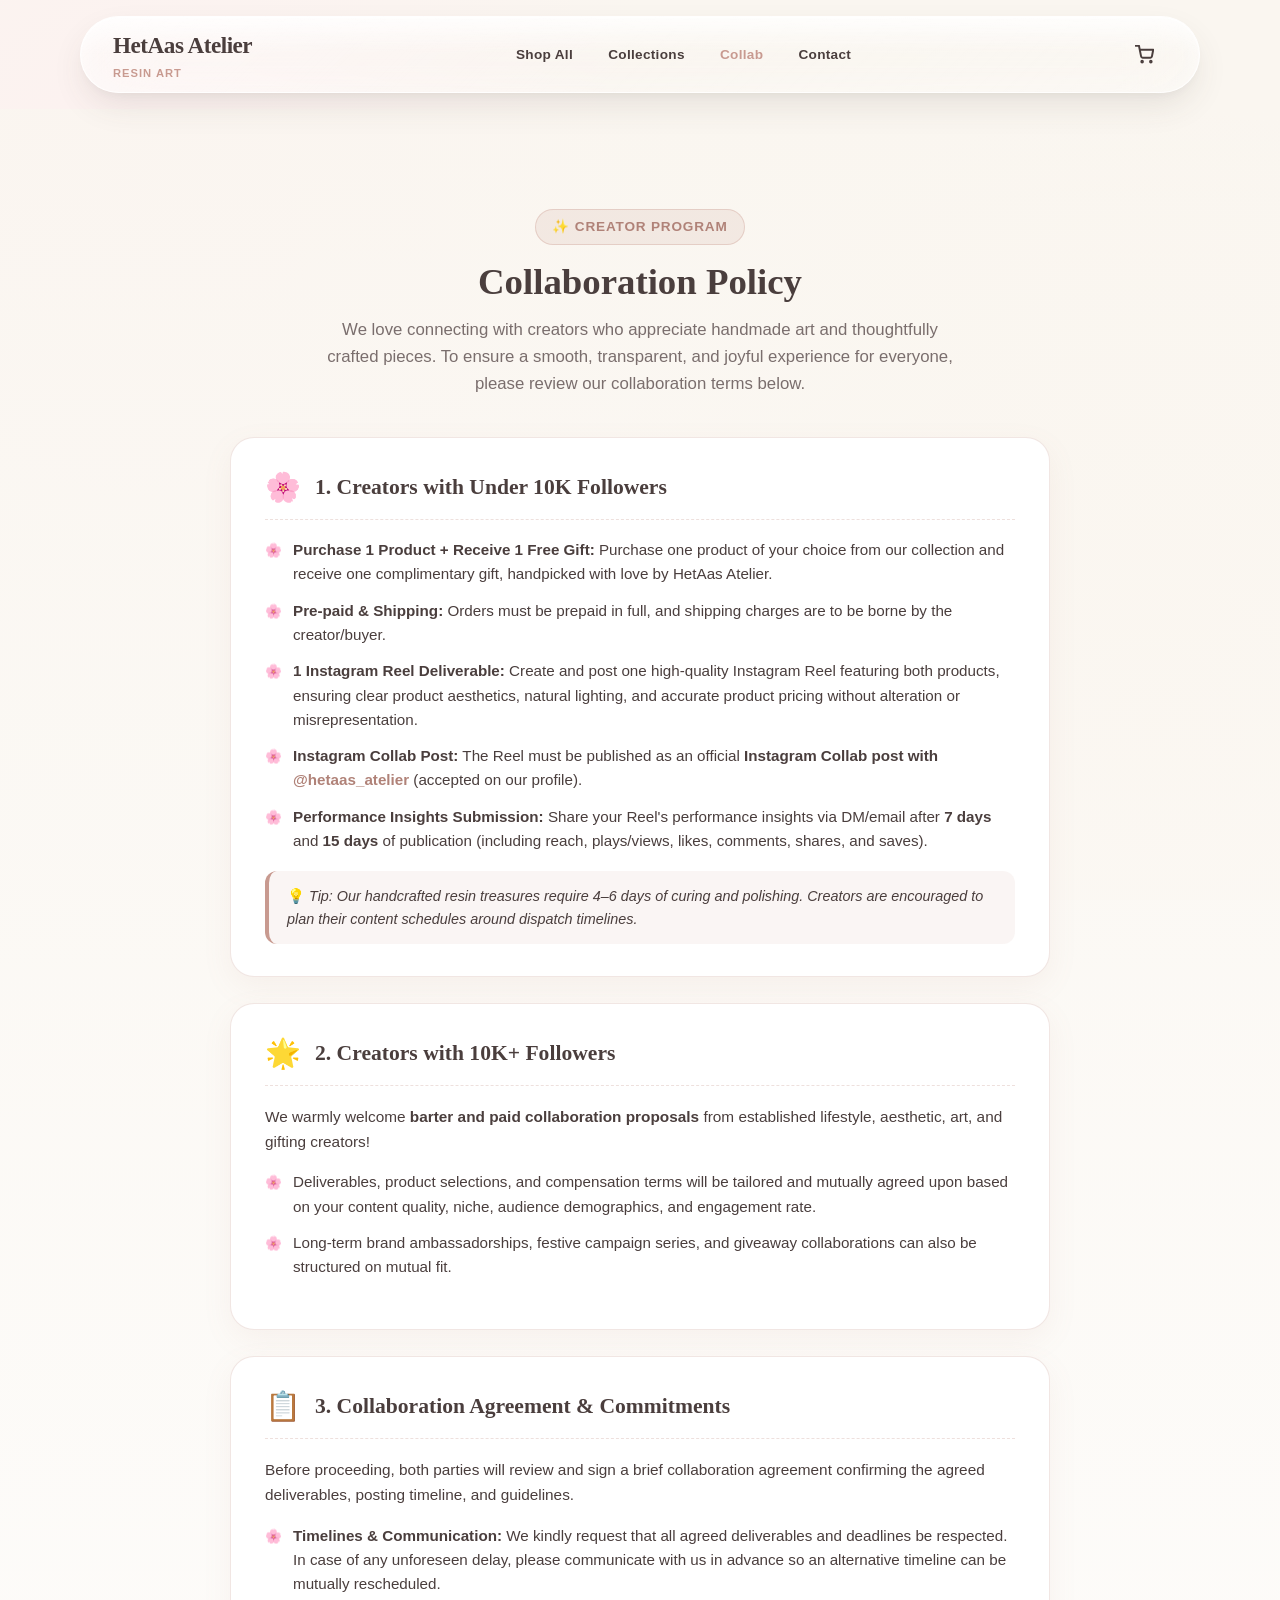
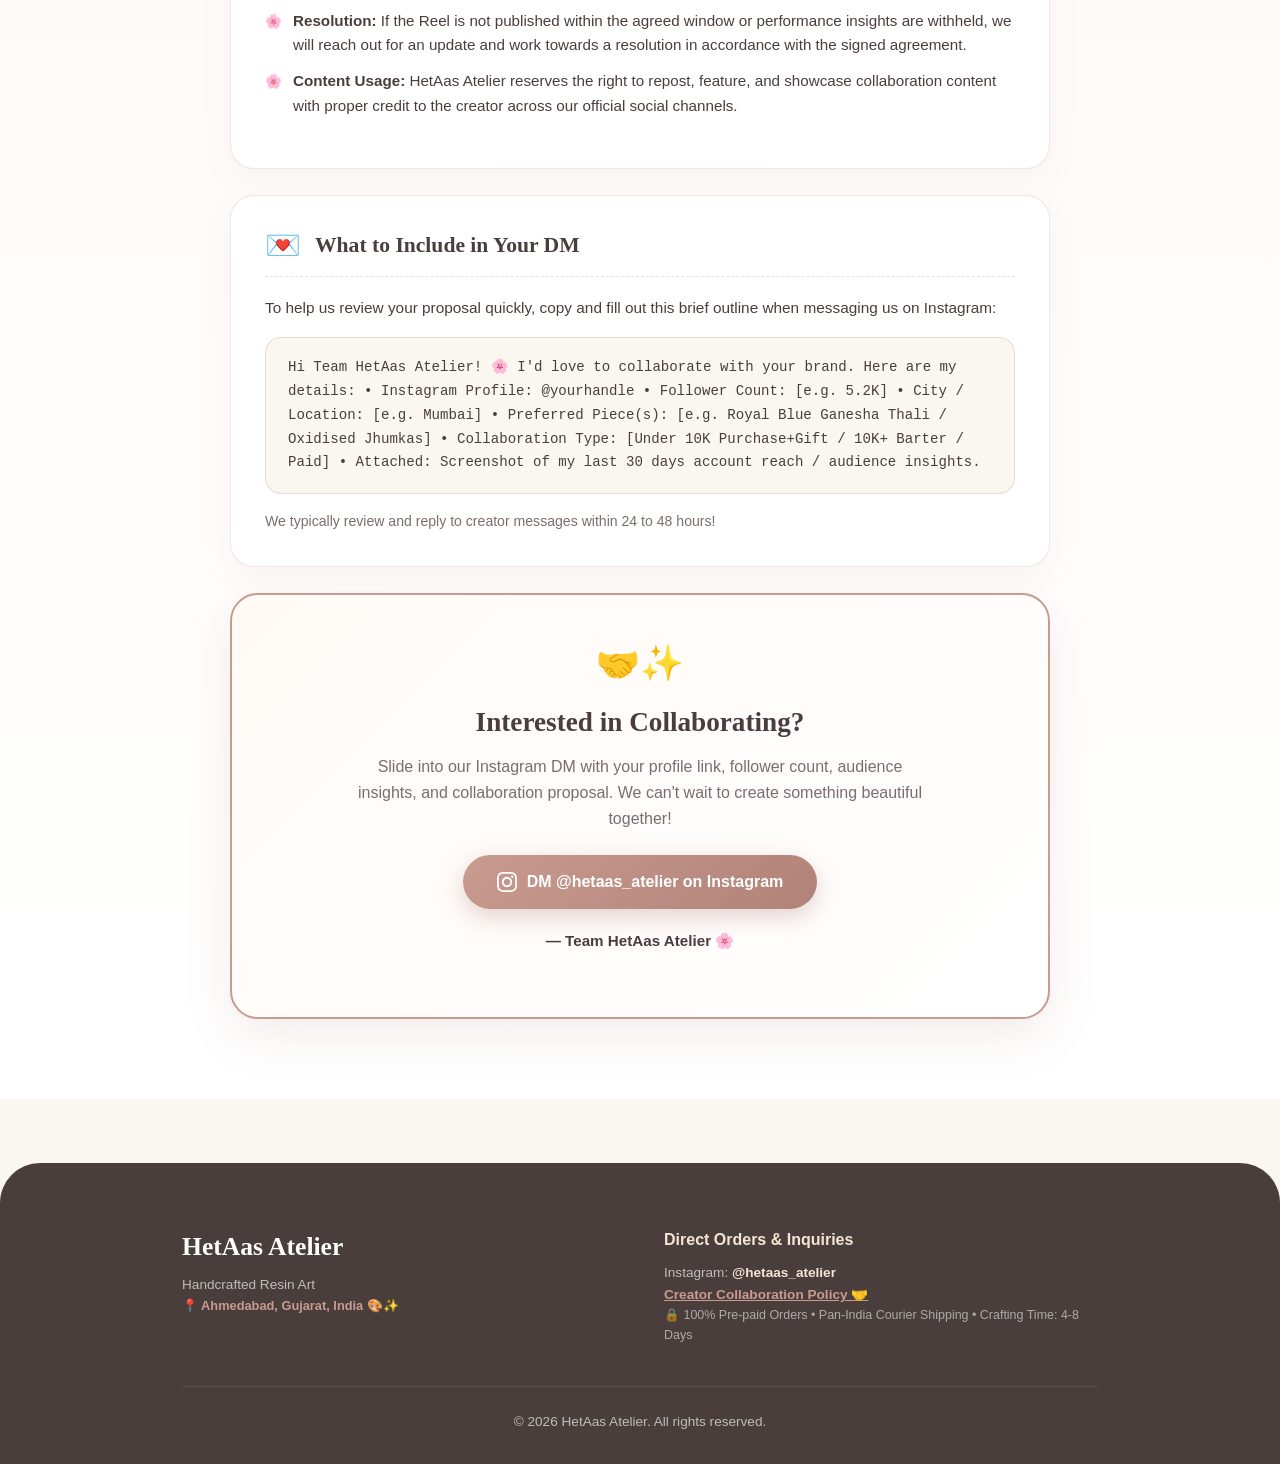
==== collab.html @ 537608de "PayPal + AI commerce concierge for the PayPal hackathon Resin-art shop extended with PayPal Orders v" ====
<!DOCTYPE html>
<html lang="en-IN">
<head>
    <meta charset="UTF-8">
    <meta name="viewport" content="width=device-width, initial-scale=1.0">

    <!-- Content Security Policy -->
    <meta http-equiv="Content-Security-Policy" content="default-src 'self'; base-uri 'self'; object-src 'none'; img-src 'self' data: https://*.goatcounter.com; style-src 'self' 'unsafe-inline' https://fonts.googleapis.com; font-src 'self' https://fonts.gstatic.com; script-src 'self' 'unsafe-inline' https://gc.zgo.at https://plausible.io; connect-src 'self' https://*.goatcounter.com https://plausible.io; manifest-src 'self'; worker-src 'self'; form-action 'self'; upgrade-insecure-requests">
    <meta name="referrer" content="strict-origin-when-cross-origin">

    <!-- Primary SEO -->
    <title>Creator Collaboration Policy - HetAas Atelier</title>
    <meta name="description" content="Review HetAas Atelier's Creator Collaboration Policy. Guidelines, deliverables, and partnership terms for Instagram creators, influencers, and artists.">
    <meta name="keywords" content="HetAas Atelier collaboration, resin art collab, influencer policy, creator guidelines, Instagram collab India, handmade resin partnership">
    <meta name="author" content="HetAas Atelier">
    <meta name="robots" content="index, follow">
    <link rel="canonical" href="https://aasthathakker.github.io/HetAas-Atelier/collab.html">

    <!-- Theme & Icons -->
    <meta name="theme-color" content="#c89a90">
    <meta name="color-scheme" content="light">
    <link rel="manifest" href="manifest.webmanifest">
    <meta name="mobile-web-app-capable" content="yes">
    <link rel="icon" href="icons/favicon.svg" type="image/svg+xml">
    <link rel="icon" href="icons/favicon-32.png" sizes="32x32" type="image/png">
    <link rel="apple-touch-icon" href="icons/apple-touch-icon.png">

    <!-- Open Graph -->
    <meta property="og:type" content="website">
    <meta property="og:site_name" content="HetAas Atelier">
    <meta property="og:title" content="Creator Collaboration Policy - HetAas Atelier">
    <meta property="og:description" content="Review our creator collaboration terms, guidelines for reels, insights submission, and partnership opportunities.">
    <meta property="og:url" content="https://aasthathakker.github.io/HetAas-Atelier/collab.html">
    <meta property="og:image" content="https://aasthathakker.github.io/HetAas-Atelier/images/og-image.jpg">

    <!-- Fonts -->
    <link rel="preconnect" href="https://fonts.googleapis.com">
    <link rel="preconnect" href="https://fonts.gstatic.com" crossorigin>
    <link href="https://fonts.googleapis.com/css2?family=Playfair+Display:ital,wght@0,400;0,600;0,700;1,400&family=Quicksand:wght@400;500;600;700&display=swap" rel="stylesheet">

    <!-- Main Stylesheet -->
    <link rel="stylesheet" href="styles.css">
</head>
<body>
    <!-- Floating Navigation Bar -->
    <div class="header-wrapper">
        <header class="header">
            <div class="container">
                <div class="logo">
                    <a href="./">
                        <h1>HetAas Atelier</h1>
                        <p>Resin Art</p>
                    </a>
                </div>
                <nav class="nav">
                    <a href="./#products" class="nav-link">Shop All</a>
                    <a href="./#customizer" class="nav-link">Collections</a>
                    <a href="collab.html" class="nav-link" style="color: var(--color-primary); font-weight: 700;">Collab</a>
                    <a href="./#faq" class="nav-link">Contact</a>
                </nav>
                <!-- Mobile Menu Toggle Button -->
                <button class="mobile-menu-btn" id="mobileMenuBtn" aria-label="Toggle menu">
                    <svg xmlns="http://www.w3.org/2000/svg" viewBox="0 0 24 24" fill="none" stroke="currentColor" stroke-width="2.5" stroke-linecap="round" stroke-linejoin="round">
                        <line x1="3" y1="12" x2="21" y2="12"></line>
                        <line x1="3" y1="6" x2="21" y2="6"></line>
                        <line x1="3" y1="18" x2="21" y2="18"></line>
                    </svg>
                </button>
                <div class="nav-icons">
                    <a href="./#products" class="nav-icon-btn" aria-label="Browse Shop" title="Browse Shop" style="text-decoration:none;">
                        <svg xmlns="http://www.w3.org/2000/svg" viewBox="0 0 24 24" fill="none" stroke="currentColor" stroke-width="2.5" stroke-linecap="round" stroke-linejoin="round">
                            <circle cx="9" cy="21" r="1"></circle>
                            <circle cx="20" cy="21" r="1"></circle>
                            <path d="M1 1h4l2.68 13.39a2 2 0 0 0 2 1.61h9.72a2 2 0 0 0 2-1.61L23 6H6"></path>
                        </svg>
                    </a>
                </div>
            </div>
        </header>
    </div>

    <!-- Mobile Navigation Overlay -->
    <div class="mobile-menu-overlay" id="mobileMenuOverlay">
        <div class="mobile-menu-content">
            <button class="mobile-menu-close" id="mobileMenuClose" aria-label="Close menu">
                <svg xmlns="http://www.w3.org/2000/svg" viewBox="0 0 24 24" fill="none" stroke="currentColor" stroke-width="2.5" stroke-linecap="round" stroke-linejoin="round">
                    <line x1="18" y1="6" x2="6" y2="18"></line>
                    <line x1="6" y1="6" x2="18" y2="18"></line>
                </svg>
            </button>
            <nav class="mobile-nav">
                <a href="./#products" class="mobile-nav-link">Shop All</a>
                <a href="./#customizer" class="mobile-nav-link">Collections</a>
                <a href="collab.html" class="mobile-nav-link" style="color: var(--color-primary); font-weight: 700;">Collab</a>
                <a href="./#faq" class="mobile-nav-link">Contact</a>
            </nav>
        </div>
    </div>

    <!-- Main Content Container -->
    <main class="collab-page">
        <div class="collab-container">
            <!-- Hero Header -->
            <div class="collab-hero">
                <span class="collab-badge">✨ Creator Program</span>
                <h1 class="collab-title">Collaboration Policy</h1>
                <p class="collab-subtitle">
                    We love connecting with creators who appreciate handmade art and thoughtfully crafted pieces. 
                    To ensure a smooth, transparent, and joyful experience for everyone, please review our collaboration terms below.
                </p>
            </div>

            <!-- Tier 1 Card -->
            <div class="collab-card">
                <div class="collab-card-header">
                    <span class="collab-card-icon">🌸</span>
                    <div>
                        <h3>1. Creators with Under 10K Followers</h3>
                    </div>
                </div>
                <ul class="collab-list">
                    <li><strong>Purchase 1 Product + Receive 1 Free Gift:</strong> Purchase one product of your choice from our collection and receive one complimentary gift, handpicked with love by HetAas Atelier.</li>
                    <li><strong>Pre-paid & Shipping:</strong> Orders must be prepaid in full, and shipping charges are to be borne by the creator/buyer.</li>
                    <li><strong>1 Instagram Reel Deliverable:</strong> Create and post one high-quality Instagram Reel featuring both products, ensuring clear product aesthetics, natural lighting, and accurate product pricing without alteration or misrepresentation.</li>
                    <li><strong>Instagram Collab Post:</strong> The Reel must be published as an official <strong>Instagram Collab post with <a href="https://www.instagram.com/hetaas_atelier" target="_blank" rel="noopener noreferrer" style="color:var(--color-primary-dark); font-weight:700;">@hetaas_atelier</a></strong> (accepted on our profile).</li>
                    <li><strong>Performance Insights Submission:</strong> Share your Reel's performance insights via DM/email after <strong>7 days</strong> and <strong>15 days</strong> of publication (including reach, plays/views, likes, comments, shares, and saves).</li>
                </ul>
                <div class="collab-note-box">
                    💡 <em>Tip: Our handcrafted resin treasures require 4–6 days of curing and polishing. Creators are encouraged to plan their content schedules around dispatch timelines.</em>
                </div>
            </div>

            <!-- Tier 2 Card -->
            <div class="collab-card">
                <div class="collab-card-header">
                    <span class="collab-card-icon">🌟</span>
                    <div>
                        <h3>2. Creators with 10K+ Followers</h3>
                    </div>
                </div>
                <p>
                    We warmly welcome <strong>barter and paid collaboration proposals</strong> from established lifestyle, aesthetic, art, and gifting creators!
                </p>
                <ul class="collab-list">
                    <li>Deliverables, product selections, and compensation terms will be tailored and mutually agreed upon based on your content quality, niche, audience demographics, and engagement rate.</li>
                    <li>Long-term brand ambassadorships, festive campaign series, and giveaway collaborations can also be structured on mutual fit.</li>
                </ul>
            </div>

            <!-- Tier 3 Card: Commitments -->
            <div class="collab-card">
                <div class="collab-card-header">
                    <span class="collab-card-icon">📋</span>
                    <div>
                        <h3>3. Collaboration Agreement & Commitments</h3>
                    </div>
                </div>
                <p>
                    Before proceeding, both parties will review and sign a brief collaboration agreement confirming the agreed deliverables, posting timeline, and guidelines.
                </p>
                <ul class="collab-list">
                    <li><strong>Timelines & Communication:</strong> We kindly request that all agreed deliverables and deadlines be respected. In case of any unforeseen delay, please communicate with us in advance so an alternative timeline can be mutually rescheduled.</li>
                    <li><strong>Resolution:</strong> If the Reel is not published within the agreed window or performance insights are withheld, we will reach out for an update and work towards a resolution in accordance with the signed agreement.</li>
                    <li><strong>Content Usage:</strong> HetAas Atelier reserves the right to repost, feature, and showcase collaboration content with proper credit to the creator across our official social channels.</li>
                </ul>
            </div>

            <!-- DM Proposal Template Box -->
            <div class="collab-card">
                <div class="collab-card-header">
                    <span class="collab-card-icon">💌</span>
                    <div>
                        <h3>What to Include in Your DM</h3>
                    </div>
                </div>
                <p>To help us review your proposal quickly, copy and fill out this brief outline when messaging us on Instagram:</p>
                <div class="collab-proposal-box">
Hi Team HetAas Atelier! 🌸
I'd love to collaborate with your brand. Here are my details:
• Instagram Profile: @yourhandle
• Follower Count: [e.g. 5.2K]
• City / Location: [e.g. Mumbai]
• Preferred Piece(s): [e.g. Royal Blue Ganesha Thali / Oxidised Jhumkas]
• Collaboration Type: [Under 10K Purchase+Gift / 10K+ Barter / Paid]
• Attached: Screenshot of my last 30 days account reach / audience insights.
                </div>
                <p style="font-size:0.88rem; color:#7a6e6d; margin:0;">We typically review and reply to creator messages within 24 to 48 hours!</p>
            </div>

            <!-- CTA Card -->
            <div class="collab-cta-card">
                <span style="font-size: 2.2rem; display: block; margin-bottom: 10px;">🤝✨</span>
                <h3>Interested in Collaborating?</h3>
                <p>
                    Slide into our Instagram DM with your profile link, follower count, audience insights, and collaboration proposal. 
                    We can't wait to create something beautiful together!
                </p>
                <a href="https://ig.me/m/hetaas_atelier" target="_blank" rel="noopener noreferrer" class="collab-dm-btn">
                    <svg viewBox="0 0 24 24">
                        <path d="M12 2.163c3.204 0 3.584.012 4.85.07 3.252.148 4.771 1.691 4.919 4.919.058 1.265.069 1.645.069 4.849 0 3.205-.012 3.584-.069 4.849-.149 3.225-1.664 4.771-4.919 4.919-1.266.058-1.644.07-4.85.07-3.204 0-3.584-.012-4.849-.07-3.26-.149-4.771-1.699-4.919-4.92-.058-1.265-.07-1.644-.07-4.849 0-3.204.013-3.583.07-4.849.149-3.227 1.664-4.771 4.919-4.919 1.266-.057 1.645-.069 4.849-.069zm0-2.163c-3.259 0-3.667.014-4.947.072-4.358.2-6.78 2.618-6.98 6.98-.059 1.281-.073 1.689-.073 4.948 0 3.259.014 3.668.072 4.948.2 4.358 2.618 6.78 6.98 6.98 1.281.058 1.689.072 4.948.072 3.259 0 3.668-.014 4.948-.072 4.354-.2 6.782-2.618 6.979-6.98.059-1.28.073-1.689.073-4.948 0-3.259-.014-3.667-.072-4.947-.196-4.354-2.617-6.78-6.979-6.98-1.281-.059-1.69-.073-4.949-.073zm0 5.838c-3.403 0-6.162 2.759-6.162 6.162s2.759 6.163 6.162 6.163 6.162-2.759 6.162-6.163c0-3.403-2.759-6.162-6.162-6.162zm0 10.162c-2.209 0-4-1.79-4-4 0-2.209 1.791-4 4-4s4 1.791 4 4c0 2.21-1.791 4-4 4zm6.406-11.845c-.796 0-1.441.645-1.441 1.44s.645 1.44 1.441 1.44c.795 0 1.439-.645 1.439-1.44s-.644-1.44-1.439-1.44z"/>
                    </svg>
                    <span>DM @hetaas_atelier on Instagram</span>
                </a>
                <p style="margin-top: 20px; font-weight: 600; font-size: 0.95rem; color: var(--color-dark);">
                    — Team HetAas Atelier 🌸
                </p>
            </div>
        </div>
    </main>

    <!-- Footer -->
    <footer class="footer">
        <div class="container">
            <div class="footer-grid">
                <div class="footer-brand">
                    <h3>HetAas Atelier</h3>
                    <p>Handcrafted Resin Art</p>
                    <p class="footer-est">📍 Ahmedabad, Gujarat, India 🎨✨</p>
                </div>
                <div class="footer-info">
                    <h4>Direct Orders & Inquiries</h4>
                    <p>Instagram: <a href="https://www.instagram.com/hetaas_atelier" target="_blank" rel="noopener noreferrer">@hetaas_atelier</a></p>
                    <p><a href="collab.html" style="color: var(--color-primary); font-weight: 600; text-decoration: underline;">Creator Collaboration Policy 🤝</a></p>
                    <p class="footer-policy-note">🔒 100% Pre-paid Orders • Pan-India Courier Shipping • Crafting Time: 4-8 Days</p>
                </div>
            </div>
            <div class="footer-bottom">
                <p>&copy; 2026 HetAas Atelier. All rights reserved.</p>
            </div>
        </div>
    </footer>

    <!-- Mobile Menu Handler & Service Worker -->
    <script>
        const mobileMenuBtn = document.getElementById('mobileMenuBtn');
        const mobileMenuClose = document.getElementById('mobileMenuClose');
        const mobileMenuOverlay = document.getElementById('mobileMenuOverlay');

        function toggleMobileMenu() {
            if (!mobileMenuOverlay) return;
            mobileMenuOverlay.classList.toggle('open');
            document.body.style.overflow = mobileMenuOverlay.classList.contains('open') ? 'hidden' : '';
        }

        if (mobileMenuBtn) mobileMenuBtn.addEventListener('click', toggleMobileMenu);
        if (mobileMenuClose) mobileMenuClose.addEventListener('click', toggleMobileMenu);
        if (mobileMenuOverlay) {
            mobileMenuOverlay.addEventListener('click', (e) => {
                if (e.target === mobileMenuOverlay) toggleMobileMenu();
            });
        }

        if ('serviceWorker' in navigator) {
            navigator.serviceWorker.register('sw.js').catch(() => {});
        }
    </script>
</body>
</html>
---- styles.css ----
@import url('https://fonts.googleapis.com/css2?family=Playfair+Display:ital,wght@0,400..900;1,400..900&family=Quicksand:wght@300..700&display=swap');

/* Root Variables - Mockup Palette */
:root {
    --color-primary: #c89a90;          /* Warm peach-mauve */
    --color-primary-dark: #b08278;     /* Deeper peach-mauve */
    --color-cta: #9e635c;              /* Deep rose - CTA buttons, ~4.8:1 on white text (WCAG AA) */
    --color-cta-hover: #86504a;        /* Darker rose for CTA hover */
    --color-primary-light: #fdf0f0;    /* Soft padded pink frame background */
    --color-secondary: #a39594;        /* Muted taupe-brown */
    --color-accent: #f5e6d3;           /* Soft Cream */
    --color-dark: #4a3e3d;             /* Deep warm brown text */
    --color-light: #faf6f0;            /* Creamy warm vanilla backdrop */
    --color-white: #ffffff;
    --color-border: rgba(200, 154, 144, 0.15); /* Light pink-beige border */
    
    --font-primary: 'Playfair Display', Georgia, serif;
    --font-secondary: 'Quicksand', sans-serif;
    
    --transition: all 0.4s cubic-bezier(0.175, 0.885, 0.32, 1.15);
    --box-shadow: 0 10px 30px rgba(74, 62, 61, 0.05);
    --box-shadow-hover: 0 15px 35px rgba(200, 154, 144, 0.18);
    
    --glass-bg: rgba(255, 255, 255, 0.45);
    --glass-border: rgba(255, 255, 255, 0.4);
    --glass-shadow: 0 8px 32px rgba(74, 62, 61, 0.06);
}

/* Animations */
@keyframes fadeInUp {
    from {
        opacity: 0;
        transform: translateY(20px);
    }
    to {
        opacity: 1;
        transform: translateY(0);
    }
}

@keyframes slideIn {
    from {
        opacity: 0;
        transform: translateX(-20px);
    }
    to {
        opacity: 1;
        transform: translateX(0);
    }
}

@keyframes floatSlow {
    0%, 100% { transform: translate(0, 0) scale(1); }
    50% { transform: translate(10px, -15px) scale(1.05); }
}

@keyframes sparkle {
    0%, 100% { opacity: 0.3; transform: scale(0.8) rotate(0deg); }
    50% { opacity: 1; transform: scale(1.3) rotate(25deg); }
}

@keyframes cartBounce {
    0%, 100% { transform: scale(1); }
    40% { transform: scale(1.25) translateY(-8px); }
    70% { transform: scale(0.9) translateY(2px); }
}

@keyframes heartPop {
    0% { transform: scale(0); opacity: 0; }
    50% { transform: scale(1.4); opacity: 1; }
    100% { transform: scale(1); opacity: 1; }
}

@keyframes toastSlide {
    0% { transform: translateY(100px) translateX(-50%); opacity: 0; }
    15% { transform: translateY(0) translateX(-50%); opacity: 1; }
    85% { transform: translateY(0) translateX(-50%); opacity: 1; }
    100% { transform: translateY(-20px) translateX(-50%); opacity: 0; }
}

/* ==========================================
   RESET & GLOBAL STYLES
   ========================================== */

* {
    margin: 0;
    padding: 0;
    box-sizing: border-box;
}

html {
    scroll-behavior: smooth;
}

body {
    font-family: var(--font-secondary);
    line-height: 1.6;
    color: var(--color-dark);
    background-color: var(--color-light);
    background-image: 
        radial-gradient(circle at 10% 20%, rgba(253, 240, 240, 0.8) 0%, transparent 40%),
        radial-gradient(circle at 90% 80%, rgba(245, 230, 211, 0.6) 0%, transparent 45%);
    background-attachment: fixed;
    overflow-x: hidden;
}

.container {
    max-width: 1200px;
    margin: 0 auto;
    padding: 0 2rem;
}

a {
    color: var(--color-primary);
    text-decoration: none;
    transition: var(--transition);
}

a:hover {
    color: var(--color-primary-dark);
}

h1, h2, h3, h4 {
    font-family: var(--font-primary);
    color: var(--color-dark);
    font-weight: 600;
}

/* ==========================================
   FLOATING HEADER & NAVIGATION (True Liquid Glass Sheen)
   ========================================== */

.header-wrapper {
    position: sticky;
    top: 0;
    z-index: 100;
    padding: 1rem 0;
    pointer-events: none;
}

.header {
    position: relative;
    background: linear-gradient(135deg, rgba(255, 255, 255, 0.45) 0%, rgba(255, 255, 255, 0.05) 50%, rgba(255, 255, 255, 0.2) 100%);
    border: 1px solid rgba(255, 255, 255, 0.85);
    backdrop-filter: blur(35px);
    -webkit-backdrop-filter: blur(35px);
    box-shadow: 
        inset 0 1px 1px rgba(255, 255, 255, 0.95),
        inset 0 12px 24px -6px rgba(255, 255, 255, 0.65),
        inset 0 -12px 24px -6px rgba(255, 255, 255, 0.18),
        0 15px 35px -5px rgba(74, 62, 61, 0.12),
        0 5px 15px -5px rgba(0, 0, 0, 0.06);
    border-radius: 50px;
    max-width: 1120px;
    width: 92%;
    margin: 0 auto;
    pointer-events: auto;
    transition: var(--transition);
    overflow: hidden;
}

.header::before {
    content: '';
    position: absolute;
    top: 1px;
    left: 1px;
    right: 1px;
    height: 48%;
    background: linear-gradient(to bottom, rgba(255, 255, 255, 0.6) 0%, rgba(255, 255, 255, 0.06) 85%, rgba(255, 255, 255, 0) 100%);
    border-radius: 24px 24px 0 0;
    pointer-events: none;
    z-index: 1;
}

.header:hover {
    box-shadow: 
        inset 0 1px 1px rgba(255, 255, 255, 0.95),
        inset 0 16px 30px -4px rgba(255, 255, 255, 0.75),
        inset 0 -16px 30px -4px rgba(255, 255, 255, 0.22),
        0 20px 45px -5px rgba(74, 62, 61, 0.16),
        0 6px 18px -4px rgba(0, 0, 0, 0.08);
}

.header .container {
    display: flex;
    justify-content: space-between;
    align-items: center;
    padding: 0.6rem 2rem;
}

.logo {
    position: relative;
    z-index: 2;
}

.logo a {
    display: flex;
    flex-direction: column;
    gap: 0.05rem;
}

.logo h1 {
    font-size: 1.45rem;
    font-weight: 700;
    color: var(--color-dark);
    margin: 0;
    letter-spacing: -0.5px;
}

.logo p {
    font-size: 0.7rem;
    color: var(--color-primary);
    margin: 0;
    font-weight: 700;
    text-transform: uppercase;
    letter-spacing: 1px;
}

.nav {
    display: flex;
    gap: 1.8rem;
    align-items: center;
    position: relative;
    z-index: 2;
}

.nav-link {
    font-size: 0.85rem;
    color: var(--color-dark);
    font-weight: 600;
    transition: var(--transition);
    position: relative;
    padding: 0.3rem 0.2rem;
    letter-spacing: 0.3px;
}

.nav-link::after {
    content: '';
    position: absolute;
    bottom: -1px;
    left: 50%;
    transform: translateX(-50%) scaleX(0);
    width: 12px;
    height: 2px;
    background-color: var(--color-primary);
    transition: transform 0.3s ease;
    border-radius: 2px;
}

.nav-link:hover {
    color: var(--color-primary);
}

.nav-link:hover::after {
    transform: translateX(-50%) scaleX(1);
}

/* Nav Icons Menu (Search, Account, Cart) */
.nav-icons {
    display: flex;
    align-items: center;
    gap: 1rem;
    margin-left: 0.5rem;
    position: relative;
    z-index: 2;
}

.nav-icon-btn {
    background: none;
    border: none;
    cursor: pointer;
    color: var(--color-dark);
    padding: 10px;
    display: flex;
    align-items: center;
    justify-content: center;
    transition: var(--transition);
    border-radius: 50%;
    min-width: 44px;
    min-height: 44px;
}

.nav-icon-btn:hover {
    background-color: rgba(255,255,255,0.6);
    color: var(--color-primary);
    transform: scale(1.08);
}

.nav-icon-btn svg {
    width: 19px;
    height: 19px;
}

/* Cart Button specific */
.nav-cart-btn-wrapper {
    position: relative;
}

.cart-badge {
    position: absolute;
    top: -3px;
    right: -3px;
    background-color: var(--color-primary);
    color: white;
    font-size: 0.65rem;
    font-weight: 700;
    width: 17px;
    height: 17px;
    border-radius: 50%;
    display: flex;
    align-items: center;
    justify-content: center;
    box-shadow: 0 2px 8px rgba(200, 154, 144, 0.4);
    animation: heartPop 0.4s ease-out;
}

/* ==========================================
   HERO SECTION (Mockup Bokeh & Static Organic Glass Panel)
   ========================================== */

.hero {
    background: 
        radial-gradient(circle at 25% 30%, #fcedd8 0%, transparent 28%),
        radial-gradient(circle at 75% 25%, #fde0e4 0%, transparent 25%),
        radial-gradient(circle at 45% 70%, rgba(255, 255, 255, 0.45) 0%, transparent 40%),
        linear-gradient(180deg, #fff2f2 0%, #faf6f0 100%);
    padding: 4.5rem 2rem 5.5rem;
    text-align: center;
    display: flex;
    align-items: center;
    justify-content: center;
    position: relative;
    overflow: hidden;
    border-radius: 0 0 50px 50px;
    border-bottom: 2px dashed var(--color-border);
}

.hero-sparkle {
    position: absolute;
    pointer-events: none;
    animation: sparkle 4s ease-in-out infinite;
    font-size: 1.6rem;
    color: rgba(200, 154, 144, 0.5);
}
.sparkle-1 { top: 15%; left: 14%; animation-delay: 0.5s; }
.sparkle-2 { top: 20%; right: 15%; animation-delay: 1.5s; }
.sparkle-3 { bottom: 18%; left: 16%; animation-delay: 2.5s; }
.sparkle-4 { bottom: 14%; right: 14%; animation-delay: 0.2s; }

/* The double-bordered wavy liquid glass panel (STATIC - First Card Does Not Move) */
.hero-glass-panel {
    background: linear-gradient(135deg, rgba(255, 255, 255, 0.6) 0%, rgba(255, 255, 255, 0.28) 100%);
    border: 2px solid rgba(255, 255, 255, 0.65);
    backdrop-filter: blur(25px);
    -webkit-backdrop-filter: blur(25px);
    box-shadow: 
        inset 0 20px 20px -20px rgba(255, 255, 255, 0.8),
        inset 0 -20px 20px -20px rgba(255, 255, 255, 0.1),
        0 20px 55px rgba(74, 62, 61, 0.08);
    border-radius: 65px 42px 65px 42px; /* Smooth organic blob shape matching mockup */
    padding: 4rem 3rem 4.5rem;
    max-width: 820px;
    width: 100%;
    position: relative;
    z-index: 1;
    display: flex;
    flex-direction: column;
    align-items: center;
    gap: 1.4rem;
}

/* Wavy inner dashed line decoration matching mockup */
.hero-glass-panel::before {
    content: '';
    position: absolute;
    top: 10px;
    left: 10px;
    right: 10px;
    bottom: 10px;
    border: 1px dashed rgba(255, 255, 255, 0.55);
    border-radius: 60px 38px 60px 38px;
    pointer-events: none;
}

.hero-glass-panel h2 {
    font-size: 2.8rem;
    color: #4a3e3d;
    margin: 0;
    line-height: 1.15;
    letter-spacing: 2px;
    text-transform: uppercase;
    font-weight: 500;
}

.hero-glass-panel .subtext {
    font-size: 1.05rem;
    color: var(--color-secondary);
    margin: 0;
    max-width: 500px;
    line-height: 1.5;
}

/* Rounded pink resin puddle drop at the bottom-left */
.hero-resin-blob {
    position: absolute;
    bottom: -22px;
    left: 45px;
    width: 82px;
    height: 74px;
    background: radial-gradient(circle at 35% 35%, rgba(253, 230, 230, 0.85) 0%, rgba(229, 142, 155, 0.82) 60%, rgba(199, 128, 140, 0.95) 100%);
    border-radius: 54% 46% 52% 48% / 48% 55% 45% 52%;
    border: 2px solid rgba(255, 255, 255, 0.85);
    box-shadow: 
        inset 2px 2px 5px rgba(255, 255, 255, 0.6),
        inset -2px -2px 5px rgba(0, 0, 0, 0.05),
        0 8px 20px rgba(74, 62, 61, 0.15);
    z-index: 10;
    display: flex;
    align-items: center;
    justify-content: center;
    overflow: hidden;
}

.hero-resin-blob::before {
    content: '✨';
    font-size: 1.1rem;
    color: #e5b058;
    text-shadow: 12px 14px 0 #f0c272, -15px 8px 0 #e5b058, 8px -12px 0 rgba(255,255,255,0.7);
    opacity: 0.85;
}

/* Wavy card shop button - gradient matching mockup */
.hero-glass-panel .cta-button {
    background: linear-gradient(135deg, var(--color-cta) 0%, #b06f6a 100%);
    box-shadow: 0 6px 18px rgba(158, 99, 92, 0.4);
    border: 1px solid rgba(255, 255, 255, 0.4);
    padding: 0.85rem 2.4rem;
    font-size: 0.85rem;
    font-weight: 600;
    color: white;
    border-radius: 50px;
}

.hero-glass-panel .cta-button:hover {
    background: linear-gradient(135deg, var(--color-cta-hover) 0%, #9e635c 100%);
    transform: translateY(-2px);
    box-shadow: 0 8px 22px rgba(134, 80, 74, 0.5);
}

/* Botanical illustrations growing from bottom borders */
.hero-deco-left {
    position: absolute;
    bottom: 12px;
    left: 120px;
    z-index: 5;
    width: 80px !important;
    height: auto;
    color: #556c54 !important;
    opacity: 0.85;
    pointer-events: none;
}

.hero-deco-right {
    position: absolute;
    bottom: 12px;
    right: 90px;
    z-index: 5;
    width: 90px !important;
    height: auto;
    color: #556c54 !important;
    opacity: 0.85;
    pointer-events: none;
}

/* ==========================================
   TRUST BAR
   ========================================== */

.trust-bar {
    background-color: var(--color-primary-light);
    border-top: 1px dashed var(--color-border);
    border-bottom: 1px dashed var(--color-border);
    padding: 0.85rem 0;
    overflow-x: auto;
    white-space: nowrap;
    -webkit-overflow-scrolling: touch;
    scrollbar-width: none;
}

.trust-bar::-webkit-scrollbar {
    display: none;
}

.trust-bar-content {
    display: flex;
    align-items: center;
    justify-content: center;
    gap: 1.8rem;
    font-size: 0.85rem;
    font-weight: 700;
    color: var(--color-dark);
}

.trust-item {
    display: inline-flex;
    align-items: center;
    gap: 7px;
    letter-spacing: 0.2px;
}

.trust-divider {
    color: var(--color-primary);
    opacity: 0.5;
}

/* ==========================================
   PRODUCTS SECTION
   ========================================== */

.products-section {
    padding: 3.5rem 2rem 5rem;
}

.section-title {
    text-align: center;
    color: var(--color-dark);
    font-size: 2.2rem;
    font-weight: 500;
    letter-spacing: 0.5px;
}

.section-subtitle {
    text-align: center;
    color: var(--color-secondary);
    font-size: 0.95rem;
    margin-top: 0.4rem;
    margin-bottom: 2.5rem;
}

.filter-container {
    display: flex;
    justify-content: center;
    gap: 0.6rem;
    margin-bottom: 3rem;
    flex-wrap: wrap;
}

.filter-btn {
    padding: 0.55rem 1.3rem;
    border: 1px solid var(--color-white);
    background-color: var(--glass-bg);
    backdrop-filter: blur(10px);
    color: var(--color-dark);
    border-radius: 25px;
    cursor: pointer;
    font-size: 0.8rem;
    font-weight: 700;
    transition: var(--transition);
    font-family: var(--font-secondary);
    box-shadow: 0 4px 12px rgba(74, 62, 61, 0.02);
    letter-spacing: 0.3px;
    min-height: 44px;
}

.filter-btn:hover {
    background-color: var(--color-white);
    border-color: var(--color-primary);
    color: var(--color-primary);
}

.filter-btn.active {
    background-color: var(--color-white);
    color: var(--color-primary-dark);
    border-color: var(--color-primary);
    box-shadow: 0 6px 15px rgba(200, 154, 144, 0.15);
}

.products-grid {
    display: grid;
    grid-template-columns: repeat(auto-fill, minmax(280px, 1fr));
    gap: 2.5rem;
}

/* Product Card - Mockup match */
.product-card {
    background-color: var(--color-white);
    border-radius: 28px;
    overflow: hidden;
    box-shadow: var(--box-shadow);
    transition: var(--transition);
    animation: fadeInUp 0.6s ease-out forwards;
    opacity: 0;
    border: 1px solid rgba(255, 255, 255, 0.8);
    display: flex;
    flex-direction: column;
    padding: 12px; /* Thick outline padding */
}

.product-card:hover {
    box-shadow: var(--box-shadow-hover);
    transform: translateY(-8px);
}

/* Image container with soft pink frame background */
.product-image {
    width: 100%;
    height: 250px;
    overflow: hidden;
    background-color: var(--color-primary-light);
    border-radius: 20px;
    position: relative;
    cursor: pointer;
    display: flex;
    align-items: center;
    justify-content: center;
    padding: 12px;
}.product-image img {
    width: 100%;
    height: 100%;
    object-fit: contain;
    border-radius: 12px;
    transition: transform 0.5s ease;
}

.product-card:hover .product-image img {
    transform: scale(1.05);
}

.product-tag {
    position: absolute;
    top: 16px;
    left: 16px;
    font-size: 0.65rem;
    font-weight: 800;
    padding: 0.3rem 0.7rem;
    border-radius: 14px;
    backdrop-filter: blur(4px);
    z-index: 2;
    letter-spacing: 0.3px;
}

.custom-tag {
    background-color: var(--color-primary-dark);
    color: white;
    box-shadow: 0 2px 8px rgba(176, 130, 120, 0.35);
}

.bestseller-tag {
    background-color: #d87050;
    color: white;
    box-shadow: 0 2px 8px rgba(216, 112, 80, 0.35);
}

.category-badge {
    position: absolute;
    top: 16px;
    right: 16px;
    background-color: rgba(255, 255, 255, 0.92);
    backdrop-filter: blur(5px);
    color: var(--color-primary-dark);
    padding: 0.3rem 0.75rem;
    border-radius: 20px;
    font-size: 0.68rem;
    font-weight: 700;
    border: 1px solid var(--color-primary);
}

.product-info {
    padding: 1.2rem 0.6rem 0.6rem;
    display: flex;
    flex-direction: column;
    flex-grow: 1;
    text-align: center;
}

.product-info h3 {
    margin-bottom: 0.3rem;
    color: var(--color-dark);
    font-size: 1.15rem;
    font-weight: 600;
    cursor: pointer;
    transition: color 0.2s ease;
    line-height: 1.3;
}

.product-info h3:hover {
    color: var(--color-primary);
}

.description {
    font-size: 0.8rem;
    color: var(--color-secondary);
    margin-bottom: 1rem;
    line-height: 1.4;
    flex-grow: 1;
}

.product-footer {
    display: flex;
    flex-direction: column;
    gap: 0.8rem;
    padding-top: 0.8rem;
    border-top: 1px dashed rgba(200, 154, 144, 0.15);
}

.price {
    font-size: 1.2rem;
    font-weight: 800;
    color: var(--color-dark);
    letter-spacing: 0.5px;
}

.add-cart-btn {
    background-color: var(--color-cta);
    border: none;
    color: white;
    padding: 0.7rem 1.5rem;
    border-radius: 50px;
    font-size: 0.82rem;
    font-weight: 700;
    transition: var(--transition);
    cursor: pointer;
    display: inline-flex;
    align-items: center;
    justify-content: center;
    gap: 6px;
    width: 100%;
    min-height: 44px;
    box-shadow: 0 4px 12px rgba(200, 154, 144, 0.25);
}

.add-cart-btn:hover {
    background-color: var(--color-cta-hover);
    transform: translateY(-2px);
    box-shadow: 0 6px 16px rgba(176, 130, 120, 0.35);
}

.add-cart-btn svg {
    width: 13px;
    height: 13px;
}

/* ==========================================
   INTERACTIVE CUSTOMIZER (Personalized resin art)
   ========================================== */

.customizer-section {
    padding: 5rem 2rem;
    background-color: var(--color-white);
    border-top: 1px dashed rgba(200, 154, 144, 0.2);
    border-bottom: 1px dashed rgba(200, 154, 144, 0.2);
}

.customizer-container {
    max-width: 980px;
    margin: 0 auto;
    background: linear-gradient(135deg, #fffcf9 0%, #fffefe 100%);
    border-radius: 35px;
    border: 1px solid rgba(200, 154, 144, 0.25);
    box-shadow: var(--box-shadow);
    padding: 3rem;
    display: grid;
    grid-template-columns: 1.15fr 1fr;
    gap: 3rem;
}

.customizer-steps {
    display: flex;
    flex-direction: column;
    gap: 2.2rem;
}

.step-group {
    display: flex;
    flex-direction: column;
    gap: 0.8rem;
}

.step-title {
    font-family: var(--font-secondary);
    font-size: 0.95rem;
    font-weight: 700;
    color: var(--color-dark);
    display: flex;
    align-items: center;
    gap: 8px;
    text-transform: uppercase;
    letter-spacing: 0.5px;
}

.step-title span {
    background-color: var(--color-primary);
    color: white;
    width: 22px;
    height: 22px;
    border-radius: 50%;
    display: flex;
    align-items: center;
    justify-content: center;
    font-size: 0.75rem;
    font-weight: 700;
}

.options-grid {
    display: grid;
    grid-template-columns: repeat(auto-fill, minmax(110px, 1fr));
    gap: 0.8rem;
}

.option-card {
    border: 1.5px solid rgba(200, 154, 144, 0.15);
    border-radius: 18px;
    padding: 0.8rem;
    text-align: center;
    cursor: pointer;
    background-color: var(--color-white);
    transition: var(--transition);
    position: relative;
    user-select: none;
    min-height: 88px;
}

.option-card:hover {
    border-color: var(--color-primary);
    transform: translateY(-2px);
}

.option-card.selected {
    border-color: var(--color-primary);
    background-color: var(--color-primary-light);
    box-shadow: 0 4px 10px rgba(200, 154, 144, 0.12);
}

.option-emoji {
    font-size: 1.5rem;
    margin-bottom: 0.2rem;
    display: block;
}

.option-name {
    font-size: 0.75rem;
    font-weight: 700;
    color: var(--color-dark);
    display: block;
}

.option-price {
    font-size: 0.7rem;
    color: var(--color-primary-dark);
    font-weight: 700;
    margin-top: 1px;
    display: block;
}

.sticker-checkbox-container {
    background-color: rgba(253, 240, 240, 0.4);
    border: 1.5px dashed var(--color-primary);
    border-radius: 18px;
    padding: 1rem 1.2rem;
    display: flex;
    align-items: flex-start;
    gap: 10px;
    cursor: pointer;
    transition: var(--transition);
    user-select: none;
}

.sticker-checkbox-container:hover {
    background-color: var(--color-primary-light);
}

.sticker-checkbox-container input {
    margin-top: 3px;
    cursor: pointer;
    accent-color: var(--color-primary-dark);
}

.sticker-checkbox-text h4 {
    font-family: var(--font-secondary);
    font-size: 0.85rem;
    font-weight: 700;
    color: var(--color-dark);
    margin-bottom: 2px;
}

.sticker-checkbox-text p {
    font-size: 0.75rem;
    color: var(--color-secondary);
}

.custom-input-text {
    width: 100%;
    padding: 0.75rem 1.2rem;
    border: 1.5px solid rgba(200, 154, 144, 0.2);
    border-radius: 15px;
    font-family: var(--font-secondary);
    font-size: 0.85rem;
    color: var(--color-dark);
    outline: none;
    transition: var(--transition);
}

.custom-input-text:focus {
    border-color: var(--color-primary);
    box-shadow: 0 0 0 3px var(--color-primary-light);
}

.custom-input-text:disabled {
    background-color: #f7f7f7;
    border-color: #e5e5e5;
    cursor: not-allowed;
    opacity: 0.6;
}

.customizer-preview {
    background-color: var(--color-white);
    border-radius: 26px;
    border: 1px solid rgba(200, 154, 144, 0.2);
    padding: 2rem;
    display: flex;
    flex-direction: column;
    align-self: start; /* only as tall as its content, so no empty gap above the total */
    position: sticky;  /* stays in view while choosing options */
    top: 110px;
    box-shadow: inset 0 2px 8px rgba(0,0,0,0.01);
}

.preview-title {
    font-family: var(--font-primary);
    font-size: 1.35rem;
    color: var(--color-dark);
    margin-bottom: 1.5rem;
    text-align: center;
    border-bottom: 1px dashed rgba(200, 154, 144, 0.2);
    padding-bottom: 0.8rem;
}

.preview-detail-list {
    display: flex;
    flex-direction: column;
    gap: 0.9rem;
    margin-bottom: 1.4rem;
}

.preview-item {
    display: flex;
    justify-content: space-between;
    font-size: 0.85rem;
    border-bottom: 1px solid rgba(0,0,0,0.02);
    padding-bottom: 0.4rem;
}

.preview-label {
    color: var(--color-secondary);
    font-weight: 500;
}

.preview-val {
    color: var(--color-dark);
    font-weight: 700;
}

.customizer-price-footer {
    display: flex;
    flex-direction: column;
    gap: 1rem;
}

.custom-price-row {
    display: flex;
    justify-content: space-between;
    align-items: center;
    padding-top: 1rem;
    border-top: 1px dashed rgba(200, 154, 144, 0.2);
}

.custom-price-label {
    font-size: 1rem;
    font-weight: 600;
}

.custom-price-val {
    font-size: 1.65rem;
    font-weight: 700;
    color: var(--color-primary-dark);
}

.add-custom-btn {
    background-color: var(--color-primary);
    color: white;
    border: none;
    padding: 0.85rem;
    border-radius: 50px;
    font-size: 0.85rem;
    font-weight: 700;
    cursor: pointer;
    width: 100%;
    transition: var(--transition);
    display: flex;
    align-items: center;
    justify-content: center;
    gap: 6px;
}

.add-custom-btn:hover {
    background-color: var(--color-primary-dark);
    transform: translateY(-2px);
    box-shadow: 0 5px 15px rgba(200, 154, 144, 0.25);
}

/* ==========================================
   PRODUCT QUICK VIEW MODAL
   ========================================== */

.modal-overlay {
    position: fixed;
    top: 0;
    left: 0;
    width: 100%;
    height: 100%;
    background-color: rgba(74, 62, 61, 0.35);
    backdrop-filter: blur(6px);
    z-index: 1000;
    display: flex;
    align-items: center;
    justify-content: center;
    opacity: 0;
    pointer-events: none;
    transition: opacity 0.3s ease;
}

.modal-overlay.open {
    opacity: 1;
    pointer-events: auto;
}

.modal-container {
    background-color: var(--color-white);
    width: 90%;
    max-width: 780px;
    border-radius: 30px;
    border: 1px solid rgba(255, 255, 255, 0.6);
    overflow: hidden;
    box-shadow: 0 25px 60px rgba(74, 62, 61, 0.15);
    transform: translateY(30px) scale(0.96);
    transition: transform 0.4s cubic-bezier(0.175, 0.885, 0.32, 1.15);
    max-height: 90vh;
    display: flex;
    flex-direction: column;
}

.modal-overlay.open .modal-container {
    transform: translateY(0) scale(1);
}

.modal-body {
    display: grid;
    grid-template-columns: 1fr 1fr;
    height: 100%;
    overflow-y: auto;
}

.modal-img-container {
    height: 100%;
    min-height: 380px;
    background-color: var(--color-primary-light);
    position: relative;
    padding: 24px;
    display: flex;
    align-items: center;
    justify-content: center;
}

.modal-img-container img {
    width: 100%;
    height: 100%;
    object-fit: contain;
    border-radius: 18px;
}

/* Modal Slider & Swipe Gallery */
.modal-slider {
    position: relative;
    width: 100%;
    height: 100%;
    display: flex;
    align-items: center;
    justify-content: center;
    overflow: hidden;
}

.modal-slides {
    display: flex;
    width: 100%;
    height: 100%;
    overflow-x: auto;
    scroll-snap-type: x mandatory;
    scroll-behavior: smooth;
    -webkit-overflow-scrolling: touch;
    scrollbar-width: none;
    -ms-overflow-style: none;
}

.modal-slides::-webkit-scrollbar {
    display: none;
}

.modal-slide {
    min-width: 100%;
    width: 100%;
    height: 100%;
    display: flex;
    align-items: center;
    justify-content: center;
    flex-shrink: 0;
    scroll-snap-align: start;
    scroll-snap-stop: always;
    padding: 10px;
    box-sizing: border-box;
}

.modal-slide img {
    max-width: 100%;
    max-height: 100%;
    width: auto;
    height: auto;
    object-fit: contain;
    border-radius: 18px;
}

.slider-arrow {
    position: absolute;
    top: 50%;
    transform: translateY(-50%);
    background: rgba(255, 255, 255, 0.9);
    backdrop-filter: blur(4px);
    border: 1px solid rgba(200, 154, 144, 0.3);
    color: var(--color-text-dark);
    width: 38px;
    height: 38px;
    border-radius: 50%;
    display: flex;
    align-items: center;
    justify-content: center;
    font-size: 24px;
    line-height: 1;
    cursor: pointer;
    z-index: 5;
    transition: all 0.2s ease;
    box-shadow: 0 4px 12px rgba(0, 0, 0, 0.12);
    user-select: none;
}

.slider-arrow:hover {
    background: var(--color-white);
    transform: translateY(-50%) scale(1.1);
    color: var(--color-accent);
}

.slider-prev {
    left: 8px;
}

.slider-next {
    right: 8px;
}

.slider-dots {
    position: absolute;
    bottom: 10px;
    left: 50%;
    transform: translateX(-50%);
    display: flex;
    gap: 8px;
    z-index: 5;
}

.slider-dot {
    width: 10px;
    height: 10px;
    border-radius: 50%;
    background: rgba(255, 255, 255, 0.7);
    border: 1.5px solid var(--color-accent);
    cursor: pointer;
    transition: all 0.3s ease;
}

.slider-dot.active {
    background: var(--color-accent);
    width: 22px;
    border-radius: 10px;
}

.modal-content-panel {
    padding: 2.2rem;
    display: flex;
    flex-direction: column;
    position: relative;
}

.modal-close-btn {
    position: absolute;
    top: 1.2rem;
    right: 1.2rem;
    background-color: var(--color-light);
    border: none;
    width: 30px;
    height: 30px;
    border-radius: 50%;
    display: flex;
    align-items: center;
    justify-content: center;
    cursor: pointer;
    font-size: 1rem;
    transition: var(--transition);
    color: var(--color-dark);
    z-index: 10;
}

.modal-close-btn:hover {
    background-color: var(--color-primary-light);
    color: var(--color-primary-dark);
    transform: rotate(90deg);
}

.modal-badge {
    align-self: flex-start;
    background-color: var(--color-primary-light);
    color: var(--color-primary-dark);
    padding: 0.3rem 0.8rem;
    border-radius: 20px;
    font-size: 0.7rem;
    font-weight: 700;
    margin-bottom: 0.8rem;
    border: 1px solid var(--color-primary);
}

.modal-title {
    font-size: 1.6rem;
    color: var(--color-dark);
    margin-bottom: 0.6rem;
    line-height: 1.35;
}

.modal-price {
    font-size: 1.45rem;
    font-weight: 700;
    color: var(--color-primary-dark);
    margin-bottom: 1rem;
}

.modal-desc {
    font-size: 0.85rem;
    color: var(--color-secondary);
    line-height: 1.5;
    margin-bottom: 1.5rem;
}

.modal-care-guide {
    background-color: #fffbf9;
    border: 1.5px dashed rgba(200, 154, 144, 0.25);
    border-radius: 18px;
    padding: 1rem;
    margin-bottom: 1.8rem;
}

.care-title {
    font-family: var(--font-secondary);
    font-size: 0.85rem;
    font-weight: 700;
    color: var(--color-primary-dark);
    margin-bottom: 0.3rem;
    display: flex;
    align-items: center;
    gap: 6px;
    text-transform: uppercase;
}

.care-text {
    font-size: 0.75rem;
    color: #666;
    margin: 0;
    line-height: 1.4;
}

.modal-action-row {
    display: flex;
    gap: 1rem;
    margin-top: auto;
}

.modal-qty-selector {
    display: flex;
    align-items: center;
    border: 1.5px solid rgba(200, 154, 144, 0.25);
    border-radius: 25px;
    overflow: hidden;
}

.qty-btn {
    background: none;
    border: none;
    width: 32px;
    height: 100%;
    cursor: pointer;
    font-weight: 700;
    font-size: 0.95rem;
    color: var(--color-dark);
    transition: var(--transition);
}

.qty-btn:hover {
    background-color: var(--color-light);
}

.qty-val {
    width: 28px;
    text-align: center;
    font-weight: 700;
    font-size: 0.85rem;
}

.modal-add-btn {
    flex-grow: 1;
    background-color: var(--color-primary);
    color: white;
    border: none;
    padding: 0.75rem;
    border-radius: 25px;
    font-weight: 700;
    cursor: pointer;
    transition: var(--transition);
    display: flex;
    align-items: center;
    justify-content: center;
    gap: 6px;
    font-size: 0.85rem;
}

.modal-add-btn:hover {
    background-color: var(--color-primary-dark);
    box-shadow: 0 4px 12px rgba(200, 154, 144, 0.25);
}

/* ==========================================
   RESIN BASKET DRAWER (Mockup Peach Drawer)
   ========================================== */

.cart-drawer-overlay {
    position: fixed;
    top: 0;
    left: 0;
    width: 100%;
    height: 100%;
    background-color: rgba(74, 62, 61, 0.25);
    backdrop-filter: blur(4px);
    z-index: 1000;
    opacity: 0;
    pointer-events: none;
    transition: opacity 0.3s ease;
}

.cart-drawer-overlay.open {
    opacity: 1;
    pointer-events: auto;
}

.cart-drawer {
    position: fixed;
    top: 0;
    right: -420px;
    width: 100%;
    max-width: 400px;
    height: 100%;
    background-color: var(--color-white);
    box-shadow: -15px 0 40px rgba(74, 62, 61, 0.08);
    z-index: 1001;
    transition: right 0.4s cubic-bezier(0.16, 1, 0.3, 1);
    display: flex;
    flex-direction: column;
}

.cart-drawer-overlay.open .cart-drawer {
    right: 0;
}

.cart-header {
    padding: 1.5rem 1.6rem;
    border-bottom: 1px solid rgba(200, 154, 144, 0.15);
    display: flex;
    justify-content: space-between;
    align-items: center;
}

.cart-header h2 {
    font-family: var(--font-secondary);
    font-size: 1.15rem;
    font-weight: 700;
    margin: 0;
    color: var(--color-dark);
    display: flex;
    align-items: center;
    gap: 8px;
    text-transform: uppercase;
    letter-spacing: 0.5px;
}

.close-drawer-btn {
    background: none;
    border: none;
    cursor: pointer;
    color: var(--color-dark);
    display: flex;
    align-items: center;
    justify-content: center;
    padding: 5px;
    transition: var(--transition);
}

.close-drawer-btn:hover {
    color: var(--color-primary);
    transform: rotate(90deg);
}

.close-drawer-btn svg {
    width: 20px;
    height: 20px;
}

.cart-items-container {
    flex-grow: 1;
    overflow-y: auto;
    padding: 1.5rem 1.6rem;
    display: flex;
    flex-direction: column;
    gap: 1.2rem;
}

.empty-cart-message {
    text-align: center;
    color: var(--color-secondary);
    margin: auto;
    font-size: 0.9rem;
    display: flex;
    flex-direction: column;
    align-items: center;
    gap: 8px;
}

.empty-cart-message span {
    font-size: 2.2rem;
}

.cart-item {
    display: grid;
    grid-template-columns: 70px 1fr auto;
    gap: 1rem;
    align-items: center;
    padding-bottom: 1.2rem;
    border-bottom: 1px solid rgba(200, 154, 144, 0.08);
}

.cart-item-img {
    width: 70px;
    height: 70px;
    border-radius: 12px;
    object-fit: cover;
    background-color: var(--color-primary-light);
    padding: 4px;
}

.cart-item-details h4 {
    font-family: var(--font-secondary);
    font-size: 0.85rem;
    font-weight: 700;
    color: var(--color-dark);
    margin-bottom: 2px;
    line-height: 1.3;
}

.cart-item-customization {
    font-size: 0.7rem;
    color: var(--color-secondary);
    margin-bottom: 4px;
    font-style: italic;
    line-height: 1.3;
}

.cart-item-price {
    font-size: 0.85rem;
    font-weight: 700;
    color: var(--color-primary-dark);
}

.cart-item-qty {
    display: flex;
    align-items: center;
    border: 1px solid rgba(200, 154, 144, 0.2);
    border-radius: 12px;
    height: 22px;
    margin-top: 4px;
    display: inline-flex;
}

.cart-item-qty button {
    background: none;
    border: none;
    width: 18px;
    height: 100%;
    cursor: pointer;
    font-weight: 700;
    font-size: 0.75rem;
}

.cart-item-qty span {
    font-size: 0.75rem;
    font-weight: 700;
    width: 14px;
    text-align: center;
}

.remove-cart-item {
    background: none;
    border: none;
    color: #ccc;
    cursor: pointer;
    transition: var(--transition);
    padding: 5px;
}

.remove-cart-item:hover {
    color: #e07a7a;
    transform: scale(1.08);
}

.remove-cart-item svg {
    width: 16px;
    height: 16px;
}

.cart-notes-wrapper {
    padding: 1rem 1.6rem;
    border-top: 1px solid rgba(200, 154, 144, 0.15);
    background-color: #faf9f7;
}

.cart-notes-wrapper label {
    font-size: 0.75rem;
    font-weight: 700;
    color: var(--color-secondary);
    display: block;
    margin-bottom: 0.3rem;
}

.cart-notes-input {
    width: 100%;
    padding: 0.5rem 0.75rem;
    border: 1.5px solid rgba(200, 154, 144, 0.2);
    border-radius: 12px;
    font-family: var(--font-secondary);
    font-size: 0.8rem;
    outline: none;
    resize: none;
    height: 48px;
    transition: var(--transition);
}

.cart-notes-input:focus {
    border-color: var(--color-primary);
}

.cart-footer {
    padding: 1.5rem 1.6rem;
    border-top: 1px solid rgba(200, 154, 144, 0.15);
    background-color: var(--color-white);
}

.cart-summary-row {
    display: flex;
    justify-content: space-between;
    align-items: center;
    font-size: 0.95rem;
    font-weight: 600;
    margin-bottom: 1.2rem;
}

.cart-total-label {
    color: var(--color-dark);
}

.cart-total-val {
    color: var(--color-dark);
    font-size: 1.3rem;
    font-weight: 700;
}

.checkout-btn {
    background-color: var(--color-primary);
    color: var(--color-white);
    border: none;
    width: 100%;
    padding: 0.85rem;
    border-radius: 50px;
    font-size: 0.85rem;
    font-weight: 700;
    font-size: 0.92rem;
    font-weight: 700;
    width: 100%;
    cursor: pointer;
    transition: var(--transition);
    box-shadow: 0 6px 20px rgba(176, 130, 120, 0.4);
    display: inline-flex;
    align-items: center;
    justify-content: center;
    gap: 8px;
}

.checkout-btn:hover {
    background: linear-gradient(135deg, #a07268 0%, #b5707c 100%);
    transform: translateY(-2px);
    box-shadow: 0 8px 25px rgba(176, 130, 120, 0.5);
}

/* ==========================================
   ABOUT & FEATURE STORY STRIP
   ========================================== */

.about-section {
    padding: 4.5rem 2rem;
    background: linear-gradient(180deg, var(--color-light) 0%, #fffcf9 100%);
    border-top: 1px dashed var(--color-border);
    border-bottom: 1px dashed var(--color-border);
}

.about-card {
    background: var(--color-white);
    border: 1px solid rgba(200, 154, 144, 0.25);
    border-radius: 35px;
    padding: 3.5rem 3rem;
    box-shadow: var(--box-shadow);
    text-align: center;
    max-width: 920px;
    margin: 0 auto;
}

.about-badge {
    display: inline-block;
    background-color: var(--color-primary-light);
    color: var(--color-primary-dark);
    border: 1px solid var(--color-primary);
    padding: 0.3rem 0.9rem;
    border-radius: 20px;
    font-size: 0.75rem;
    font-weight: 700;
    margin-bottom: 0.8rem;
    letter-spacing: 0.5px;
}

.about-story-text {
    font-size: 0.96rem;
    color: var(--color-dark);
    line-height: 1.75;
    max-width: 760px;
    margin: 0 auto 2.2rem;
}

.features {
    display: grid;
    grid-template-columns: repeat(3, 1fr);
    gap: 1.5rem;
    margin: 1.5rem 0;
}

.feature {
    background-color: var(--color-white);
    padding: 1.8rem 1.2rem;
    border-radius: 20px;
    box-shadow: var(--box-shadow);
    border: 1px solid rgba(255, 255, 255, 0.6);
    transition: var(--transition);
    display: flex;
    flex-direction: column;
    align-items: center;
    text-align: center;
}

.feature:hover {
    transform: translateY(-4px);
    box-shadow: var(--box-shadow-hover);
}

.feature-icon {
    font-size: 1.8rem;
    margin-bottom: 0.8rem;
}

.feature h3 {
    font-family: var(--font-secondary);
    color: var(--color-dark);
    font-size: 0.95rem;
    font-weight: 700;
    margin-bottom: 0.4rem;
}

.feature p {
    font-size: 0.75rem;
    color: var(--color-secondary);
    margin: 0;
    line-height: 1.4;
}

/* ==========================================
   INTERACTIVE FAQ (Accordions)
   ========================================== */

.faq-section {
    padding: 4rem 2rem;
    background-color: var(--color-white);
    border-top: 1px dashed rgba(200, 154, 144, 0.2);
}

.faq-container {
    max-width: 680px;
    margin: 0 auto;
    display: flex;
    flex-direction: column;
    gap: 0.8rem;
}

.faq-card {
    background-color: var(--color-light);
    border-radius: 18px;
    border: 1px solid rgba(200, 154, 144, 0.1);
    overflow: hidden;
    transition: var(--transition);
}

.faq-card:hover {
    border-color: var(--color-primary);
}

.faq-question {
    padding: 1.1rem 1.5rem;
    display: flex;
    justify-content: space-between;
    align-items: center;
    cursor: pointer;
    user-select: none;
    font-weight: 600;
    color: var(--color-dark);
    font-size: 0.9rem;
    min-height: 48px;
}

.faq-question svg {
    width: 16px;
    height: 16px;
    transition: transform 0.3s ease;
    color: var(--color-primary);
}

.faq-card.active .faq-question {
    color: var(--color-primary-dark);
}

.faq-card.active .faq-question svg {
    transform: rotate(180deg);
}

.faq-answer {
    max-height: 0;
    overflow: hidden;
    transition: max-height 0.3s cubic-bezier(0, 1, 0, 1);
    background-color: var(--color-white);
}

.faq-card.active .faq-answer {
    max-height: 800px;
    transition: max-height 0.5s cubic-bezier(0.16, 1, 0.3, 1);
    border-top: 1px solid rgba(200, 154, 144, 0.08);
}

.faq-answer-content {
    padding: 1.1rem 1.5rem;
    font-size: 0.85rem;
    color: #666;
    line-height: 1.5;
}

.faq-answer-content ul,
.faq-answer-content ol {
    margin-left: 1.2rem;
    margin-top: 0.4rem;
    display: flex;
    flex-direction: column;
    gap: 4px;
}

/* ==========================================
   REVIEWS & TESTIMONIALS SLIDER
   ========================================== */

.reviews-section {
    padding: 4rem 2rem;
    background-color: transparent;
    border-top: 1px dashed rgba(200, 154, 144, 0.2);
}

.reviews-slider-wrapper {
    max-width: 650px;
    margin: 0 auto;
    position: relative;
    padding: 0 2.5rem;
}

.reviews-container {
    overflow: hidden;
    position: relative;
    min-height: 200px;
}

.review-slide {
    background-color: var(--color-white);
    border-radius: 24px;
    padding: 2rem;
    border: 1px solid rgba(200, 154, 144, 0.15);
    box-shadow: var(--box-shadow);
    text-align: center;
    display: none;
    animation: fadeInUp 0.5s ease-out;
}

.review-slide.active {
    display: flex;
    flex-direction: column;
    align-items: center;
}

.review-stars {
    color: #f7d070;
    font-size: 1.1rem;
    margin-bottom: 0.6rem;
    letter-spacing: 1px;
}

.review-text {
    font-size: 0.9rem;
    color: var(--color-dark);
    line-height: 1.5;
    font-style: italic;
    margin-bottom: 1rem;
}

.review-author {
    font-family: var(--font-primary);
    font-size: 1rem;
    color: var(--color-primary-dark);
}

.review-location {
    font-size: 0.7rem;
    color: var(--color-secondary);
    margin-top: 1px;
}

.slider-btn {
    position: absolute;
    top: 50%;
    transform: translateY(-50%);
    background-color: var(--color-white);
    border: 1px solid rgba(200, 154, 144, 0.2);
    width: 35px;
    height: 35px;
    border-radius: 50%;
    display: flex;
    align-items: center;
    justify-content: center;
    cursor: pointer;
    transition: var(--transition);
    color: var(--color-dark);
    box-shadow: 0 4px 10px rgba(0,0,0,0.02);
    z-index: 5;
}

.slider-btn:hover {
    background-color: var(--color-primary-light);
    border-color: var(--color-primary);
    color: var(--color-primary-dark);
}

.slider-btn.prev { left: 0; }
.slider-btn.next { right: 0; }

.slider-dots {
    display: flex;
    justify-content: center;
    gap: 6px;
    margin-top: 1.2rem;
}

.slider-dot {
    width: 7px;
    height: 7px;
    border-radius: 50%;
    background-color: rgba(200, 154, 144, 0.25);
    cursor: pointer;
    transition: var(--transition);
}

.slider-dot.active {
    background-color: var(--color-primary);
    width: 16px;
    border-radius: 4px;
}

/* ==========================================
   FLOATING BASKET TRIGGER (Mockup pink circle trigger)
   ========================================== */

.floating-cart-trigger {
    position: fixed;
    bottom: 25px;
    right: 25px;
    background-color: #ff8e9b; /* Bubbly hot pink-blush matching mockup */
    color: white;
    width: 58px;
    height: 58px;
    border-radius: 50%;
    display: flex;
    align-items: center;
    justify-content: center;
    cursor: pointer;
    box-shadow: 0 8px 25px rgba(255, 142, 155, 0.4);
    z-index: 99;
    border: none;
    transition: var(--transition);
}

.floating-cart-trigger:hover {
    background-color: #e57d89;
    transform: translateY(-3px) scale(1.04);
}

.floating-cart-trigger.bounce {
    animation: cartBounce 0.6s ease-out;
}

.floating-cart-trigger svg {
    width: 22px;
    height: 22px;
}

.floating-cart-badge {
    position: absolute;
    top: 2px;
    right: 2px;
    background-color: var(--color-white);
    color: #ff8e9b;
    border: 1.5px solid #ff8e9b;
    font-size: 0.7rem;
    font-weight: 700;
    width: 18px;
    height: 18px;
    border-radius: 50%;
    display: flex;
    align-items: center;
    justify-content: center;
    box-shadow: 0 2px 6px rgba(0,0,0,0.08);
}

/* ==========================================
   INTERACTIVE SEARCH OVERLAY & PROFILE ALERT
   ========================================== */

.search-overlay {
    position: fixed;
    top: 0;
    left: 0;
    width: 100%;
    height: 100%;
    background-color: rgba(74, 62, 61, 0.4);
    backdrop-filter: blur(8px);
    z-index: 1005;
    display: flex;
    align-items: flex-start;
    justify-content: center;
    padding-top: 15vh;
    opacity: 0;
    pointer-events: none;
    transition: opacity 0.3s ease;
}

.search-overlay.open {
    opacity: 1;
    pointer-events: auto;
}

.search-box-container {
    background-color: var(--color-white);
    padding: 2rem;
    border-radius: 28px;
    width: 90%;
    max-width: 580px;
    box-shadow: 0 20px 50px rgba(74, 62, 61, 0.15);
    border: 1px solid rgba(255, 255, 255, 0.6);
    transform: translateY(-20px);
    transition: transform 0.3s ease;
}

.search-overlay.open .search-box-container {
    transform: translateY(0);
}

.search-input-row {
    display: flex;
    gap: 10px;
    align-items: center;
    border-bottom: 2px solid var(--color-primary);
    padding-bottom: 8px;
    margin-bottom: 1.2rem;
}

.search-input-row svg {
    width: 22px;
    height: 22px;
    color: var(--color-primary);
}

.search-bar-input {
    width: 100%;
    border: none;
    outline: none;
    font-family: var(--font-secondary);
    font-size: 1.1rem;
    color: var(--color-dark);
    background: transparent;
}

.search-results-list {
    max-height: 250px;
    overflow-y: auto;
    display: flex;
    flex-direction: column;
    gap: 8px;
}

.search-result-item {
    display: flex;
    gap: 12px;
    align-items: center;
    padding: 8px 12px;
    border-radius: 12px;
    cursor: pointer;
    transition: var(--transition);
}

.search-result-item:hover {
    background-color: var(--color-primary-light);
}

.search-result-item img {
    width: 40px;
    height: 40px;
    object-fit: cover;
    border-radius: 6px;
}

.search-result-details h5 {
    font-family: var(--font-secondary);
    font-size: 0.85rem;
    font-weight: 700;
    color: var(--color-dark);
    margin: 0;
}

.search-result-details span {
    font-size: 0.75rem;
    color: var(--color-primary-dark);
    font-weight: 700;
}

.search-close-btn {
    text-align: right;
    font-size: 0.8rem;
    color: var(--color-secondary);
    cursor: pointer;
    font-weight: 600;
    margin-top: 10px;
    display: block;
}

.search-close-btn:hover {
    color: var(--color-primary);
}

/* ==========================================
   TOAST NOTIFICATION & ORDER POPUP
   ========================================== */

.toast-container {
    position: fixed;
    bottom: 25px;
    left: 50%;
    transform: translateX(-50%);
    background-color: rgba(74, 62, 61, 0.95);
    backdrop-filter: blur(8px);
    color: white;
    padding: 0.65rem 1.6rem;
    border-radius: 50px;
    font-size: 0.8rem;
    font-weight: 600;
    display: flex;
    align-items: center;
    gap: 8px;
    z-index: 2000;
    box-shadow: 0 8px 25px rgba(0,0,0,0.15);
    pointer-events: none;
    opacity: 0;
}

.toast-container.show {
    animation: toastSlide 3s cubic-bezier(0.175, 0.885, 0.32, 1.25) forwards;
}

/* Checkout Instructions Popup */
.checkout-popup-overlay {
    position: fixed;
    top: 0;
    left: 0;
    width: 100%;
    height: 100%;
    background-color: rgba(74, 62, 61, 0.4);
    backdrop-filter: blur(5px);
    z-index: 2000;
    display: flex;
    align-items: center;
    justify-content: center;
    opacity: 0;
    pointer-events: none;
    transition: opacity 0.3s ease;
}

.checkout-popup-overlay.open {
    opacity: 1;
    pointer-events: auto;
}

.checkout-popup {
    background-color: var(--color-white);
    padding: 2.2rem;
    border-radius: 28px;
    max-width: 440px;
    width: 90%;
    text-align: center;
    box-shadow: 0 20px 40px rgba(74, 62, 61, 0.15);
    transform: translateY(20px);
    transition: transform 0.3s ease;
    border: 1px solid rgba(255, 255, 255, 0.6);
}

.checkout-popup-overlay.open .checkout-popup {
    transform: translateY(0);
}

.checkout-popup-icon {
    font-size: 2.5rem;
    margin-bottom: 0.8rem;
    display: block;
}

.checkout-popup h3 {
    color: var(--color-primary-dark);
    font-size: 1.35rem;
    margin-bottom: 0.6rem;
}

.checkout-popup p {
    font-size: 0.8rem;
    color: var(--color-secondary);
    line-height: 1.45;
    margin-bottom: 1.2rem;
}

.checkout-code-box {
    background-color: var(--color-light);
    border: 1px dashed rgba(200, 154, 144, 0.25);
    padding: 0.85rem;
    border-radius: 12px;
    text-align: left;
    font-size: 0.73rem;
    color: var(--color-dark);
    white-space: pre-wrap;
    max-height: 120px;
    overflow-y: auto;
    font-family: 'Courier New', Courier, monospace;
    line-height: 1.35;
}

.receipt-card {
    background-color: #fffdfa;
    border: 1.5px dashed var(--color-primary);
    border-radius: 18px;
    padding: 1.2rem;
    margin-bottom: 1.5rem;
    box-shadow: 0 4px 15px rgba(74, 62, 61, 0.04);
    text-align: left;
}

.receipt-top-bar {
    display: flex;
    justify-content: space-between;
    align-items: center;
    padding-bottom: 0.6rem;
    margin-bottom: 0.6rem;
    border-bottom: 1px dashed rgba(200, 154, 144, 0.2);
}

.receipt-brand-title {
    font-family: var(--font-primary);
    font-size: 1.05rem;
    font-weight: 700;
    color: var(--color-dark);
}

.receipt-badge-tag {
    font-size: 0.6rem;
    font-weight: 800;
    background-color: var(--color-primary);
    color: white;
    padding: 0.2rem 0.55rem;
    border-radius: 12px;
    letter-spacing: 0.5px;
}

.receipt-footer-note {
    font-size: 0.72rem;
    color: var(--color-secondary);
    font-weight: 600;
    text-align: center;
    margin-top: 0.8rem;
    padding-top: 0.6rem;
    border-top: 1px dashed rgba(200, 154, 144, 0.2);
}

.checkout-popup-buttons {
    display: flex;
    flex-direction: column;
    gap: 8px;
}

.checkout-popup-btn {
    background: linear-gradient(135deg, var(--color-primary-dark) 0%, var(--color-primary) 100%);
    color: white;
    border: none;
    padding: 0.85rem 1.6rem;
    border-radius: 50px;
    font-weight: 700;
    font-size: 0.88rem;
    cursor: pointer;
    transition: var(--transition);
    display: inline-flex;
    align-items: center;
    justify-content: center;
    gap: 8px;
    width: 100%;
    box-shadow: 0 6px 18px rgba(176, 130, 120, 0.35);
}

.checkout-popup-btn:hover {
    background: linear-gradient(135deg, #a07268 0%, #b5707c 100%);
    transform: translateY(-2px);
    box-shadow: 0 8px 22px rgba(176, 130, 120, 0.45);
}

.checkout-popup-btn svg {
    width: 16px;
    height: 16px;
}

/* ==========================================
   FOOTER
   ========================================== */

.footer {
    background-color: var(--color-dark);
    color: white;
    padding: 4rem 2rem 2rem;
    border-radius: 40px 40px 0 0;
    margin-top: 4rem;
}

.footer .container {
    max-width: 980px;
    display: flex;
    flex-direction: column;
    gap: 2.5rem;
}

.footer-grid {
    display: grid;
    grid-template-columns: 1fr 1fr;
    gap: 3rem;
    text-align: left;
}

.footer-brand h3 {
    font-family: var(--font-primary);
    color: white;
    font-size: 1.6rem;
    margin-bottom: 0.4rem;
}

.footer-brand p {
    color: rgba(255,255,255,0.7);
    font-size: 0.9rem;
    margin-bottom: 0.5rem;
}

.footer-est {
    font-size: 0.8rem !important;
    color: var(--color-primary) !important;
    font-weight: 600;
}

.footer-info h4 {
    color: var(--color-accent);
    font-size: 1rem;
    margin-bottom: 0.6rem;
    font-family: var(--font-secondary);
}

.footer-info p {
    color: rgba(255,255,255,0.75);
    font-size: 0.85rem;
    line-height: 1.6;
}

.footer-policy-note {
    font-size: 0.78rem !important;
    margin-top: 0.5rem;
    opacity: 0.85;
}

.footer-bottom {
    border-top: 1px solid rgba(255,255,255,0.1);
    padding-top: 1.5rem;
    text-align: center;
}

.footer p {
    color: rgba(255,255,255,0.65);
    font-size: 0.85rem;
    margin: 0;
}

.footer a {
    color: var(--color-accent);
    font-weight: 600;
}

.footer a:hover {
    color: var(--color-primary);
}

/* ==========================================
   MOBILE MENU
   ========================================== */

.mobile-menu-btn {
    display: none;
    background: none;
    border: none;
    cursor: pointer;
    color: var(--color-dark);
    padding: 8px;
    border-radius: 50%;
    transition: var(--transition);
}

.mobile-menu-btn:hover {
    background-color: rgba(255,255,255,0.6);
    color: var(--color-primary);
}

.mobile-menu-btn svg {
    width: 22px;
    height: 22px;
}

.mobile-menu-overlay {
    position: fixed;
    top: 0;
    left: 0;
    width: 100%;
    height: 100%;
    background-color: rgba(74, 62, 61, 0.4);
    backdrop-filter: blur(8px);
    z-index: 998;
    opacity: 0;
    pointer-events: none;
    transition: opacity 0.3s ease;
}

.mobile-menu-overlay.open {
    opacity: 1;
    pointer-events: auto;
}

.mobile-menu-content {
    position: fixed;
    top: 0;
    right: -320px;
    width: 320px;
    max-width: 85%;
    height: 100%;
    background-color: var(--color-white);
    box-shadow: -15px 0 40px rgba(74, 62, 61, 0.1);
    z-index: 999;
    transition: right 0.4s cubic-bezier(0.16, 1, 0.3, 1);
    display: flex;
    flex-direction: column;
    padding: 2rem;
}

.mobile-menu-overlay.open .mobile-menu-content {
    right: 0;
}

.mobile-menu-close {
    align-self: flex-end;
    background: none;
    border: none;
    cursor: pointer;
    color: var(--color-dark);
    padding: 8px;
    transition: var(--transition);
}

.mobile-menu-close:hover {
    color: var(--color-primary);
    transform: rotate(90deg);
}

.mobile-menu-close svg {
    width: 24px;
    height: 24px;
}

.mobile-nav {
    display: flex;
    flex-direction: column;
    gap: 1rem;
    margin-top: 2rem;
}

.mobile-nav-link {
    font-size: 1.1rem;
    font-weight: 600;
    color: var(--color-dark);
    padding: 1rem;
    border-radius: 12px;
    transition: var(--transition);
    border: 1px solid transparent;
}

.mobile-nav-link:hover {
    background-color: var(--color-primary-light);
    color: var(--color-primary-dark);
    border-color: var(--color-primary);
}

/* ==========================================
   RESPONSIVE DESIGN
   ========================================== */

@media (max-width: 900px) {
    .customizer-container {
        grid-template-columns: 1fr;
        gap: 2rem;
        padding: 2rem;
    }
    
    .customizer-preview {
        position: static;
        margin-top: 1rem;
    }
}

@media (max-width: 768px) {
    .container {
        padding: 0 1.25rem;
    }

    .header-wrapper {
        padding: 0.5rem 0;
    }

    .header {
        border-radius: 30px;
        width: 95%;
    }

    .header .container {
        padding: 0.5rem 1rem;
    }

    .logo h1 { font-size: 1.25rem; }
    .logo p { font-size: 0.6rem; }

    .nav-link {
        display: none;
    }

    .mobile-menu-btn {
        display: flex;
        align-items: center;
        justify-content: center;
    }

    .hero {
        padding: 1.75rem 1rem 2.5rem;
        border-radius: 0 0 35px 35px;
    }

    .hero-glass-panel {
        padding: 2rem 1.4rem;
        border-radius: 40px 25px 45px 30px;
        gap: 1rem;
    }

    .hero-glass-panel h2 {
        font-size: 1.8rem;
    }

    .hero-glass-panel .definition,
    .hero-glass-panel .subtext {
        font-size: 0.85rem;
    }

    .hero-deco-left {
        left: 20px;
        width: 60px !important;
    }

    .hero-deco-right {
        right: 20px;
        width: 65px !important;
    }

    .products-section {
        padding: 2rem 1rem 3.5rem;
    }

    .section-title {
        font-size: 1.8rem;
    }

    .section-subtitle {
        font-size: 0.85rem;
        margin-bottom: 1.8rem;
    }

    /* Horizontal swipeable category pills on mobile */
    .filter-container {
        display: flex;
        justify-content: flex-start;
        overflow-x: auto;
        flex-wrap: nowrap;
        gap: 0.5rem;
        margin-bottom: 2rem;
        padding-bottom: 6px;
        -webkit-overflow-scrolling: touch;
        scrollbar-width: none;
    }

    .filter-container::-webkit-scrollbar {
        display: none;
    }

    .filter-btn {
        flex-shrink: 0;
        white-space: nowrap;
        padding: 0.55rem 1.1rem;
        font-size: 0.78rem;
    }

    .products-grid {
        grid-template-columns: repeat(2, 1fr);
        gap: 1rem;
    }

    .product-card {
        padding: 8px;
        border-radius: 20px;
    }

    .product-image {
        height: 180px;
        padding: 8px;
        border-radius: 14px;
    }

    .category-badge {
        top: 12px;
        right: 12px;
        padding: 0.25rem 0.6rem;
        font-size: 0.62rem;
    }

    .product-info {
        padding: 0.8rem 0.4rem 0.4rem;
    }

    .product-info h3 {
        font-size: 0.92rem;
        display: -webkit-box;
        -webkit-line-clamp: 2;
        -webkit-box-orient: vertical;
        overflow: hidden;
        min-height: 2.4em;
        line-height: 1.25;
    }

    .description {
        font-size: 0.73rem;
        display: -webkit-box;
        -webkit-line-clamp: 2;
        -webkit-box-orient: vertical;
        overflow: hidden;
        margin-bottom: 0.6rem;
    }

    .price {
        font-size: 0.98rem;
    }

    .add-cart-btn {
        padding: 0.55rem 0.8rem;
        font-size: 0.74rem;
        min-height: 38px;
        border-radius: 25px;
    }

    .features {
        grid-template-columns: 1fr;
        gap: 1rem;
    }
    
    .modal-container {
        width: 94%;
        max-height: 92vh;
        border-radius: 24px;
    }

    .modal-body {
        grid-template-columns: 1fr;
    }
    
    .modal-img-container {
        height: 270px;
        min-height: 270px;
        padding: 12px;
    }
    
    .modal-content-panel {
        padding: 1.25rem;
    }

    .modal-title {
        font-size: 1.2rem;
    }

    .modal-price {
        font-size: 1.15rem;
    }
    
    .modal-nav-btn {
        width: 34px;
        height: 34px;
        font-size: 0.9rem;
    }

    .modal-nav-btn.prev { left: 8px; }
    .modal-nav-btn.next { right: 8px; }

    .reviews-slider-wrapper {
        padding: 0 0.5rem;
    }
    
    .slider-btn.prev { left: -8px; }
    .slider-btn.next { right: -8px; }

    .faq-section {
        padding: 2.5rem 1rem;
    }

    .faq-question {
        font-size: 0.85rem;
        padding: 0.9rem 1rem;
    }

    .faq-answer-content {
        font-size: 0.8rem;
        padding: 0.9rem 1rem;
    }
}

@media (max-width: 480px) {
    .container {
        padding: 0 0.85rem;
    }

    .header .container {
        padding: 0.4rem 0.8rem;
    }

    .logo h1 {
        font-size: 1.1rem;
    }

    .logo p {
        font-size: 0.55rem;
    }

    .nav-icons {
        gap: 0.4rem;
    }

    .nav-icon-btn {
        padding: 8px;
        min-width: 38px;
        min-height: 38px;
    }

    .nav-icon-btn svg {
        width: 18px;
        height: 18px;
    }

    .hero {
        padding: 1.25rem 0.75rem 2rem;
    }

    .hero-glass-panel {
        padding: 1.5rem 1rem 1.8rem;
        border-radius: 30px 20px 35px 25px;
        gap: 0.8rem;
    }

    /* Trim the decorative dictionary line on the smallest screens so the
       heading, tagline, CTA and first products sit higher up the page. */
    #heroBlurb {
        display: none;
    }

    .hero-glass-panel h2 {
        font-size: 1.4rem;
        letter-spacing: 1px;
    }

    .hero-glass-panel .cta-button {
        padding: 0.7rem 1.6rem;
        font-size: 0.78rem;
    }

    .hero-resin-blob {
        left: 20px;
        bottom: -18px;
        width: 65px;
        height: 60px;
    }

    .products-section {
        padding: 1.25rem 0.75rem 2.5rem;
    }

    .section-title {
        font-size: 1.4rem;
    }

    .section-subtitle {
        font-size: 0.78rem;
    }

    .products-grid {
        grid-template-columns: repeat(2, 1fr);
        gap: 0.65rem;
    }

    .product-card {
        padding: 6px;
        border-radius: 16px;
    }

    .product-image {
        height: 155px;
        padding: 6px;
        border-radius: 12px;
    }

    .category-badge {
        top: 8px;
        right: 8px;
        padding: 0.2rem 0.45rem;
        font-size: 0.55rem;
        border-radius: 12px;
    }

    .product-info {
        padding: 0.6rem 0.25rem 0.25rem;
    }

    .product-info h3 {
        font-size: 0.82rem;
        min-height: 2.3em;
        margin-bottom: 0.2rem;
    }

    .description {
        font-size: 0.68rem;
        margin-bottom: 0.4rem;
    }

    .price {
        font-size: 0.88rem;
    }

    .add-cart-btn {
        padding: 0.5rem 0.6rem;
        font-size: 0.7rem;
        min-height: 36px;
        gap: 4px;
    }

    .customizer-section {
        padding: 2.5rem 0.75rem;
    }

    .customizer-container {
        padding: 1rem;
        border-radius: 24px;
    }

    .options-grid {
        grid-template-columns: repeat(2, 1fr);
        gap: 0.5rem;
    }

    .option-card {
        padding: 0.5rem;
        min-height: 76px;
        border-radius: 14px;
    }

    .option-emoji {
        font-size: 1.2rem;
    }

    .option-name {
        font-size: 0.68rem;
    }

    .customizer-preview {
        padding: 1.2rem;
        border-radius: 20px;
    }

    .preview-title {
        font-size: 1rem;
    }

    .preview-item {
        font-size: 0.75rem;
    }

    .custom-price-val {
        font-size: 1.3rem;
    }

    .add-custom-btn {
        padding: 0.7rem;
        font-size: 0.78rem;
        border-radius: 25px;
    }

    .floating-cart-trigger {
        bottom: 15px;
        right: 15px;
        width: 48px;
        height: 48px;
    }

    .floating-cart-trigger svg {
        width: 18px;
        height: 18px;
    }

    .cart-drawer {
        width: 100vw;
        max-width: 100%;
        right: -100vw;
    }

    .cart-header {
        padding: 1rem;
    }

    .cart-items-container {
        padding: 0.85rem;
    }

    .cart-footer {
        padding: 1rem;
    }

    .checkout-btn {
        padding: 0.75rem;
        font-size: 0.8rem;
    }

    .modal-container {
        width: 95%;
        max-height: 94vh;
    }

    .modal-img-container {
        height: 220px;
        min-height: 220px;
        padding: 8px;
    }

    .modal-content-panel {
        padding: 1rem;
    }

    .modal-title {
        font-size: 1.05rem;
    }

    .modal-price {
        font-size: 1.05rem;
    }

    .modal-desc {
        font-size: 0.75rem;
    }

    .modal-add-btn {
        padding: 0.6rem;
        font-size: 0.75rem;
    }

    .checkout-popup {
        padding: 1.5rem 1.1rem;
        border-radius: 22px;
        width: 94%;
    }

    .checkout-popup h3 {
        font-size: 1.15rem;
    }

    .checkout-popup p {
        font-size: 0.75rem;
    }

    .checkout-code-box {
        font-size: 0.7rem;
        padding: 0.7rem;
        max-height: 100px;
    }

    .checkout-popup-btn {
        padding: 0.65rem 1.2rem;
        font-size: 0.75rem;
    }

    .faq-section {
        padding: 2rem 0.75rem;
    }

    .section-title {
        font-size: 1.3rem;
    }

    .faq-question {
        font-size: 0.78rem;
        padding: 0.8rem 0.85rem;
    }

    .faq-answer-content {
        font-size: 0.72rem;
        padding: 0.8rem 0.85rem;
    }

    .reviews-section {
        padding: 2rem 0.75rem;
    }

    .about-card {
        padding: 2.2rem 1.25rem;
        border-radius: 25px;
    }

    .about-story-text {
        font-size: 0.88rem;
        line-height: 1.6;
        margin-bottom: 1.8rem;
    }

    .footer-grid {
        grid-template-columns: 1fr;
        gap: 1.8rem;
        text-align: center;
    }

    .footer {
        padding: 2.5rem 1rem 1.5rem;
        border-radius: 28px 28px 0 0;
    }

    .footer p {
        font-size: 0.8rem;
    }
}

/* ==========================================
   PRODUCTION / PWA / CONVERSION ADDITIONS
   ========================================== */

/* PWA install button (reuses .nav-icon-btn) */
.pwa-install-btn { color: var(--color-primary-dark); }
.pwa-install-btn[hidden] { display: none !important; }

/* How To Order */
.how-to-order-section {
    padding: 2.5rem 0 1rem;
}
.how-to-order-grid {
    display: grid;
    grid-template-columns: repeat(3, 1fr);
    gap: 1.4rem;
    max-width: 900px;
    margin: 1.6rem auto 0;
}
.hto-step {
    position: relative;
    background-color: var(--color-white);
    border: 1px solid rgba(200, 154, 144, 0.18);
    border-radius: 22px;
    padding: 1.6rem 1.2rem 1.4rem;
    text-align: center;
    box-shadow: var(--box-shadow);
}
.hto-num {
    position: absolute;
    top: -14px; left: 50%;
    transform: translateX(-50%);
    width: 30px; height: 30px;
    border-radius: 50%;
    background-color: var(--color-primary);
    color: #fff;
    font-weight: 700;
    font-family: var(--font-primary);
    display: flex; align-items: center; justify-content: center;
    box-shadow: 0 6px 14px rgba(200,154,144,0.4);
}
.hto-emoji { font-size: 2rem; display: block; margin: 0.4rem 0 0.6rem; }
.hto-step h3 {
    font-family: var(--font-primary);
    font-size: 1.05rem;
    color: var(--color-dark);
    margin-bottom: 0.35rem;
}
.hto-step p {
    font-size: 0.82rem;
    color: var(--color-secondary);
    line-height: 1.5;
    margin: 0;
}

/* Related products in quick view */
.modal-related {
    margin-top: 1.4rem;
    padding-top: 1.2rem;
    border-top: 1px dashed var(--color-border);
}
.related-title {
    font-family: var(--font-primary);
    font-size: 1.05rem;
    color: var(--color-dark);
    margin-bottom: 0.8rem;
}
.related-grid {
    display: grid;
    grid-template-columns: repeat(3, 1fr);
    gap: 0.7rem;
}
.related-card {
    cursor: pointer;
    border-radius: 14px;
    overflow: hidden;
    background-color: var(--color-white);
    border: 1px solid rgba(200,154,144,0.15);
    transition: var(--transition);
    display: flex;
    flex-direction: column;
    text-align: center;
    padding-bottom: 0.5rem;
}
.related-card:hover { transform: translateY(-3px); box-shadow: var(--box-shadow); }
.related-card img { width: 100%; aspect-ratio: 1 / 1; object-fit: cover; display: block; }
.related-name {
    font-size: 0.72rem;
    color: var(--color-dark);
    font-weight: 600;
    padding: 0.4rem 0.4rem 0.1rem;
    line-height: 1.25;
    display: -webkit-box;
    -webkit-line-clamp: 2;
    -webkit-box-orient: vertical;
    overflow: hidden;
}
.related-price { font-size: 0.78rem; color: var(--color-primary-dark); font-weight: 700; }

/* Empty cart call-to-action */
.empty-cart-cta {
    margin-top: 1rem;
    background-color: var(--color-primary);
    color: #fff;
    border: none;
    border-radius: 999px;
    padding: 0.7rem 1.6rem;
    font-family: var(--font-secondary);
    font-weight: 600;
    font-size: 0.9rem;
    cursor: pointer;
    transition: var(--transition);
}
.empty-cart-cta:hover { background-color: var(--color-primary-dark); transform: translateY(-1px); }

/* WhatsApp checkout button */
.checkout-whatsapp-btn {
    background-color: #25D366 !important;
    color: #fff !important;
    display: flex;
    align-items: center;
    justify-content: center;
    gap: 8px;
}
.checkout-whatsapp-btn:hover { background-color: #1ebe5b !important; }

/* Reviews empty state + dots */
.reviews-empty {
    background: linear-gradient(135deg, rgba(255,255,255,0.55) 0%, rgba(255,255,255,0.2) 100%);
    border: 1px solid rgba(255,255,255,0.5);
    backdrop-filter: blur(20px);
    border-radius: 28px;
    padding: 3rem 2rem;
    max-width: 600px;
    margin: 0 auto;
    text-align: center;
    box-shadow: var(--box-shadow);
}
.reviews-empty h3 {
    font-family: var(--font-primary);
    font-size: 1.5rem;
    color: var(--color-primary-dark);
    margin-bottom: 0.5rem;
}
.reviews-empty p { font-size: 0.85rem; color: var(--color-secondary); line-height: 1.5; margin: 0; }
.reviews-dot {
    width: 7px; height: 7px;
    border-radius: 50%;
    background-color: rgba(200, 154, 144, 0.25);
    cursor: pointer;
    transition: var(--transition);
}
.reviews-dot.active { background-color: var(--color-primary); width: 16px; border-radius: 4px; }
.reviews-more-note {
    text-align: center;
    margin: 1.8rem auto 0;
    max-width: 420px;
    font-size: 0.85rem;
    color: var(--color-secondary);
    background: var(--color-primary-light);
    border: 1px dashed var(--color-border);
    border-radius: 999px;
    padding: 0.7rem 1.2rem;
}
.reviews-more-note a { color: var(--color-primary-dark); font-weight: 600; text-decoration: none; }
.reviews-more-note a:hover { text-decoration: underline; }

/* Right-to-left auto-scrolling review bubbles */
.reviews-marquee {
    overflow: hidden;
    width: 100%;
    padding: 0.6rem 0 0.4rem;
    -webkit-mask-image: linear-gradient(90deg, transparent, #000 6%, #000 94%, transparent);
    mask-image: linear-gradient(90deg, transparent, #000 6%, #000 94%, transparent);
}
.reviews-track {
    display: flex;
    gap: 1.2rem;
    width: max-content;
    animation: reviewScroll 48s linear infinite;
}
.reviews-marquee:hover .reviews-track { animation-play-state: paused; }
@keyframes reviewScroll {
    from { transform: translateX(0); }
    to { transform: translateX(-50%); }
}
.review-bubble {
    flex: 0 0 300px;
    width: 300px;
    margin: 0;
    background: var(--color-white);
    border: 1px solid rgba(200, 154, 144, 0.18);
    border-radius: 22px 22px 22px 6px;   /* chat-bubble shape (tail bottom-left) */
    padding: 1.2rem 1.3rem;
    box-shadow: var(--box-shadow);
    display: flex;
    flex-direction: column;
    gap: 0.5rem;
    align-self: stretch;
}
.review-bubble .review-stars { color: #f7d070; font-size: 1rem; letter-spacing: 1px; margin: 0; }
.review-bubble-header {
    display: flex;
    align-items: center;
    justify-content: space-between;
    gap: 8px;
}
.review-badge-verified {
    font-size: 0.72rem;
    font-weight: 700;
    color: #3b8256;
    background: rgba(59, 130, 86, 0.12);
    border: 1px solid rgba(59, 130, 86, 0.25);
    padding: 2px 8px;
    border-radius: 999px;
    letter-spacing: 0.3px;
    white-space: nowrap;
}
.review-location {
    font-size: 0.8rem;
    font-weight: 600;
    color: var(--color-primary-dark);
    display: flex;
    align-items: center;
    gap: 4px;
}
.review-item-tag {
    font-size: 0.76rem;
    font-weight: 700;
    color: var(--color-dark);
    background: rgba(200, 154, 144, 0.15);
    padding: 3px 9px;
    border-radius: 8px;
    display: inline-block;
    align-self: flex-start;
    line-height: 1.35;
}
.review-bubble .review-text {
    font-size: 0.88rem;
    line-height: 1.5;
    color: var(--color-dark);
    font-style: normal;
    margin: 0;
}
.review-bubble .review-author { font-family: var(--font-primary); font-size: 0.9rem; color: var(--color-primary-dark); margin: 0; }
.review-bubble-img { padding: 10px; }
.review-bubble-img img { width: 100%; height: auto; display: block; border-radius: 14px; }

@media (prefers-reduced-motion: reduce) {
    .reviews-track { animation: none; flex-wrap: wrap; justify-content: center; width: auto; }
    .reviews-marquee { -webkit-mask-image: none; mask-image: none; }
}

/* Floating direct-contact button (bottom-left; complements the basket FAB) */
.floating-contact-fab {
    position: fixed;
    left: 20px;
    bottom: 20px;
    z-index: 999;
    display: inline-flex;
    align-items: center;
    gap: 8px;
    padding: 12px 18px 12px 14px;
    background-color: var(--color-primary);
    color: #fff;
    border-radius: 999px;
    text-decoration: none;
    font-family: var(--font-secondary);
    font-weight: 600;
    font-size: 0.9rem;
    box-shadow: 0 10px 26px rgba(176,130,120,0.45);
    transition: var(--transition);
}
.floating-contact-fab:hover { background-color: var(--color-primary-dark); transform: translateY(-2px); }
.floating-contact-fab svg { width: 22px; height: 22px; flex-shrink: 0; }

@media (max-width: 768px) {
    .how-to-order-grid { grid-template-columns: 1fr; gap: 1.8rem; max-width: 360px; }
    .related-grid { grid-template-columns: repeat(3, 1fr); }
    .floating-contact-fab { padding: 12px; }
    .floating-contact-fab .floating-contact-label { display: none; }
}

/* ==========================================
   COLLABORATION POLICY PAGE STYLING
   ========================================== */
.collab-page {
    padding-top: 100px;
    padding-bottom: 80px;
    background: linear-gradient(180deg, rgba(250, 246, 240, 0.8) 0%, rgba(255, 255, 255, 1) 100%);
    min-height: 85vh;
}

.collab-container {
    max-width: 860px;
    margin: 0 auto;
    padding: 0 20px;
}

.collab-hero {
    text-align: center;
    margin-bottom: 40px;
}

.collab-badge {
    display: inline-flex;
    align-items: center;
    gap: 6px;
    padding: 6px 16px;
    background: rgba(200, 154, 144, 0.15);
    border: 1px solid rgba(200, 154, 144, 0.35);
    border-radius: 999px;
    color: var(--color-primary-dark);
    font-weight: 700;
    font-size: 0.85rem;
    text-transform: uppercase;
    letter-spacing: 0.8px;
    margin-bottom: 14px;
}

.collab-title {
    font-family: var(--font-primary);
    font-size: 2.3rem;
    color: var(--color-dark);
    margin: 0 0 12px;
    line-height: 1.25;
}

.collab-subtitle {
    font-size: 1.05rem;
    color: #7a6e6d;
    max-width: 640px;
    margin: 0 auto;
    line-height: 1.6;
}

.collab-card {
    background: var(--color-white);
    border: 1px solid rgba(200, 154, 144, 0.25);
    border-radius: 24px;
    padding: 32px 34px;
    margin-bottom: 26px;
    box-shadow: 0 10px 30px rgba(176, 130, 120, 0.08);
    transition: transform 0.25s ease, box-shadow 0.25s ease;
}

.collab-card:hover {
    box-shadow: 0 14px 40px rgba(176, 130, 120, 0.12);
}

.collab-card-header {
    display: flex;
    align-items: center;
    gap: 14px;
    margin-bottom: 18px;
    border-bottom: 1px dashed rgba(200, 154, 144, 0.3);
    padding-bottom: 14px;
}

.collab-card-icon {
    font-size: 1.8rem;
    line-height: 1;
}

.collab-card-header h3 {
    font-family: var(--font-primary);
    font-size: 1.35rem;
    color: var(--color-dark);
    margin: 0;
}

.collab-card p {
    font-size: 0.96rem;
    line-height: 1.65;
    color: var(--color-dark);
    margin: 0 0 16px;
}

.collab-list {
    list-style: none;
    padding: 0;
    margin: 0 0 18px;
}

.collab-list li {
    position: relative;
    padding-left: 28px;
    margin-bottom: 12px;
    font-size: 0.95rem;
    line-height: 1.6;
    color: #4a3e3d;
}

.collab-list li::before {
    content: "🌸";
    position: absolute;
    left: 0;
    top: 2px;
    font-size: 0.85rem;
}

.collab-note-box {
    background: rgba(200, 154, 144, 0.1);
    border-left: 4px solid var(--color-primary);
    border-radius: 12px;
    padding: 14px 18px;
    margin-top: 16px;
    font-size: 0.9rem;
    line-height: 1.55;
    color: var(--color-dark);
}

.collab-proposal-box {
    background: #faf6f0;
    border: 1px solid rgba(200, 154, 144, 0.3);
    border-radius: 16px;
    padding: 18px 22px;
    font-family: monospace;
    font-size: 0.88rem;
    color: #4a3e3d;
    line-height: 1.7;
    margin: 16px 0;
    user-select: all;
}

.collab-cta-card {
    background: linear-gradient(135deg, #fffaf6 0%, #fff 100%);
    border: 2px solid var(--color-primary);
    text-align: center;
    padding: 40px 30px;
    border-radius: 28px;
    box-shadow: 0 16px 45px rgba(176, 130, 120, 0.15);
}

.collab-cta-card h3 {
    font-family: var(--font-primary);
    font-size: 1.7rem;
    color: var(--color-dark);
    margin: 0 0 10px;
}

.collab-cta-card p {
    font-size: 1rem;
    color: #7a6e6d;
    max-width: 580px;
    margin: 0 auto 24px;
    line-height: 1.6;
}

.collab-dm-btn {
    display: inline-flex;
    align-items: center;
    gap: 10px;
    background: linear-gradient(135deg, #c89a90 0%, #b08278 100%);
    color: #fff;
    padding: 14px 34px;
    border-radius: 999px;
    font-family: var(--font-secondary);
    font-weight: 700;
    font-size: 1rem;
    text-decoration: none;
    box-shadow: 0 8px 25px rgba(176, 130, 120, 0.35);
    transition: all 0.25s ease;
}

.collab-dm-btn:hover {
    transform: translateY(-2px);
    box-shadow: 0 12px 30px rgba(176, 130, 120, 0.45);
    color: #fff;
}

.collab-dm-btn svg {
    width: 20px;
    height: 20px;
    fill: currentColor;
}

@media (max-width: 768px) {
    .collab-page {
        padding-top: 85px;
        padding-bottom: 50px;
    }
    .collab-title {
        font-size: 1.75rem;
    }
    .collab-card {
        padding: 22px 20px;
    }
    .collab-card-header h3 {
        font-size: 1.15rem;
    }
}


/* ==========================================
   RESI: AI shop assistant (chat widget)
   Stacked above the "DM the Artist" button (bottom-left); the basket sits bottom-right.
   Dark plum + "AI" tag so it is never confused with the pink Instagram button.
   ========================================== */
.chat-launcher {
    position: fixed; left: 20px; bottom: 82px; z-index: 1000;
    display: inline-flex; align-items: center; gap: 8px;
    background: #4a2c3d; color: #fff; border: 0; border-radius: 999px;
    padding: 11px 14px; font-weight: 600; font-size: .9rem; cursor: pointer;
    box-shadow: 0 10px 26px rgba(74,44,61,.35);
}
.chat-launcher:hover { filter: brightness(1.1); }
.chat-launcher-icon { font-size: 1.1rem; line-height: 1; }
.chat-ai-tag { background: #fff; color: #4a2c3d; border-radius: 6px; padding: 1px 6px; font-size: .68rem; font-weight: 800; letter-spacing: .04em; }
.chat-panel {
    position: fixed; left: 20px; bottom: 140px; z-index: 1201;
    width: min(380px, calc(100vw - 40px)); height: min(520px, calc(100vh - 170px));
    background: #fff; border-radius: 18px; box-shadow: 0 16px 40px rgba(0,0,0,.22);
    display: none; flex-direction: column; overflow: hidden;
}
.chat-panel.open { display: flex; }
.chat-header { display: flex; justify-content: space-between; align-items: center; gap: 10px; padding: 12px 16px; background: #4a2c3d; color: #fff; }
.chat-title { display: block; font-weight: 700; }
.chat-subtitle { display: block; font-size: .72rem; opacity: .85; margin-top: 2px; }
.chat-close { background: none; border: 0; font-size: 1rem; cursor: pointer; color: #fff; }
.chat-log { flex: 1; overflow-y: auto; padding: 12px; display: flex; flex-direction: column; gap: 8px; }
.chat-msg { max-width: 88%; padding: 10px 12px; border-radius: 14px; font-size: .92rem; line-height: 1.45; white-space: pre-wrap; word-wrap: break-word; }
.chat-msg.user { align-self: flex-end; background: #4a2c3d; color: #fff; border-bottom-right-radius: 4px; }
.chat-msg.bot { align-self: flex-start; background: #f4eef2; color: #333; border-bottom-left-radius: 4px; }
.chat-msg.typing { opacity: .6; }
.chat-products { display: grid; grid-template-columns: 1fr 1fr; gap: 8px; margin-top: 8px; }
.chat-product { background: #fff; border-radius: 12px; overflow: hidden; border: 1px solid #ece2e8; display: flex; flex-direction: column; }
.chat-product img { width: 100%; aspect-ratio: 1 / 1; object-fit: cover; display: block; }
.chat-product-meta { padding: 6px 8px 0; }
.chat-product-name { font-size: .8rem; font-weight: 600; color: #333; line-height: 1.25; }
.chat-product-price { font-size: .8rem; color: #8a5a50; margin-top: 2px; }
.chat-add { margin: 6px 8px 8px; padding: 6px; border-radius: 999px; border: 0; background: #4a2c3d; color: #fff; font-size: .75rem; cursor: pointer; }
.chat-add:disabled { background: #bbb; cursor: default; }
.chat-chips { display: flex; gap: 6px; overflow-x: auto; padding: 0 12px 8px; }
.chat-chip { flex: 0 0 auto; border: 1px solid #e3d3dc; background: #fff; color: #4a2c3d; border-radius: 999px; padding: 6px 10px; font-size: .78rem; cursor: pointer; }
.chat-form { display: flex; gap: 8px; padding: 10px; border-top: 1px solid #ece2e8; }
.chat-input { flex: 1; border: 1px solid #e3d3dc; border-radius: 999px; padding: 10px 14px; font-size: .92rem; outline: none; }
.chat-input:focus { border-color: #4a2c3d; }
.chat-send { border: 0; background: #4a2c3d; color: #fff; border-radius: 999px; padding: 0 16px; font-weight: 600; cursor: pointer; }
.chat-send:disabled { opacity: .6; cursor: default; }

@media (max-width: 768px) {
    /* Instagram button becomes a 46px icon here, so Resi sits right above it. */
    .chat-launcher { bottom: 76px; padding: 10px 12px; }
    .chat-launcher-label { display: none; }
    .chat-panel { left: 12px; right: 12px; width: auto; bottom: 134px; height: min(520px, calc(100vh - 160px)); }
}

/* Delivery details popup (before PayPal) */
.delivery-popup { max-height: calc(100vh - 32px); overflow-y: auto; }
.delivery-form { display: flex; flex-direction: column; gap: 10px; text-align: left; }
.delivery-form label { display: flex; flex-direction: column; gap: 4px; font-size: .82rem; font-weight: 600; color: #5a3b35; }
.delivery-form input { width: 100%; min-width: 0; box-sizing: border-box; border: 1px solid #e7d3cd; border-radius: 10px; padding: 10px 12px; font-size: .95rem; font-weight: 400; color: #333; outline: none; background: #fff; }
.delivery-form input:focus { border-color: #c89a90; }
.delivery-row { display: grid; grid-template-columns: minmax(0, 1fr) minmax(0, 1fr); gap: 10px; }
.delivery-popup { overflow-x: hidden; }
.delivery-error { color: #b3261e; font-size: .85rem; min-height: 1.1em; margin: 0; }
.delivery-back-btn { background: #f1e6e2 !important; color: #5a3b35 !important; }
.delivery-summary { background: #faf6f4; border: 1px dashed #c89a90; border-radius: 12px; padding: 10px 12px; display: flex; flex-direction: column; gap: 4px; font-size: .88rem; color: #5a3b35; }
.delivery-summary-row { display: flex; justify-content: space-between; gap: 10px; }
.delivery-summary-total { font-weight: 700; border-top: 1px solid #ecdcd6; padding-top: 6px; margin-top: 2px; }
#deliveryPayBtn:disabled { opacity: .55; cursor: not-allowed; }

/* Order options (PayPal + delivery / self pickup / confirm first) */
.order-options { display: flex; flex-direction: column; gap: 10px; margin-top: 4px; }
.order-option {
    display: flex; align-items: center; gap: 12px; width: 100%; text-align: left;
    background: #fff; border: 1.5px solid #ecdcd6; border-radius: 14px; padding: 14px;
    cursor: pointer; font: inherit; color: #333; transition: border-color .2s, box-shadow .2s, transform .2s;
}
.order-option:hover, .order-option:focus-visible { border-color: #c89a90; box-shadow: 0 6px 18px rgba(200,154,144,.25); transform: translateY(-1px); outline: none; }
.order-option-icon { font-size: 1.5rem; line-height: 1; flex-shrink: 0; }
.order-option-text { display: flex; flex-direction: column; gap: 3px; flex: 1; min-width: 0; }
.order-option-text strong { font-size: .97rem; color: #5a3b35; }
.order-option-text small { font-size: .8rem; color: #777; line-height: 1.35; }
.order-option-tag { flex-shrink: 0; font-size: .7rem; font-weight: 700; color: #5a3b35; background: #f6e8e3; border-radius: 999px; padding: 3px 9px; }
.order-option[hidden] { display: none !important; } /* the card style would otherwise override the hidden attribute */
.order-options-back { margin-top: 12px; width: 100%; background: none; border: 0; color: #8a5a50; font-weight: 600; cursor: pointer; padding: 8px; }
.order-options-back:hover { text-decoration: underline; }

/* Hackathon demo banner (demo site only) */
.demo-banner { position: relative; z-index: 2000; background: #003087; color: #fff; text-align: center; font-size: .82rem; font-weight: 600; padding: 7px 12px; line-height: 1.35; }

/* Custom Design Studio: invite card on the main page, intro on custom.html */
.studio-invite-section { padding: 10px 0 30px; }
.studio-invite-card {
    display: flex; align-items: center; gap: 16px; flex-wrap: wrap;
    background: linear-gradient(135deg, #fff 0%, #faf1ee 100%); border: 1.5px solid #ecdcd6; border-radius: 20px;
    padding: 20px 24px; text-decoration: none; color: #333; box-shadow: 0 10px 26px rgba(200,154,144,.18);
    transition: transform .2s, box-shadow .2s;
}
.studio-invite-card:hover { transform: translateY(-2px); box-shadow: 0 14px 30px rgba(200,154,144,.28); }
.studio-invite-icon { font-size: 2rem; line-height: 1; }
.studio-invite-text { display: flex; flex-direction: column; gap: 4px; flex: 1; min-width: 200px; }
.studio-invite-text strong { font-size: 1.15rem; color: #5a3b35; }
.studio-invite-text small { font-size: .9rem; color: #777; }
.studio-invite-cta { background: #c89a90; color: #fff; border-radius: 999px; padding: 10px 18px; font-weight: 600; font-size: .9rem; white-space: nowrap; }
.studio-page-intro { padding-top: 24px; } /* the sticky header already takes its own space */
.studio-back-link { color: #8a5a50; font-weight: 600; text-decoration: none; font-size: .9rem; }
.studio-back-link:hover { text-decoration: underline; }
.nav-link.active { color: var(--color-primary-dark, #8a5a50); }

.custom-note { margin: 0; text-align: center; font-size: .78rem; color: var(--color-secondary, #8a7b76); }

/* ==========================================
   RESPONSIVE & TOUCH POLISH
   Readable text, finger-sized controls and no wrapping logo on every screen size.
   ========================================== */

/* Logo stays on one line on narrow phones */
.logo h1 { white-space: nowrap; }
@media (max-width: 360px) {
    .logo h1 { font-size: 1rem; }
    .logo p { font-size: 0.5rem; }
}

/* Readable small text on phones and tablets (nothing under ~11.5px) */
@media (max-width: 768px) {
    .category-badge { font-size: 0.72rem; }
    .product-tag, .bestseller-tag { font-size: 0.7rem; }
    .description { font-size: 0.8rem; line-height: 1.45; }
    .option-name { font-size: 0.74rem; }
}

/* Comfortable tap targets (about 40px) */
.close-drawer-btn { min-width: 40px; min-height: 40px; }
.modal-close-btn { width: 40px; height: 40px; }
.cart-item-qty button { width: 32px; min-height: 32px; font-size: 0.95rem; }
.remove-cart-item { min-width: 40px; min-height: 40px; display: flex; align-items: center; justify-content: center; }
.search-bar-input { padding: 10px 0; }
.sticker-checkbox-container { cursor: pointer; }
.sticker-checkbox-container input { width: 20px; height: 20px; flex-shrink: 0; }
.studio-back-link { display: inline-block; padding: 10px 0; }

/* Studio page: a little less space under the header on phones */
@media (max-width: 768px) {
    .studio-page-intro { padding-top: 12px; }
}

/* Demo banner (hackathon demo only): one or two short lines on phones */
@media (max-width: 600px) {
    .demo-banner { font-size: 0.7rem; padding: 5px 10px; }
}

/* Respect users who prefer less motion */
@media (prefers-reduced-motion: reduce) {
    html { scroll-behavior: auto; }
    *, *::before, *::after { animation-duration: 0.01ms !important; animation-iteration-count: 1 !important; transition-duration: 0.01ms !important; }
}
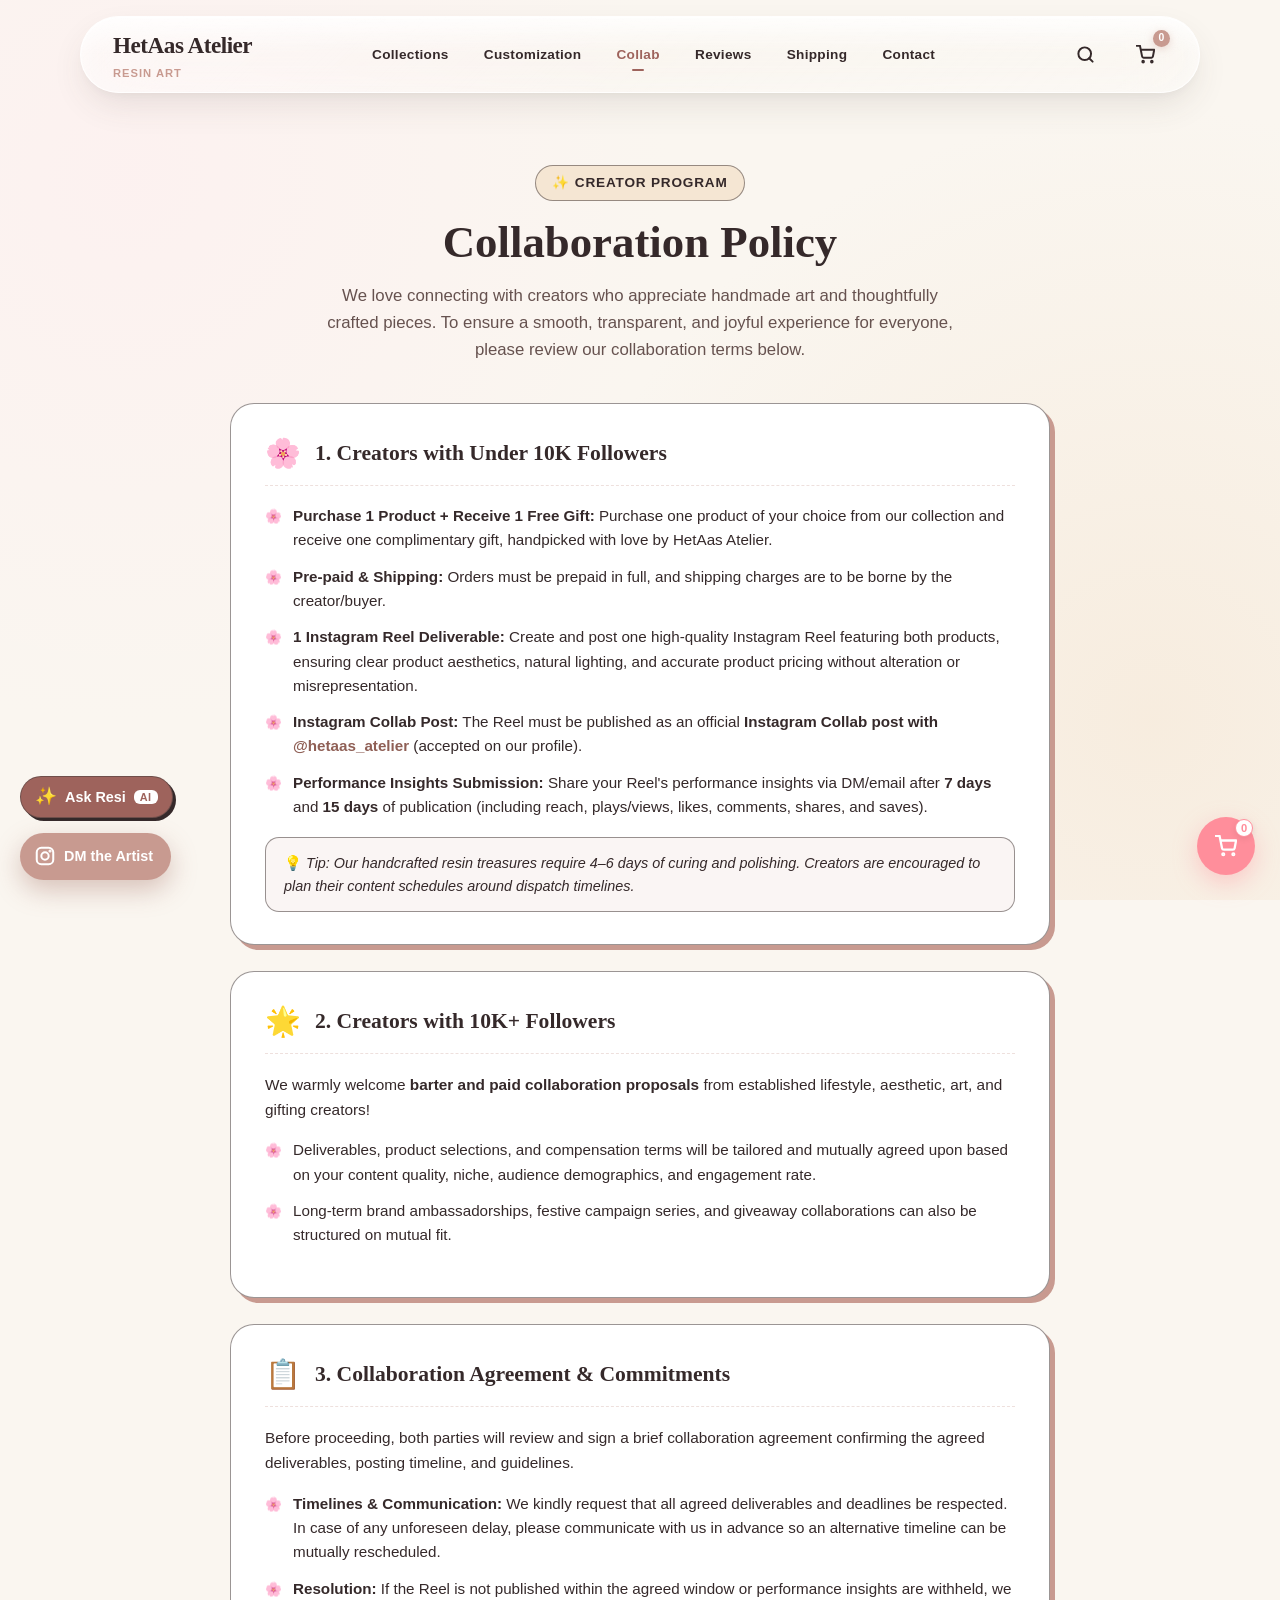
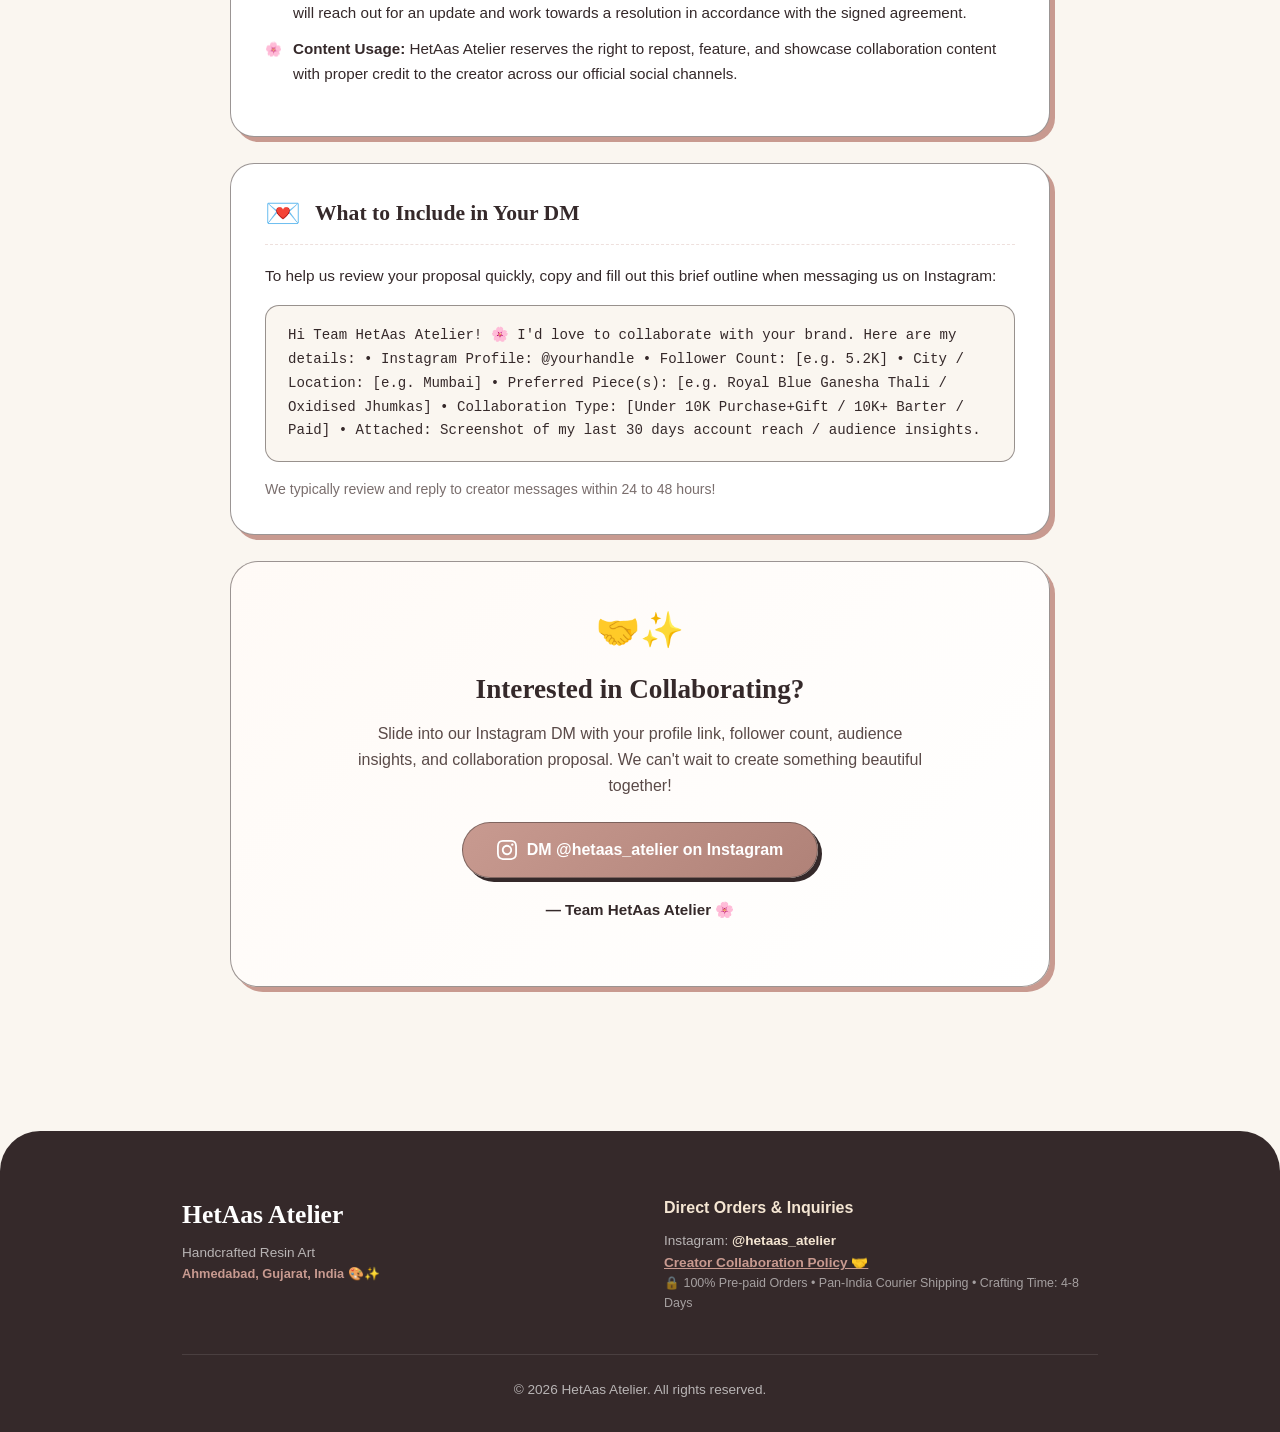
==== commit 3a8f6626: "Bring the shop's new UI and page layout into the demo Shared header on every page with search and ba" ====
--- a/collab.html
+++ b/collab.html
@@ -4,59 +4,135 @@
     <meta charset="UTF-8">
     <meta name="viewport" content="width=device-width, initial-scale=1.0">
 
-    <!-- Content Security Policy -->
-    <meta http-equiv="Content-Security-Policy" content="default-src 'self'; base-uri 'self'; object-src 'none'; img-src 'self' data: https://*.goatcounter.com; style-src 'self' 'unsafe-inline' https://fonts.googleapis.com; font-src 'self' https://fonts.gstatic.com; script-src 'self' 'unsafe-inline' https://gc.zgo.at https://plausible.io; connect-src 'self' https://*.goatcounter.com https://plausible.io; manifest-src 'self'; worker-src 'self'; form-action 'self'; upgrade-insecure-requests">
+    <!-- Content Security Policy (static-host enforceable; hardens against XSS/injection) -->
+    <meta http-equiv="Content-Security-Policy" content="default-src 'self'; base-uri 'self'; object-src 'none'; img-src 'self' data: https://*.goatcounter.com; style-src 'self' 'unsafe-inline' https://fonts.googleapis.com; font-src 'self' https://fonts.gstatic.com; script-src 'self' 'sha256-LU1qBNWjiFziC16Dj5HvB8jt5e+ZqEG7vYdZ9qhAv5o=' https://gc.zgo.at https://plausible.io; connect-src 'self' https://*.goatcounter.com https://plausible.io https://hetaas-api.automated-aesthetix.workers.dev http://127.0.0.1:8787; manifest-src 'self'; worker-src 'self'; form-action 'self'; upgrade-insecure-requests">
     <meta name="referrer" content="strict-origin-when-cross-origin">
 
+    <!-- Clickjacking guard (runs immediately; hashed in CSP). frame-ancestors needs a real header, unavailable on static hosts. -->
+    <script>if(window.top!==window.self){window.top.location=window.self.location;}</script>
+
     <!-- Primary SEO -->
-    <title>Creator Collaboration Policy - HetAas Atelier</title>
-    <meta name="description" content="Review HetAas Atelier's Creator Collaboration Policy. Guidelines, deliverables, and partnership terms for Instagram creators, influencers, and artists.">
-    <meta name="keywords" content="HetAas Atelier collaboration, resin art collab, influencer policy, creator guidelines, Instagram collab India, handmade resin partnership">
+    <title>Creator Collaboration Policy | HetAas Atelier</title>
+    <meta name="description" content="Collaboration policy for creators and influencers who want to work with HetAas Atelier, handmade resin art from Ahmedabad.">
+    <meta name="keywords" content="handmade resin art, resin bookmarks, resin earrings, resin keychains, custom name keychain, pooja thali, resin coasters, Ahmedabad, Gujarat, botanical resin, dried flower jewellery, personalised gifts India">
     <meta name="author" content="HetAas Atelier">
     <meta name="robots" content="index, follow">
-    <link rel="canonical" href="https://aasthathakker.github.io/HetAas-Atelier/collab.html">
-
-    <!-- Theme & Icons -->
+    <link rel="canonical" href="https://hetaas-demo.pages.dev/collab.html">
+
+    <!-- Theme & PWA -->
     <meta name="theme-color" content="#c89a90">
     <meta name="color-scheme" content="light">
     <link rel="manifest" href="manifest.webmanifest">
     <meta name="mobile-web-app-capable" content="yes">
+    <meta name="apple-mobile-web-app-capable" content="yes">
+    <meta name="apple-mobile-web-app-status-bar-style" content="default">
+    <meta name="apple-mobile-web-app-title" content="HetAas">
+
+    <!-- Icons -->
     <link rel="icon" href="icons/favicon.svg" type="image/svg+xml">
     <link rel="icon" href="icons/favicon-32.png" sizes="32x32" type="image/png">
+    <link rel="icon" href="icons/favicon.ico" sizes="any">
     <link rel="apple-touch-icon" href="icons/apple-touch-icon.png">
 
     <!-- Open Graph -->
     <meta property="og:type" content="website">
     <meta property="og:site_name" content="HetAas Atelier">
     <meta property="og:title" content="Creator Collaboration Policy - HetAas Atelier">
-    <meta property="og:description" content="Review our creator collaboration terms, guidelines for reels, insights submission, and partnership opportunities.">
-    <meta property="og:url" content="https://aasthathakker.github.io/HetAas-Atelier/collab.html">
+    <meta property="og:description" content="Collaboration policy for creators and influencers who want to work with HetAas Atelier, handmade resin art from Ahmedabad.">
+    <meta property="og:url" content="https://hetaas-demo.pages.dev/collab.html">
     <meta property="og:image" content="https://aasthathakker.github.io/HetAas-Atelier/images/og-image.jpg">
-
-    <!-- Fonts -->
+    <meta property="og:image:width" content="1200">
+    <meta property="og:image:height" content="630">
+    <meta property="og:locale" content="en_IN">
+
+    <!-- Twitter -->
+    <meta name="twitter:card" content="summary_large_image">
+    <meta name="twitter:title" content="Creator Collaboration Policy - HetAas Atelier">
+    <meta name="twitter:description" content="Collaboration policy for creators and influencers who want to work with HetAas Atelier, handmade resin art from Ahmedabad.">
+    <meta name="twitter:image" content="https://aasthathakker.github.io/HetAas-Atelier/images/og-image.jpg">
+
+    <!-- Font performance -->
     <link rel="preconnect" href="https://fonts.googleapis.com">
     <link rel="preconnect" href="https://fonts.gstatic.com" crossorigin>
-    <link href="https://fonts.googleapis.com/css2?family=Playfair+Display:ital,wght@0,400;0,600;0,700;1,400&family=Quicksand:wght@400;500;600;700&display=swap" rel="stylesheet">
-
-    <!-- Main Stylesheet -->
+
     <link rel="stylesheet" href="styles.css">
+
+    <!-- Structured data: business (helps local SEO & rich results) -->
+    <script type="application/ld+json">
+    {
+      "@context": "https://schema.org",
+      "@type": "Store",
+      "name": "HetAas Atelier",
+      "description": "Handmade botanical resin treasures crafted in Ahmedabad, Gujarat.",
+      "image": "https://aasthathakker.github.io/HetAas-Atelier/images/og-image.jpg",
+      "url": "https://aasthathakker.github.io/HetAas-Atelier/",
+      "priceRange": "₹₹",
+      "foundingDate": "2022",
+      "address": {
+        "@type": "PostalAddress",
+        "addressLocality": "Ahmedabad",
+        "addressRegion": "Gujarat",
+        "addressCountry": "IN"
+      },
+      "aggregateRating": {
+        "@type": "AggregateRating",
+        "ratingValue": "5.0",
+        "reviewCount": "4",
+        "bestRating": "5",
+        "worstRating": "1"
+      },
+      "review": [
+        {
+          "@type": "Review",
+          "reviewRating": { "@type": "Rating", "ratingValue": "5" },
+          "author": { "@type": "Person", "name": "Verified Customer" },
+          "reviewBody": "Thank you SO much for creating something so beautiful for me! Absolutely loved it - I can genuinely see the effort and love that went into making them. Everything is so beautifully detailed and personalised. You're incredibly talented, and I'm definitely going to cherish these!!!",
+          "contentLocation": { "@type": "AdministrativeArea", "name": "Mumbai, Maharashtra" }
+        },
+        {
+          "@type": "Review",
+          "reviewRating": { "@type": "Rating", "ratingValue": "5" },
+          "author": { "@type": "Person", "name": "Verified Customer" },
+          "reviewBody": "So one of my besties gifted me your earrings and a keychain - they are super cutee n pretty man! Thank you so muchh!",
+          "contentLocation": { "@type": "AdministrativeArea", "name": "Mumbai, Maharashtra" }
+        },
+        {
+          "@type": "Review",
+          "reviewRating": { "@type": "Rating", "ratingValue": "5" },
+          "author": { "@type": "Person", "name": "Verified Customer" },
+          "reviewBody": "Sab kuch bohot accha hai - loved the finishing!",
+          "contentLocation": { "@type": "AdministrativeArea", "name": "Ahmedabad, Gujarat" }
+        },
+        {
+          "@type": "Review",
+          "reviewRating": { "@type": "Rating", "ratingValue": "5" },
+          "author": { "@type": "Person", "name": "Verified Customer" },
+          "reviewBody": "I loved it honestly! Keep it up!",
+          "contentLocation": { "@type": "AdministrativeArea", "name": "Ahmedabad, Gujarat" }
+        }
+      ],
+      "sameAs": ["https://www.instagram.com/hetaas_atelier"]
+    }
+    </script>
 </head>
-<body>
-    <!-- Floating Navigation Bar -->
+<body data-page="collab">
+    <!-- Shared header: identical on every page -->
     <div class="header-wrapper">
         <header class="header">
             <div class="container">
                 <div class="logo">
-                    <a href="./">
+                    <a href="index.html">
                         <h1>HetAas Atelier</h1>
                         <p>Resin Art</p>
                     </a>
                 </div>
-                <nav class="nav">
-                    <a href="./#products" class="nav-link">Shop All</a>
-                    <a href="./#customizer" class="nav-link">Collections</a>
-                    <a href="collab.html" class="nav-link" style="color: var(--color-primary); font-weight: 700;">Collab</a>
-                    <a href="./#faq" class="nav-link">Contact</a>
+                <nav class="nav" aria-label="Main">
+                    <a href="index.html#products" class="nav-link">Collections</a>
+                    <a href="custom.html" class="nav-link">Customization</a>
+                    <a href="collab.html" class="nav-link active" aria-current="page">Collab</a>
+                    <a href="reviews.html" class="nav-link">Reviews</a>
+                    <a href="shipping.html" class="nav-link">Shipping</a>
+                    <a href="contact.html" class="nav-link">Contact</a>
                 </nav>
                 <!-- Mobile Menu Toggle Button -->
                 <button class="mobile-menu-btn" id="mobileMenuBtn" aria-label="Toggle menu">
@@ -66,20 +142,38 @@
                         <line x1="3" y1="18" x2="21" y2="18"></line>
                     </svg>
                 </button>
+                <!-- Header Icons Menu (Search, Cart) -->
                 <div class="nav-icons">
-                    <a href="./#products" class="nav-icon-btn" aria-label="Browse Shop" title="Browse Shop" style="text-decoration:none;">
+                    <button class="nav-icon-btn" id="searchBtn" aria-label="Search Shop">
                         <svg xmlns="http://www.w3.org/2000/svg" viewBox="0 0 24 24" fill="none" stroke="currentColor" stroke-width="2.5" stroke-linecap="round" stroke-linejoin="round">
-                            <circle cx="9" cy="21" r="1"></circle>
-                            <circle cx="20" cy="21" r="1"></circle>
-                            <path d="M1 1h4l2.68 13.39a2 2 0 0 0 2 1.61h9.72a2 2 0 0 0 2-1.61L23 6H6"></path>
+                            <circle cx="11" cy="11" r="8"></circle>
+                            <line x1="21" y1="21" x2="16.65" y2="16.65"></line>
                         </svg>
-                    </a>
+                    </button>
+                    <!-- Install App Button (shown only when installable) -->
+                    <button class="nav-icon-btn pwa-install-btn" id="pwaInstallBtn" aria-label="Install app" title="Install app" hidden>
+                        <svg xmlns="http://www.w3.org/2000/svg" viewBox="0 0 24 24" fill="none" stroke="currentColor" stroke-width="2.5" stroke-linecap="round" stroke-linejoin="round">
+                            <path d="M21 15v4a2 2 0 0 1-2 2H5a2 2 0 0 1-2-2v-4"></path>
+                            <polyline points="7 10 12 15 17 10"></polyline>
+                            <line x1="12" y1="15" x2="12" y2="3"></line>
+                        </svg>
+                    </button>
+                    <div class="nav-cart-btn-wrapper">
+                        <button class="nav-icon-btn" id="navCartBtn" aria-label="Open Basket">
+                            <svg xmlns="http://www.w3.org/2000/svg" viewBox="0 0 24 24" fill="none" stroke="currentColor" stroke-width="2.5" stroke-linecap="round" stroke-linejoin="round">
+                                <circle cx="9" cy="21" r="1"></circle>
+                                <circle cx="20" cy="21" r="1"></circle>
+                                <path d="M1 1h4l2.68 13.39a2 2 0 0 0 2 1.61h9.72a2 2 0 0 0 2-1.61L23 6H6"></path>
+                            </svg>
+                        </button>
+                        <span class="cart-badge" id="cartBadgeCount">0</span>
+                    </div>
                 </div>
             </div>
         </header>
     </div>
 
-    <!-- Mobile Navigation Overlay -->
+    <!-- Mobile Navigation Menu Overlay -->
     <div class="mobile-menu-overlay" id="mobileMenuOverlay">
         <div class="mobile-menu-content">
             <button class="mobile-menu-close" id="mobileMenuClose" aria-label="Close menu">
@@ -88,16 +182,17 @@
                     <line x1="6" y1="6" x2="18" y2="18"></line>
                 </svg>
             </button>
-            <nav class="mobile-nav">
-                <a href="./#products" class="mobile-nav-link">Shop All</a>
-                <a href="./#customizer" class="mobile-nav-link">Collections</a>
-                <a href="collab.html" class="mobile-nav-link" style="color: var(--color-primary); font-weight: 700;">Collab</a>
-                <a href="./#faq" class="mobile-nav-link">Contact</a>
+            <nav class="mobile-nav" aria-label="Main">
+                <a href="index.html#products" class="mobile-nav-link">Collections</a>
+                <a href="custom.html" class="mobile-nav-link">Customization</a>
+                <a href="collab.html" class="mobile-nav-link" aria-current="page">Collab</a>
+                <a href="reviews.html" class="mobile-nav-link">Reviews</a>
+                <a href="shipping.html" class="mobile-nav-link">Shipping</a>
+                <a href="contact.html" class="mobile-nav-link">Contact</a>
             </nav>
         </div>
     </div>
 
-    <!-- Main Content Container -->
     <main class="collab-page">
         <div class="collab-container">
             <!-- Hero Header -->
@@ -213,46 +308,228 @@
         <div class="container">
             <div class="footer-grid">
                 <div class="footer-brand">
-                    <h3>HetAas Atelier</h3>
-                    <p>Handcrafted Resin Art</p>
-                    <p class="footer-est">📍 Ahmedabad, Gujarat, India 🎨✨</p>
+                    <h3 id="footerBrand">HetAas Atelier</h3>
+                    <p id="footerTagline">Handcrafted Resin Art</p>
+                    <p class="footer-est" id="footerLocation">• Ahmedabad, Gujarat, India 🎨✨</p>
                 </div>
                 <div class="footer-info">
-                    <h4>Direct Orders & Inquiries</h4>
-                    <p>Instagram: <a href="https://www.instagram.com/hetaas_atelier" target="_blank" rel="noopener noreferrer">@hetaas_atelier</a></p>
+                    <h4 id="footerContactHeading">Direct Orders & Inquiries</h4>
+                    <p>Instagram: <a href="https://www.instagram.com/hetaas_atelier" id="footerInstagram" target="_blank" rel="noopener noreferrer">@hetaas_atelier</a></p>
                     <p><a href="collab.html" style="color: var(--color-primary); font-weight: 600; text-decoration: underline;">Creator Collaboration Policy 🤝</a></p>
-                    <p class="footer-policy-note">🔒 100% Pre-paid Orders • Pan-India Courier Shipping • Crafting Time: 4-8 Days</p>
+                    <p class="footer-policy-note" id="footerPolicyNote">🔒 100% Pre-paid Orders • Pan-India Courier Shipping • Crafting Time: 4-8 Days</p>
                 </div>
             </div>
             <div class="footer-bottom">
-                <p>&copy; 2026 HetAas Atelier. All rights reserved.</p>
+                <p id="footerCopyright">&copy; 2026 HetAas Atelier. All rights reserved.</p>
             </div>
         </div>
     </footer>
 
-    <!-- Mobile Menu Handler & Service Worker -->
-    <script>
-        const mobileMenuBtn = document.getElementById('mobileMenuBtn');
-        const mobileMenuClose = document.getElementById('mobileMenuClose');
-        const mobileMenuOverlay = document.getElementById('mobileMenuOverlay');
-
-        function toggleMobileMenu() {
-            if (!mobileMenuOverlay) return;
-            mobileMenuOverlay.classList.toggle('open');
-            document.body.style.overflow = mobileMenuOverlay.classList.contains('open') ? 'hidden' : '';
-        }
-
-        if (mobileMenuBtn) mobileMenuBtn.addEventListener('click', toggleMobileMenu);
-        if (mobileMenuClose) mobileMenuClose.addEventListener('click', toggleMobileMenu);
-        if (mobileMenuOverlay) {
-            mobileMenuOverlay.addEventListener('click', (e) => {
-                if (e.target === mobileMenuOverlay) toggleMobileMenu();
-            });
-        }
-
-        if ('serviceWorker' in navigator) {
-            navigator.serviceWorker.register('sw.js').catch(() => {});
-        }
-    </script>
+    <!-- Floating Contact Button: a real person (the artist) on Instagram DM. The AI assistant "Resi" sits above it. -->
+    <a class="floating-contact-fab" id="contactFab" href="https://ig.me/m/hetaas_atelier" aria-label="DM the artist on Instagram" target="_blank" rel="noopener noreferrer">
+        <svg xmlns="http://www.w3.org/2000/svg" viewBox="0 0 24 24" fill="none" stroke="currentColor" stroke-width="2.2" stroke-linecap="round" stroke-linejoin="round">
+            <rect x="3" y="3" width="18" height="18" rx="5"></rect>
+            <circle cx="12" cy="12" r="4"></circle>
+            <circle cx="17.5" cy="6.5" r="0.6" fill="currentColor"></circle>
+        </svg>
+        <span class="floating-contact-label">DM the Artist</span>
+    </a>
+
+    <!-- Floating Basket Trigger Button -->
+    <button class="floating-cart-trigger" id="floatingCartBtn" aria-label="Open Basket">
+        <svg xmlns="http://www.w3.org/2000/svg" viewBox="0 0 24 24" fill="none" stroke="currentColor" stroke-width="2.5" stroke-linecap="round" stroke-linejoin="round">
+            <circle cx="9" cy="21" r="1"></circle>
+            <circle cx="20" cy="21" r="1"></circle>
+            <path d="M1 1h4l2.68 13.39a2 2 0 0 0 2 1.61h9.72a2 2 0 0 0 2-1.61L23 6H6"></path>
+        </svg>
+        <span class="floating-cart-badge" id="floatingCartBadgeCount">0</span>
+    </button>
+
+    <!-- Resin Basket Drawer (Slide-out Cart) -->
+    <div class="cart-drawer-overlay" id="cartDrawerOverlay">
+        <div class="cart-drawer">
+            <div class="cart-header">
+                <h2>
+                    <svg xmlns="http://www.w3.org/2000/svg" viewBox="0 0 24 24" fill="none" stroke="currentColor" stroke-width="2.5" stroke-linecap="round" stroke-linejoin="round" width="20" height="20">
+                        <circle cx="9" cy="21" r="1"></circle>
+                        <circle cx="20" cy="21" r="1"></circle>
+                        <path d="M1 1h4l2.68 13.39a2 2 0 0 0 2 1.61h9.72a2 2 0 0 0 2-1.61L23 6H6"></path>
+                    </svg>
+                    Your Basket
+                </h2>
+                <button class="close-drawer-btn" id="closeDrawerBtn" aria-label="Close basket">
+                    <svg xmlns="http://www.w3.org/2000/svg" viewBox="0 0 24 24" fill="none" stroke="currentColor" stroke-width="2.5" stroke-linecap="round" stroke-linejoin="round">
+                        <line x1="18" y1="6" x2="6" y2="18"></line>
+                        <line x1="6" y1="6" x2="18" y2="18"></line>
+                    </svg>
+                </button>
+            </div>
+            
+            <div class="cart-items-container" id="cartItemsContainer">
+                <!-- Populated dynamically -->
+            </div>
+
+            <div class="cart-notes-wrapper">
+                <label for="cartNotes">Special Instructions / Custom Notes:</label>
+                <textarea id="cartNotes" class="cart-notes-input" placeholder="E.g., custom colors, packaging requests..."></textarea>
+            </div>
+
+            <div class="cart-footer">
+                <div class="cart-summary-row">
+                    <span class="cart-total-label">Basket Total:</span>
+                    <span class="cart-total-val" id="cartTotal">₹0</span>
+                </div>
+                <button class="checkout-btn" id="checkoutBtn">
+                    Place Order via Instagram DM 🌸
+                </button>
+            </div>
+        </div>
+    </div>
+
+    <!-- Order options: shown when checking out (delivery or self pickup) -->
+    <div class="checkout-popup-overlay" id="orderOptionsOverlay">
+        <div class="checkout-popup order-options-popup">
+            <div class="checkout-popup-header">
+                <h3>How would you like to order?</h3>
+                <p>Pick what suits you best 🌸</p>
+            </div>
+            <div class="order-options">
+                <button type="button" class="order-option" data-mode="deliver">
+                    <span class="order-option-icon">🚚</span>
+                    <span class="order-option-text">
+                        <strong>Get it delivered</strong>
+                        <small>See your delivery charge, then send the order on Instagram. Pay once the artist confirms.</small>
+                    </span>
+                </button>
+                <button type="button" class="order-option" data-mode="pickup">
+                    <span class="order-option-icon">🏠</span>
+                    <span class="order-option-text">
+                        <strong>Self pickup in Ahmedabad</strong>
+                        <small>Chat with the artist on Instagram to fix a pickup time.</small>
+                    </span>
+                    <span class="order-option-tag">Free</span>
+                </button>
+            </div>
+            <button type="button" class="order-options-back" id="orderOptionsBackBtn">Back to basket</button>
+        </div>
+    </div>
+
+    <!-- Delivery Details (asked before the order request is sent on Instagram) -->
+    <div class="checkout-popup-overlay" id="deliveryPopupOverlay">
+        <div class="checkout-popup delivery-popup">
+            <div class="checkout-popup-header">
+                <span class="checkout-popup-icon">📦✨</span>
+                <h3>Delivery Details</h3>
+                <p>We'll use these to ship your order and to contact you about it.</p>
+            </div>
+            <form id="deliveryForm" class="delivery-form" novalidate>
+                <label>Full name<input name="name" type="text" autocomplete="name" required minlength="2" maxlength="60"></label>
+                <label>Email<input name="email" type="email" autocomplete="email" required maxlength="80" pattern="[^\|]+"></label>
+                <label>Mobile number<input name="phone" type="tel" autocomplete="tel" required pattern="(\+?91[ \-]?)?[6-9][0-9]{4}[ \-]?[0-9]{5}" placeholder="10-digit mobile number" maxlength="16"></label>
+                <label>Address<input name="address" type="text" autocomplete="street-address" required minlength="5" maxlength="120" placeholder="House no., street, area"></label>
+                <div class="delivery-row">
+                    <label>City<input name="city" type="text" autocomplete="address-level2" required minlength="2" maxlength="40"></label>
+                    <label>State<input name="state" type="text" autocomplete="address-level1" required minlength="2" maxlength="40"></label>
+                </div>
+                <label>PIN code<input name="pincode" type="text" inputmode="numeric" autocomplete="postal-code" required pattern="[1-9][0-9]{5}" maxlength="6" placeholder="6 digits"></label>
+                <div class="delivery-summary" id="deliverySummary" aria-live="polite">
+                    <div class="delivery-summary-row"><span>Items</span><span id="sumItems">₹0</span></div>
+                    <div class="delivery-summary-row"><span id="sumDeliveryLabel">Delivery</span><span id="sumDelivery">Enter PIN code</span></div>
+                    <div class="delivery-summary-row delivery-summary-total"><span>Total</span><span id="sumTotal">-</span></div>
+                </div>
+                <p class="delivery-error" id="deliveryError" role="alert"></p>
+                <div class="checkout-popup-buttons">
+                    <button type="button" class="checkout-popup-btn delivery-back-btn" id="deliveryBackBtn">Back</button>
+                    <button type="submit" class="checkout-popup-btn" id="deliveryPayBtn">Send Order Request 💬</button>
+                </div>
+            </form>
+        </div>
+    </div>
+
+    <!-- Product Quick View Modal -->
+    <div class="modal-overlay" id="quickViewOverlay">
+        <div class="modal-container">
+            <button class="modal-close-btn" id="closeModalBtn" aria-label="Close details">
+                <svg xmlns="http://www.w3.org/2000/svg" viewBox="0 0 24 24" fill="none" stroke="currentColor" stroke-width="2.5" stroke-linecap="round" stroke-linejoin="round" width="16" height="16">
+                    <line x1="18" y1="6" x2="6" y2="18"></line>
+                    <line x1="6" y1="6" x2="18" y2="18"></line>
+                </svg>
+            </button>
+            <div class="modal-body" id="modalBodyContent">
+                <!-- Loaded dynamically -->
+            </div>
+        </div>
+    </div>
+
+    <!-- Interactive Search Bar Overlay -->
+    <div class="search-overlay" id="searchOverlay">
+        <div class="search-box-container">
+            <div class="search-input-row">
+                <svg xmlns="http://www.w3.org/2000/svg" viewBox="0 0 24 24" fill="none" stroke="currentColor" stroke-width="2.5" stroke-linecap="round" stroke-linejoin="round">
+                    <circle cx="11" cy="11" r="8"></circle>
+                    <line x1="21" y1="21" x2="16.65" y2="16.65"></line>
+                </svg>
+                <input type="text" id="searchBarInput" class="search-bar-input" placeholder="Search creations (e.g. Earrings, Coasters)..." autofocus>
+            </div>
+            <div class="search-results-list" id="searchResultsList">
+                <!-- Dynamic search results -->
+            </div>
+            <span class="search-close-btn" id="closeSearchBtn">Close Search</span>
+        </div>
+    </div>
+
+    <!-- Checkout Clipboard Instructions Dialog Box -->
+    <div class="checkout-popup-overlay" id="checkoutPopupOverlay">
+        <div class="checkout-popup">
+            <div class="checkout-popup-header">
+                <span class="checkout-popup-icon" id="igPopupIcon">📋✨</span>
+                <h3 id="igPopupTitle">Order Receipt Ready!</h3>
+                <p id="igPopupText">Your itemized order receipt has been copied to your clipboard. Click below to paste & send via Instagram DM! 🌸</p>
+            </div>
+            
+            <div class="receipt-card">
+                <div class="receipt-top-bar">
+                    <span class="receipt-brand-title">HetAas Atelier</span>
+                    <span class="receipt-badge-tag" id="igPopupBadge">ORDER REQUEST</span>
+                </div>
+                <div class="checkout-code-box" id="checkoutCodeBox">
+                    <!-- Formatted order text here -->
+                </div>
+                <div class="receipt-footer-note" id="igPopupFooter">
+                    🔒 100% Pre-Paid Order • Hand-cured in 4-6 Days • Pan-India Shipping
+                </div>
+            </div>
+            
+            <div class="checkout-popup-buttons">
+                <!-- WhatsApp Button (shown only when a number is configured; order is pre-filled) -->
+                <button class="checkout-popup-btn checkout-whatsapp-btn" id="checkoutWhatsappBtn" style="display:none;">
+                    <span>Send Order via WhatsApp</span>
+                    <svg xmlns="http://www.w3.org/2000/svg" viewBox="0 0 24 24" fill="currentColor" width="18" height="18">
+                        <path d="M12.04 2C6.58 2 2.13 6.45 2.13 11.91c0 1.75.46 3.45 1.32 4.95L2 22l5.25-1.38c1.45.79 3.08 1.21 4.79 1.21h.01c5.46 0 9.91-4.45 9.91-9.91 0-2.65-1.03-5.14-2.9-7.01A9.82 9.82 0 0 0 12.04 2zm5.8 14.14c-.24.68-1.42 1.32-1.95 1.36-.5.05-.5.42-3.16-.66-2.66-1.08-4.32-3.83-4.45-4-.13-.17-1.06-1.41-1.06-2.69 0-1.28.67-1.91.91-2.17.24-.26.52-.33.7-.33.17 0 .35 0 .5.01.16.01.38-.06.59.45.24.58.81 2 .88 2.14.07.14.12.31.02.5-.09.19-.14.31-.28.48-.14.17-.29.38-.42.51-.14.14-.28.29-.12.57.16.28.72 1.19 1.55 1.93 1.06.95 1.96 1.24 2.24 1.38.28.14.44.12.6-.07.17-.19.69-.81.87-1.09.18-.28.36-.23.61-.14.24.09 1.55.73 1.82.87.27.14.45.2.51.31.07.11.07.66-.17 1.34z"/>
+                    </svg>
+                </button>
+                <!-- Instagram DM Button -->
+                <button class="checkout-popup-btn" id="checkoutGoBtn">
+                    <span>Send to the Artist on Instagram</span>
+                    <svg xmlns="http://www.w3.org/2000/svg" viewBox="0 0 24 24" fill="none" stroke="currentColor" stroke-width="2.5" stroke-linecap="round" stroke-linejoin="round" width="16" height="16">
+                        <line x1="5" y1="12" x2="19" y2="12"></line>
+                        <polyline points="12 5 19 12 12 19"></polyline>
+                    </svg>
+                </button>
+            </div>
+        </div>
+    </div>
+
+    <!-- Toast Notification Container -->
+    <div class="toast-container" id="toastContainer">
+        <span id="toastIcon">🌸</span>
+        <span id="toastMessage">Added to your basket!</span>
+    </div>
+
+    <!-- Local-preview data fallback (used only when opened via file://; ignored on a real server) -->
+    <script src="data.js"></script>
+    <script src="config.js"></script>
+    <script src="app.js" defer></script>
+    <script src="chat.js" defer></script>
 </body>
 </html>
--- a/styles.css
+++ b/styles.css
@@ -3,13 +3,13 @@
 /* Root Variables - Mockup Palette */
 :root {
     --color-primary: #c89a90;          /* Warm peach-mauve */
-    --color-primary-dark: #b08278;     /* Deeper peach-mauve */
+    --color-primary-dark: #8f5f55;     /* Deeper peach-mauve (dark enough for text) */
     --color-cta: #9e635c;              /* Deep rose - CTA buttons, ~4.8:1 on white text (WCAG AA) */
     --color-cta-hover: #86504a;        /* Darker rose for CTA hover */
     --color-primary-light: #fdf0f0;    /* Soft padded pink frame background */
-    --color-secondary: #a39594;        /* Muted taupe-brown */
+    --color-secondary: #66524f;        /* Muted taupe-brown, dark enough to read on cream */
     --color-accent: #f5e6d3;           /* Soft Cream */
-    --color-dark: #4a3e3d;             /* Deep warm brown text */
+    --color-dark: #35292a;             /* Deep warm brown text */
     --color-light: #faf6f0;            /* Creamy warm vanilla backdrop */
     --color-white: #ffffff;
     --color-border: rgba(200, 154, 144, 0.15); /* Light pink-beige border */
@@ -111,13 +111,13 @@
 }
 
 a {
-    color: var(--color-primary);
+    color: var(--color-cta);
     text-decoration: none;
     transition: var(--transition);
 }
 
 a:hover {
-    color: var(--color-primary-dark);
+    color: var(--color-cta-hover);
 }
 
 h1, h2, h3, h4 {
@@ -3354,7 +3354,7 @@
 
 .collab-subtitle {
     font-size: 1.05rem;
-    color: #7a6e6d;
+    color: #5a4a48;
     max-width: 640px;
     margin: 0 auto;
     line-height: 1.6;
@@ -3467,7 +3467,7 @@
 
 .collab-cta-card p {
     font-size: 1rem;
-    color: #7a6e6d;
+    color: #5a4a48;
     max-width: 580px;
     margin: 0 auto 24px;
     line-height: 1.6;
@@ -3598,7 +3598,7 @@
 .order-option-icon { font-size: 1.5rem; line-height: 1; flex-shrink: 0; }
 .order-option-text { display: flex; flex-direction: column; gap: 3px; flex: 1; min-width: 0; }
 .order-option-text strong { font-size: .97rem; color: #5a3b35; }
-.order-option-text small { font-size: .8rem; color: #777; line-height: 1.35; }
+.order-option-text small { font-size: .8rem; color: #5a4a48; line-height: 1.35; }
 .order-option-tag { flex-shrink: 0; font-size: .7rem; font-weight: 700; color: #5a3b35; background: #f6e8e3; border-radius: 999px; padding: 3px 9px; }
 .order-option[hidden] { display: none !important; } /* the card style would otherwise override the hidden attribute */
 .order-options-back { margin-top: 12px; width: 100%; background: none; border: 0; color: #8a5a50; font-weight: 600; cursor: pointer; padding: 8px; }
@@ -3619,12 +3619,12 @@
 .studio-invite-icon { font-size: 2rem; line-height: 1; }
 .studio-invite-text { display: flex; flex-direction: column; gap: 4px; flex: 1; min-width: 200px; }
 .studio-invite-text strong { font-size: 1.15rem; color: #5a3b35; }
-.studio-invite-text small { font-size: .9rem; color: #777; }
+.studio-invite-text small { font-size: .9rem; color: #5a4a48; }
 .studio-invite-cta { background: #c89a90; color: #fff; border-radius: 999px; padding: 10px 18px; font-weight: 600; font-size: .9rem; white-space: nowrap; }
 .studio-page-intro { padding-top: 24px; } /* the sticky header already takes its own space */
 .studio-back-link { color: #8a5a50; font-weight: 600; text-decoration: none; font-size: .9rem; }
 .studio-back-link:hover { text-decoration: underline; }
-.nav-link.active { color: var(--color-primary-dark, #8a5a50); }
+.nav-link.active { color: var(--color-cta); }
 
 .custom-note { margin: 0; text-align: center; font-size: .78rem; color: var(--color-secondary, #8a7b76); }
 
@@ -3673,3 +3673,707 @@
     html { scroll-behavior: auto; }
     *, *::before, *::after { animation-duration: 0.01ms !important; animation-iteration-count: 1 !important; transition-duration: 0.01ms !important; }
 }
+
+
+/* ==========================================
+   SHOP POLISH: structure + tactility (same palette)
+   Borrowed from the estudely shop idea: defined edges, a crisp offset
+   shadow, numbered cards, pill prices and a press-able feel, softened
+   with the atelier's rose/cream colours.
+   ========================================== */
+
+:root {
+    --edge: 1.5px solid rgba(74, 62, 61, 0.55);          /* soft "ink" outline from --color-dark */
+    --offset-shadow: 5px 5px 0 var(--color-primary);     /* crisp rose offset shadow */
+    --offset-shadow-hover: 8px 8px 0 var(--color-primary);
+    --offset-shadow-press: 2px 2px 0 var(--color-primary);
+}
+
+/* Cards: outlined, offset shadow, lift on hover */
+.products-grid { counter-reset: item; gap: 2.2rem; }
+
+.product-card {
+    counter-increment: item;
+    position: relative;
+    border: var(--edge);
+    border-radius: 24px;
+    box-shadow: var(--offset-shadow);
+}
+.product-card:hover {
+    transform: translate(-3px, -3px);
+    box-shadow: var(--offset-shadow-hover);
+}
+
+/* Numbered corner tab (01, 02, 03...) */
+.product-card::before {
+    content: counter(item, decimal-leading-zero);
+    position: absolute;
+    top: 12px;
+    left: 12px;
+    z-index: 3;
+    padding: 0.2rem 0.65rem 0.25rem;
+    background: var(--color-dark);
+    color: var(--color-accent);
+    font-family: var(--font-secondary);
+    font-weight: 700;
+    font-size: 0.72rem;
+    letter-spacing: 1px;
+    border-radius: 20px 0 14px 0;
+}
+
+/* Image frame gets a hairline edge and sits below the number tab */
+.product-image { border: 1px solid var(--color-border); }
+.product-tag { top: auto; bottom: 14px; left: 14px; backdrop-filter: none; }
+.category-badge { backdrop-filter: none; }
+
+/* Price becomes a pill; footer becomes price + button on one row */
+.product-footer {
+    flex-direction: row;
+    align-items: center;
+    justify-content: space-between;
+    gap: 0.7rem;
+    border-top: var(--edge);
+    border-top-style: dashed;
+    border-top-color: rgba(74, 62, 61, 0.2);
+}
+.price {
+    background: var(--color-accent);
+    border: var(--edge);
+    border-radius: 999px;
+    padding: 0.2rem 0.85rem;
+    font-size: 1.05rem;
+    white-space: nowrap;
+}
+.add-cart-btn {
+    width: auto;
+    flex: 1;
+    max-width: 170px;
+    border: var(--edge);
+    box-shadow: 3px 3px 0 var(--color-dark);
+}
+.add-cart-btn:hover {
+    transform: translate(-1px, -1px);
+    box-shadow: 4px 4px 0 var(--color-dark);
+}
+.add-cart-btn:active {
+    transform: translate(3px, 3px);
+    box-shadow: 0 0 0 var(--color-dark);
+}
+
+/* Filters: same outline language; active state is filled */
+.filter-btn {
+    border: var(--edge);
+    backdrop-filter: none;
+    background: var(--color-white);
+    box-shadow: 2px 2px 0 var(--color-primary);
+}
+.filter-btn:hover { transform: translate(-1px, -1px); box-shadow: 3px 3px 0 var(--color-primary); }
+.filter-btn.active {
+    background: var(--color-cta);
+    border-color: var(--color-dark);
+    color: var(--color-white);
+    box-shadow: 2px 2px 0 var(--color-dark);
+}
+
+/* Section titles: bolder, with a short rose underline */
+.section-title { font-weight: 700; font-size: clamp(2rem, 4vw, 2.8rem); }
+.section-title::after {
+    content: "";
+    display: block;
+    width: 64px;
+    height: 4px;
+    margin: 0.6rem auto 0;
+    background: var(--color-primary);
+    border-radius: 4px;
+}
+
+/* Keyboard focus that matches the new look */
+.product-card :focus-visible,
+.filter-btn:focus-visible {
+    outline: 3px solid var(--color-cta);
+    outline-offset: 2px;
+}
+
+/* Phones: lighter shadows, stacked footer, respect reduced motion */
+@media (max-width: 480px) {
+    .product-card { box-shadow: 3px 3px 0 var(--color-primary); }
+    .product-footer { flex-wrap: wrap; }
+    .add-cart-btn { max-width: none; }
+}
+@media (prefers-reduced-motion: reduce) {
+    .product-card, .add-cart-btn, .filter-btn { transition: none; }
+}
+
+
+/* ==========================================
+   SHOP POLISH, PART 2: hero, studio, cart
+   ========================================== */
+
+/* ---- Hero: keep the glass blob, add the outlined/offset language ---- */
+.hero-glass-panel {
+    border: var(--edge);
+    box-shadow: 8px 8px 0 var(--color-primary), 0 20px 55px rgba(74, 62, 61, 0.08);
+}
+.hero-glass-panel h2 { font-weight: 700; }
+.hero-glass-panel .cta-button {
+    background: var(--color-cta);
+    border: var(--edge);
+    box-shadow: 4px 4px 0 var(--color-dark);
+    padding: 0.95rem 2.6rem;
+    font-size: 0.9rem;
+    font-weight: 700;
+}
+.hero-glass-panel .cta-button:hover {
+    background: var(--color-cta-hover);
+    transform: translate(-2px, -2px);
+    box-shadow: 6px 6px 0 var(--color-dark);
+}
+.hero-glass-panel .cta-button:active {
+    transform: translate(3px, 3px);
+    box-shadow: 0 0 0 var(--color-dark);
+}
+
+/* ---- Trust bar: pill chips ---- */
+
+/* ---- Studio invite card (home) ---- */
+.studio-invite-card {
+    border: var(--edge);
+    border-radius: 22px;
+    box-shadow: var(--offset-shadow);
+}
+.studio-invite-card:hover { transform: translate(-3px, -3px); box-shadow: var(--offset-shadow-hover); }
+.studio-invite-cta {
+    background: var(--color-cta);
+    border: var(--edge);
+    box-shadow: 3px 3px 0 var(--color-dark);
+}
+
+/* ---- Custom Design Studio ---- */
+.customizer-container {
+    border: var(--edge);
+    box-shadow: 8px 8px 0 var(--color-primary);
+}
+.option-card {
+    border: var(--edge);
+    border-color: rgba(74, 62, 61, 0.3);
+    box-shadow: 2px 2px 0 rgba(200, 154, 144, 0.5);
+}
+.option-card:hover { transform: translate(-1px, -1px); box-shadow: 3px 3px 0 var(--color-primary); }
+.option-card.selected {
+    border-color: var(--color-dark);
+    border-width: 2px;
+    background-color: var(--color-primary-light);
+    box-shadow: 3px 3px 0 var(--color-cta);
+}
+.step-title span { border: var(--edge); background: var(--color-cta); }
+.customizer-preview { border: var(--edge); }
+.add-custom-btn {
+    background-color: var(--color-cta);
+    border: var(--edge);
+    box-shadow: 4px 4px 0 var(--color-dark);
+}
+.add-custom-btn:hover {
+    background-color: var(--color-cta-hover);
+    transform: translate(-1px, -1px);
+    box-shadow: 5px 5px 0 var(--color-dark);
+}
+.add-custom-btn:active { transform: translate(3px, 3px); box-shadow: 0 0 0 var(--color-dark); }
+
+/* ---- Cart drawer ---- */
+.cart-drawer { border-left: var(--edge); box-shadow: -8px 0 0 var(--color-primary); }
+.cart-header, .cart-footer { border-color: rgba(74, 62, 61, 0.25); }
+.cart-header { background: var(--color-primary-light); }
+.cart-item-qty { border: var(--edge); border-radius: 999px; height: 26px; }
+.cart-item-qty button { width: 22px; }
+.cart-item-qty span { width: 18px; }
+.cart-total-val {
+    background: var(--color-accent);
+    border: var(--edge);
+    border-radius: 999px;
+    padding: 0.1rem 0.9rem;
+}
+.checkout-btn {
+    background: var(--color-cta);
+    border: var(--edge);
+    box-shadow: 4px 4px 0 var(--color-dark);
+}
+.checkout-btn:hover {
+    background: var(--color-cta-hover);
+    transform: translate(-1px, -1px);
+    box-shadow: 5px 5px 0 var(--color-dark);
+}
+.checkout-btn:active { transform: translate(3px, 3px); box-shadow: 0 0 0 var(--color-dark); }
+.order-option {
+    border: var(--edge);
+    box-shadow: 3px 3px 0 var(--color-primary);
+}
+.order-option:hover { transform: translate(-1px, -1px); box-shadow: 4px 4px 0 var(--color-primary); }
+
+@media (max-width: 480px) {
+    .hero-glass-panel { box-shadow: 5px 5px 0 var(--color-primary); }
+    .customizer-container { box-shadow: 5px 5px 0 var(--color-primary); }
+}
+@media (prefers-reduced-motion: reduce) {
+    .hero-glass-panel .cta-button, .checkout-btn, .add-custom-btn, .option-card, .order-option { transition: none; }
+}
+
+
+/* ==========================================
+   CART: perk progress bars + reference-style items
+   ========================================== */
+
+.cart-perks {
+    display: flex;
+    flex-direction: column;
+    gap: 0.7rem;
+    padding: 1rem 1.2rem 0.2rem;
+}
+.cart-perks:empty { display: none; }
+
+.perk {
+    background: var(--color-white);
+    border: var(--edge);
+    border-radius: 16px;
+    padding: 0.65rem 0.85rem 0.8rem;
+    box-shadow: 3px 3px 0 var(--color-primary);
+}
+.perk-row {
+    display: flex;
+    justify-content: space-between;
+    gap: 0.6rem;
+    font-size: 0.8rem;
+    font-weight: 700;
+    color: var(--color-dark);
+    margin-bottom: 0.45rem;
+}
+.perk-row span:last-child { color: var(--color-secondary); font-weight: 600; white-space: nowrap; }
+.perk-track {
+    height: 14px;
+    background: var(--color-light);
+    border: var(--edge);
+    border-radius: 999px;
+    overflow: hidden;
+}
+.perk-fill {
+    height: 100%;
+    background: var(--color-primary);
+    border-radius: 999px;
+    transition: width 0.5s cubic-bezier(0.16, 1, 0.3, 1);
+}
+.perk-done { background: var(--color-primary-light); box-shadow: 3px 3px 0 var(--color-cta); }
+.perk-done .perk-fill { background: var(--color-cta); }
+
+/* Items: framed thumbnail, bolder name, pill stepper */
+.cart-item-img { border: var(--edge); border-radius: 12px; box-shadow: 2px 2px 0 var(--color-primary); }
+.cart-item-details h4 { font-weight: 700; }
+.cart-item-qty { height: 32px; background: var(--color-white); overflow: hidden; }
+.cart-item-qty button { width: 30px; font-size: 1rem; background: var(--color-accent); }
+.cart-item-qty button:hover { background: var(--color-primary); color: var(--color-white); }
+.cart-item-qty span { width: 28px; font-size: 0.85rem; }
+.cart-item { border-bottom: 1.5px dashed rgba(74, 62, 61, 0.25); }
+.empty-cart-cta {
+    border: var(--edge);
+    box-shadow: 3px 3px 0 var(--color-dark);
+}
+
+/* Order summary rows inside the delivery popup */
+.delivery-summary-row { font-weight: 600; }
+.delivery-summary-total {
+    border-top: var(--edge);
+    font-weight: 800;
+    font-size: 1.1rem;
+}
+
+@media (prefers-reduced-motion: reduce) { .perk-fill { transition: none; } }
+
+
+/* ==========================================
+   UI FIXES: nav wrapping + roomier basket on short screens
+   ========================================== */
+.nav-link { white-space: nowrap; }
+.logo { flex-shrink: 0; }
+
+.cart-drawer { overflow-y: auto; }
+.cart-header { flex-shrink: 0; }
+.cart-perks { padding: 0.8rem 1.2rem 0; gap: 0.55rem; flex-shrink: 0; }
+.perk { padding: 0.5rem 0.75rem 0.6rem; border-radius: 14px; }
+.perk-row { font-size: 0.75rem; margin-bottom: 0.35rem; }
+.perk-track { height: 11px; }
+.cart-items-container { flex: 1 0 auto; min-height: 150px; padding: 1.1rem 1.4rem; overflow-y: visible; }
+.cart-notes-wrapper, .cart-footer { flex-shrink: 0; }
+.cart-notes-input { min-height: 52px; }
+
+
+/* ---- Resi chat: same palette and outlined look as the shop ---- */
+.chat-launcher {
+    background: var(--color-cta);
+    color: var(--color-white);
+    border: var(--edge);
+    box-shadow: 3px 3px 0 var(--color-dark);
+}
+.chat-launcher:hover { filter: none; background: var(--color-cta-hover); }
+.chat-launcher:active { transform: translate(2px, 2px); box-shadow: 0 0 0 var(--color-dark); }
+.chat-ai-tag { color: var(--color-cta); }
+.chat-panel { border: var(--edge); box-shadow: 6px 6px 0 var(--color-primary); }
+.chat-header, .chat-msg.user, .chat-add, .chat-send { background: var(--color-cta); }
+.chat-msg.bot { background: var(--color-primary-light); color: var(--color-dark); }
+.chat-chip { border: var(--edge); color: var(--color-dark); background: var(--color-white); }
+.chat-chip:hover { background: var(--color-accent); }
+.chat-input { border: var(--edge); }
+.chat-input:focus { border-color: var(--color-cta); }
+.chat-product { border: var(--edge); }
+.chat-product-price { color: var(--color-cta); }
+.chat-form { border-top: var(--edge); }
+.chat-add:disabled { background: #bbb; }
+
+
+/* ==========================================
+   CHECKOUT POPUPS: delivery details + order options (same look as the shop)
+   ========================================== */
+.checkout-popup {
+    border: var(--edge);
+    border-radius: 24px;
+    box-shadow: 8px 8px 0 var(--color-primary);
+}
+.checkout-popup h3 { color: var(--color-dark); font-weight: 700; }
+.checkout-popup-btn {
+    background: var(--color-cta);
+    border: var(--edge);
+    box-shadow: 4px 4px 0 var(--color-dark);
+}
+.checkout-popup-btn:hover {
+    background: var(--color-cta-hover);
+    transform: translate(-1px, -1px);
+    box-shadow: 5px 5px 0 var(--color-dark);
+}
+.checkout-popup-btn:active { transform: translate(3px, 3px); box-shadow: 0 0 0 var(--color-dark); }
+.checkout-popup-btn:disabled { opacity: 0.55; transform: none; box-shadow: 2px 2px 0 var(--color-dark); cursor: not-allowed; }
+
+/* Delivery details */
+.delivery-popup { padding: 1.6rem 1.6rem 1.4rem; }
+.delivery-popup .checkout-popup-header { margin-bottom: 0.9rem; }
+.delivery-popup .checkout-popup-icon { font-size: 1.8rem; margin-bottom: 0.3rem; }
+.delivery-popup .checkout-popup-header p { margin-bottom: 0; }
+.delivery-form { gap: 12px; }
+.delivery-form label { font-size: 0.78rem; font-weight: 700; letter-spacing: 0.3px; color: var(--color-dark); }
+.delivery-row { display: grid; grid-template-columns: 1fr 1fr; gap: 12px; }
+.delivery-form input {
+    border: var(--edge);
+    border-radius: 12px;
+    padding: 11px 13px;
+    color: var(--color-dark);
+    background: var(--color-white);
+    transition: box-shadow 0.15s ease, border-color 0.15s ease;
+}
+.delivery-form input::placeholder { color: var(--color-secondary); opacity: 0.8; }
+.delivery-form input:focus {
+    border-color: var(--color-dark);
+    box-shadow: 3px 3px 0 var(--color-primary);
+}
+.delivery-form input:user-invalid { border-color: #b3261e; }
+
+.delivery-summary {
+    background: var(--color-primary-light);
+    border: var(--edge);
+    border-radius: 16px;
+    padding: 12px 14px;
+    gap: 6px;
+    box-shadow: 3px 3px 0 var(--color-primary);
+    color: var(--color-dark);
+}
+.delivery-summary-row { font-weight: 600; }
+.delivery-summary-total {
+    border-top: 1.5px dashed rgba(74, 62, 61, 0.35);
+    padding-top: 8px;
+    margin-top: 4px;
+    font-size: 1.1rem;
+    font-weight: 800;
+}
+.delivery-summary-total span:last-child {
+    background: var(--color-accent);
+    border: var(--edge);
+    border-radius: 999px;
+    padding: 0 0.8rem;
+}
+
+/* Back (small, secondary) next to Send (wide, primary) */
+.delivery-popup .checkout-popup-buttons { flex-direction: row; gap: 12px; margin-top: 4px; }
+.delivery-popup .checkout-popup-btn { flex: 1 1 auto; }
+.delivery-back-btn {
+    flex: 0 0 30% !important;
+    background: var(--color-white);
+    color: var(--color-dark);
+    box-shadow: 3px 3px 0 var(--color-primary);
+}
+.delivery-back-btn:hover { background: var(--color-accent); box-shadow: 4px 4px 0 var(--color-primary); }
+
+@media (max-width: 480px) {
+    .checkout-popup { box-shadow: 5px 5px 0 var(--color-primary); }
+    .delivery-row { grid-template-columns: 1fr; }
+    .delivery-popup .checkout-popup-buttons { flex-direction: column-reverse; }
+    .delivery-back-btn { flex: 1 1 auto !important; }
+}
+
+
+/* ==========================================
+   SHARED HEADER, MOVING TRUST LINE, STEPS, INFO PAGES
+   ========================================== */
+
+/* Active page in the header: dark rose with a small underline dot */
+.nav-link.active { color: var(--color-cta); font-weight: 700; }
+.nav-link.active::after { transform: translateX(-50%) scaleX(1); background-color: var(--color-cta); }
+.mobile-nav-link[aria-current="page"] { color: var(--color-cta); font-weight: 700; }
+
+/* Trust line: dark rose band, light pink text, scrolling right to left */
+.trust-bar {
+    background-color: var(--color-cta);
+    border: 0;
+    border-top: var(--edge);
+    border-bottom: var(--edge);
+    padding: 0.7rem 0;
+    overflow: hidden;
+    white-space: nowrap;
+}
+.trust-bar-content {
+    display: block;
+    max-width: none;
+    padding: 0;
+    color: var(--color-primary-light);
+}
+.trust-track {
+    display: flex;
+    width: max-content;
+    animation: trustScroll 32s linear infinite;
+}
+.trust-bar:hover .trust-track { animation-play-state: paused; }
+.trust-run {
+    display: flex;
+    align-items: center;
+    flex-shrink: 0;
+    gap: 1.8rem;
+    padding-right: 1.8rem;
+}
+.trust-item {
+    color: var(--color-primary-light);
+    font-weight: 700;
+    font-size: 0.9rem;
+}
+.trust-divider { color: var(--color-accent); opacity: 0.8; }
+@keyframes trustScroll {
+    from { transform: translateX(0); }
+    to { transform: translateX(-50%); }
+}
+@media (prefers-reduced-motion: reduce) {
+    .trust-bar { overflow-x: auto; }
+    .trust-track { animation: none; width: auto; }
+    .trust-run[aria-hidden="true"] { display: none; }
+}
+
+/* Order steps: outlined cards with a number, no emoji */
+.hto-step {
+    border: var(--edge);
+    border-radius: 20px;
+    box-shadow: 4px 4px 0 var(--color-primary);
+    padding-top: 1.8rem;
+}
+.hto-num {
+    background: var(--color-cta);
+    border: var(--edge);
+    box-shadow: 2px 2px 0 var(--color-dark);
+}
+.hto-step h3 { font-weight: 700; }
+.hto-step p { color: var(--color-secondary); }
+
+/* Shipping + Contact pages */
+.info-page { padding: 3.5rem 0 5rem; min-height: 70vh; }
+.info-container { max-width: 820px; }
+.info-card {
+    background: var(--color-white);
+    border: var(--edge);
+    border-radius: 24px;
+    box-shadow: var(--offset-shadow);
+    padding: 2rem 2.2rem;
+    margin-bottom: 2.2rem;
+}
+.info-card h2 { font-size: 1.5rem; font-weight: 700; margin-bottom: 1rem; color: var(--color-dark); }
+.policy-list { list-style: none; display: flex; flex-direction: column; gap: 0.9rem; }
+.policy-list li {
+    position: relative;
+    padding-left: 2rem;
+    line-height: 1.55;
+    color: var(--color-dark);
+}
+.policy-list li::before {
+    content: "";
+    position: absolute;
+    left: 0;
+    top: 0.3em;
+    width: 1.1rem;
+    height: 1.1rem;
+    border-radius: 50%;
+    background: var(--color-cta);
+    border: var(--edge);
+}
+.policy-list li::after {
+    content: "";
+    position: absolute;
+    left: 0.38rem;
+    top: calc(0.3em + 0.2rem);
+    width: 0.28rem;
+    height: 0.5rem;
+    border: solid var(--color-white);
+    border-width: 0 2px 2px 0;
+    transform: rotate(45deg);
+}
+.info-card .faq-container { display: flex; flex-direction: column; gap: 0.8rem; }
+.info-card .faq-card {
+    border: var(--edge);
+    border-radius: 16px;
+    box-shadow: 3px 3px 0 var(--color-primary);
+    background: var(--color-white);
+}
+.info-card .faq-question { color: var(--color-dark); font-weight: 700; }
+.info-card .faq-answer-content { color: var(--color-dark); }
+
+.contact-card { text-align: center; }
+.contact-icon {
+    display: inline-flex;
+    align-items: center;
+    justify-content: center;
+    width: 64px;
+    height: 64px;
+    border-radius: 50%;
+    background: var(--color-primary-light);
+    border: var(--edge);
+    color: var(--color-cta);
+    margin-bottom: 0.8rem;
+}
+.contact-icon svg { width: 30px; height: 30px; }
+.contact-card p { color: var(--color-secondary); max-width: 460px; margin: 0 auto 1.4rem; }
+.contact-actions { display: flex; justify-content: center; gap: 0.9rem; flex-wrap: wrap; }
+.contact-btn {
+    display: inline-block;
+    padding: 0.8rem 1.8rem;
+    border-radius: 999px;
+    border: var(--edge);
+    background: var(--color-white);
+    color: var(--color-dark);
+    font-weight: 700;
+    font-size: 0.9rem;
+    box-shadow: 3px 3px 0 var(--color-primary);
+    transition: transform 0.15s ease, box-shadow 0.15s ease;
+}
+.contact-btn:hover { color: var(--color-dark); transform: translate(-1px, -1px); box-shadow: 4px 4px 0 var(--color-primary); }
+.contact-btn:active { transform: translate(3px, 3px); box-shadow: 0 0 0 var(--color-primary); }
+.contact-btn-primary { background: var(--color-cta); color: var(--color-white); box-shadow: 3px 3px 0 var(--color-dark); }
+.contact-btn-primary:hover { color: var(--color-white); background: var(--color-cta-hover); box-shadow: 4px 4px 0 var(--color-dark); }
+.contact-card .contact-note { margin: 1.4rem auto 0; font-size: 0.85rem; font-weight: 600; }
+
+/* Collab page: same outlined look as the rest of the shop */
+.collab-page { padding-top: 3.5rem; background: transparent; }
+.collab-badge { border: var(--edge); background: var(--color-accent); color: var(--color-dark); }
+.collab-title { font-weight: 700; font-size: clamp(2rem, 4vw, 2.8rem); }
+.collab-subtitle { color: var(--color-secondary); }
+.collab-card {
+    border: var(--edge);
+    border-radius: 24px;
+    box-shadow: var(--offset-shadow);
+}
+.collab-card:hover { transform: translate(-2px, -2px); box-shadow: var(--offset-shadow-hover); }
+.collab-card-header h3 { color: var(--color-dark); font-weight: 700; }
+.collab-card p, .collab-list li { color: var(--color-dark); }
+.collab-note-box, .collab-proposal-box { border: var(--edge); border-radius: 14px; color: var(--color-dark); }
+.collab-cta-card { border: var(--edge); box-shadow: var(--offset-shadow); }
+.collab-dm-btn { border: var(--edge); box-shadow: 4px 4px 0 var(--color-dark); }
+.collab-dm-btn:hover { transform: translate(-1px, -1px); box-shadow: 5px 5px 0 var(--color-dark); }
+
+@media (max-width: 600px) {
+    .info-card { padding: 1.5rem 1.2rem; box-shadow: 3px 3px 0 var(--color-primary); }
+    .trust-item { font-size: 0.82rem; }
+}
+
+/* Six header links: tighten the spacing on mid-size screens so the logo never touches them */
+@media (max-width: 1100px) {
+    .nav { gap: 1rem; }
+    .nav-link { font-size: 0.8rem; }
+    .header .container { gap: 0.8rem; }
+}
+
+
+/* ==========================================
+   BASKET: add-more suggestions (small cards)
+   ========================================== */
+.cart-suggest {
+    flex-shrink: 0;
+    margin: 0 1.2rem 0.4rem;
+    padding: 0.8rem 0.9rem 0.9rem;
+    background: var(--color-accent);
+    border: var(--edge);
+    border-radius: 16px;
+    box-shadow: 3px 3px 0 var(--color-primary);
+}
+.cart-suggest[hidden] { display: none; }
+.cart-suggest-title {
+    font-family: var(--font-secondary);
+    font-size: 0.9rem;
+    font-weight: 800;
+    color: var(--color-dark);
+    margin-bottom: 0.6rem;
+}
+.cart-suggest-row {
+    display: flex;
+    gap: 0.6rem;
+    overflow-x: auto;
+    padding: 0 4px 6px 0;
+    scroll-snap-type: x proximity;
+    scrollbar-width: thin;
+    scrollbar-color: var(--color-primary) transparent;
+}
+.suggest-card {
+    flex: 0 0 84px;
+    scroll-snap-align: start;
+    display: flex;
+    flex-direction: column;
+    align-items: center;
+    gap: 3px;
+    padding: 0 0 6px;
+    background: var(--color-white);
+    border: var(--edge);
+    border-radius: 12px;
+    box-shadow: 2px 2px 0 var(--color-dark);
+    cursor: pointer;
+    font-family: var(--font-secondary);
+    overflow: hidden;
+    transition: transform 0.15s ease, box-shadow 0.15s ease;
+}
+.suggest-card:hover { transform: translate(-1px, -1px); box-shadow: 3px 3px 0 var(--color-dark); }
+.suggest-card:active { transform: translate(2px, 2px); box-shadow: 0 0 0 var(--color-dark); }
+.suggest-card img {
+    width: 100%;
+    height: 72px;
+    object-fit: cover;
+    display: block;
+    border-bottom: var(--edge);
+}
+.suggest-name {
+    font-size: 0.68rem;
+    font-weight: 700;
+    line-height: 1.2;
+    color: var(--color-dark);
+    padding: 0 5px;
+    text-align: center;
+    display: -webkit-box;
+    -webkit-line-clamp: 2;
+    -webkit-box-orient: vertical;
+    overflow: hidden;
+    min-height: 2.4em;
+}
+.suggest-price {
+    font-size: 0.72rem;
+    font-weight: 800;
+    color: var(--color-white);
+    background: var(--color-cta);
+    border-radius: 999px;
+    padding: 1px 8px;
+}
+@media (prefers-reduced-motion: reduce) { .suggest-card { transition: none; } }
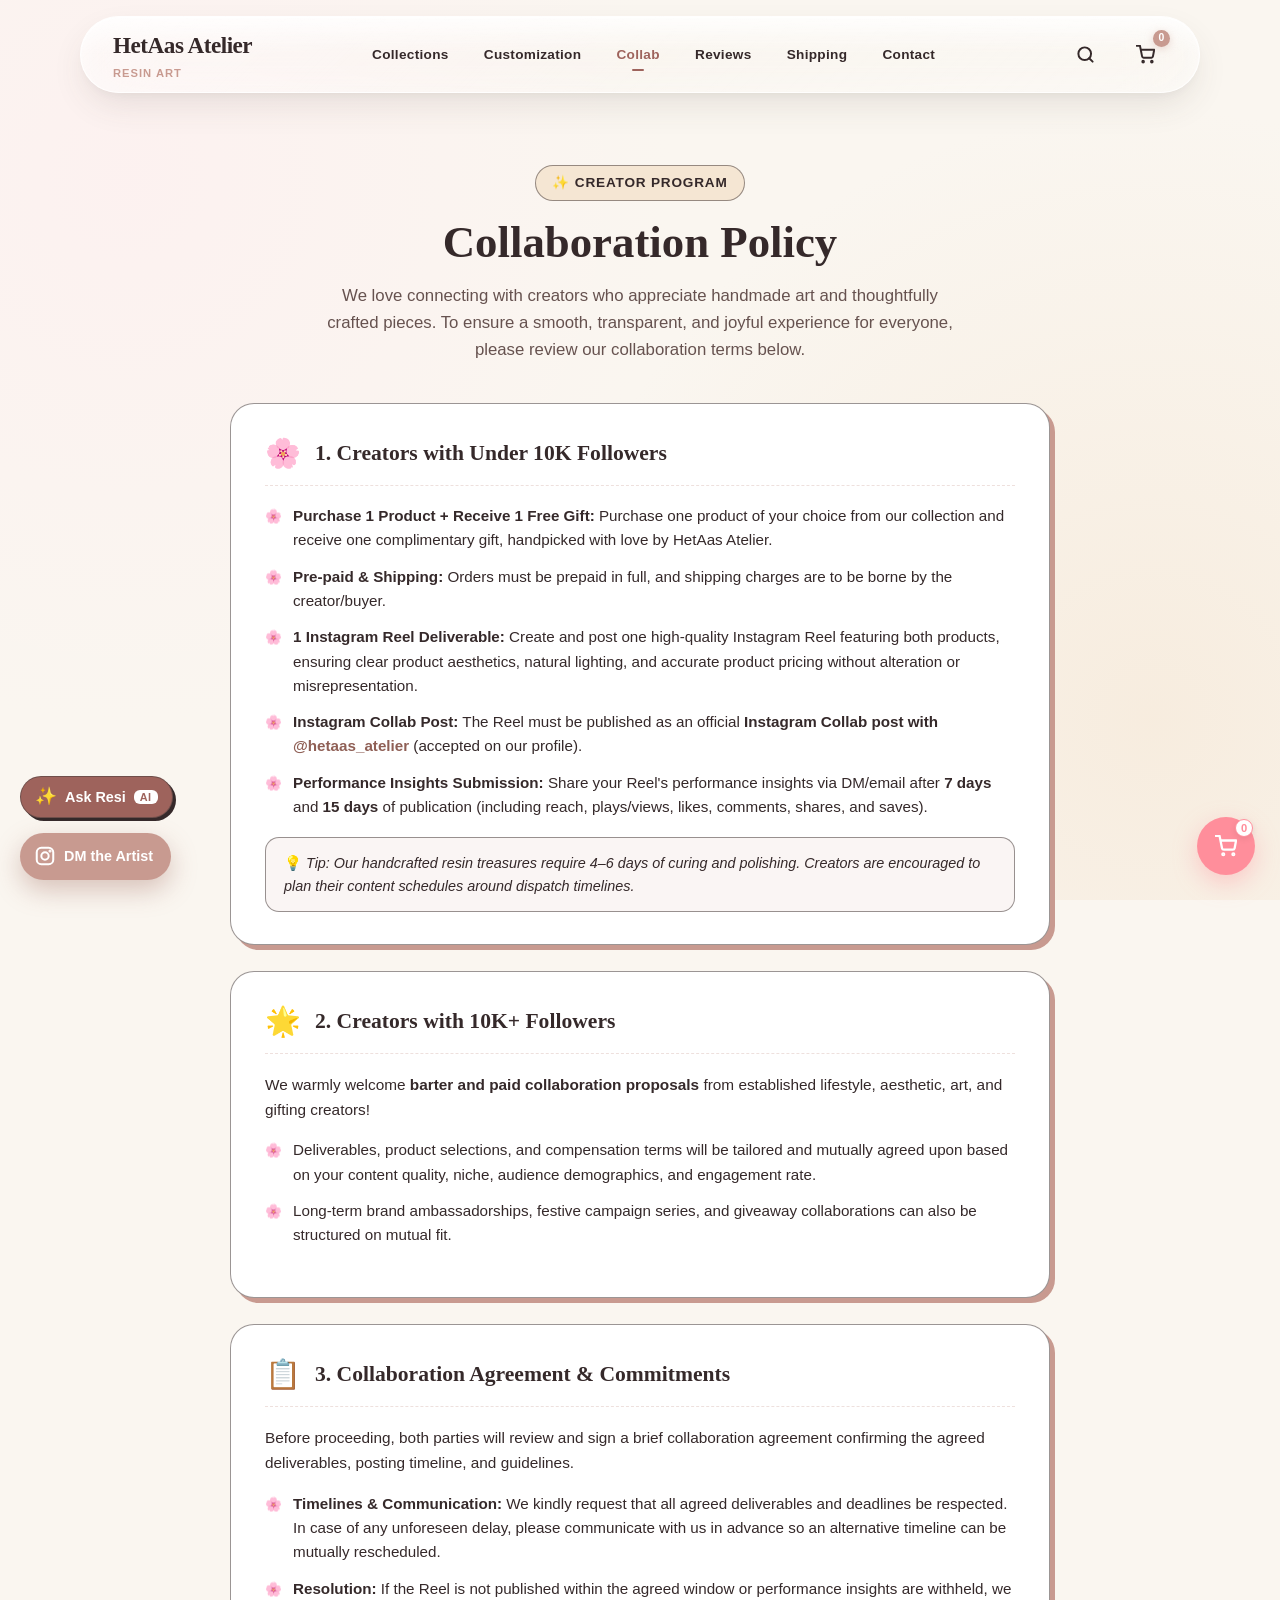
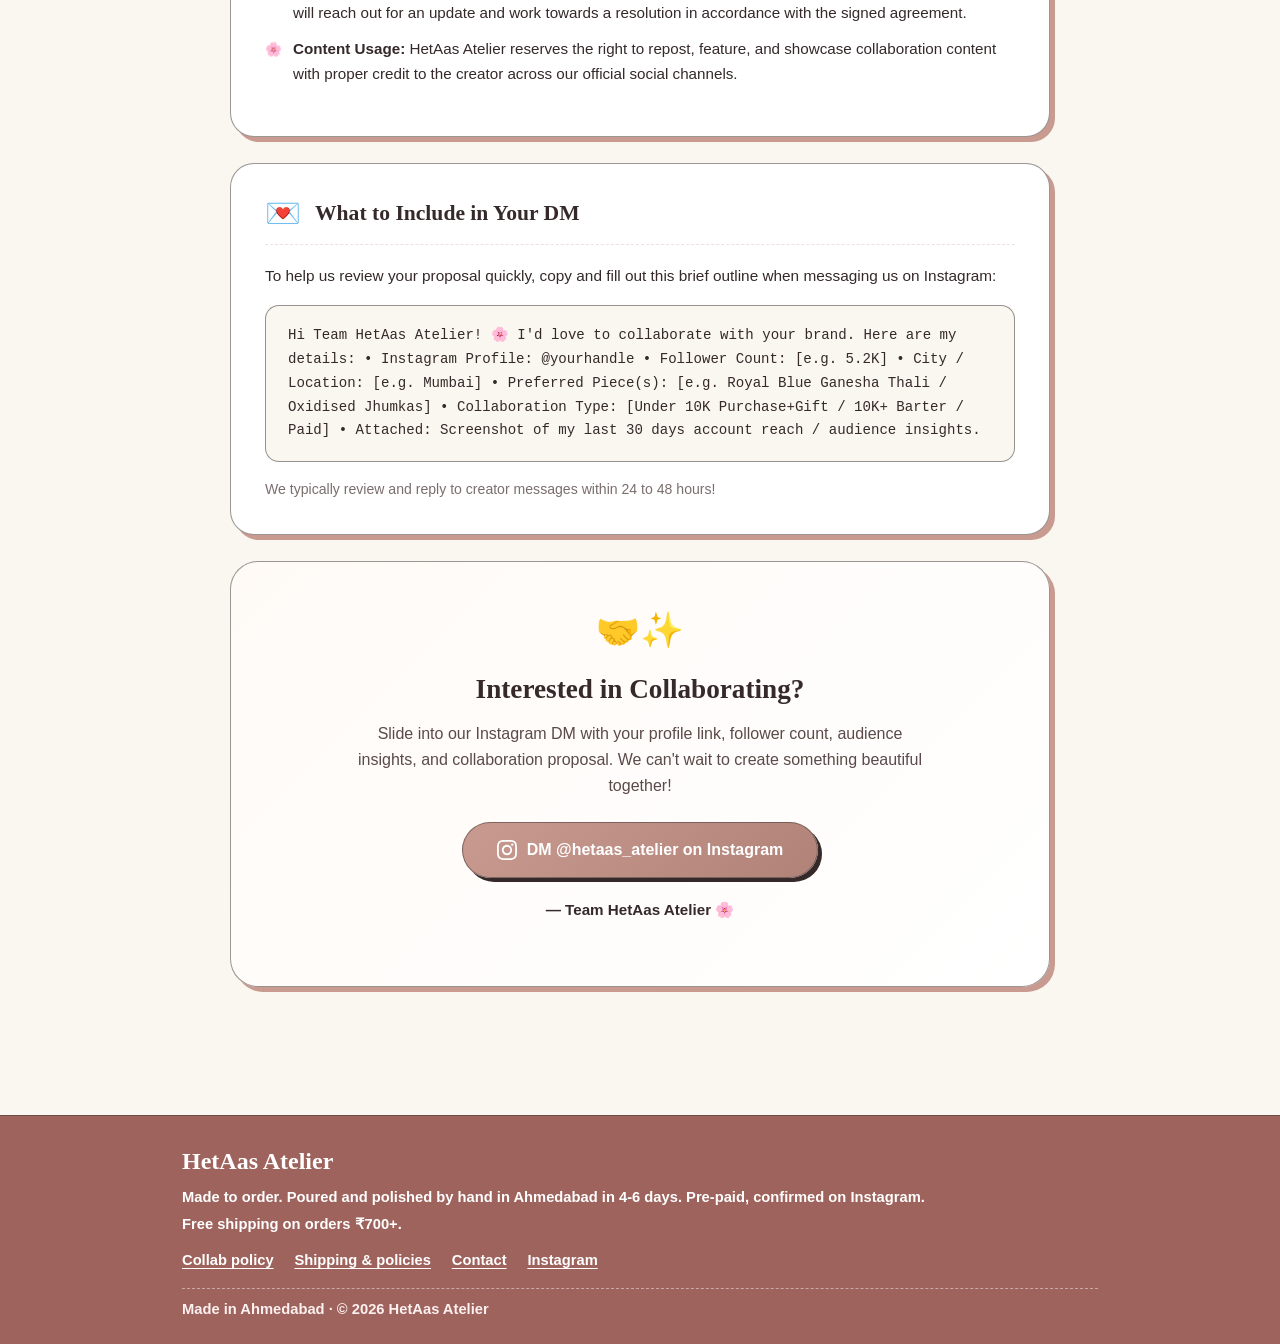
==== commit 77efb7f8: "Demo: same simple, on-theme footer as the shop Compact dark rose footer with the brand, a made-to-or" ====
--- a/collab.html
+++ b/collab.html
@@ -305,23 +305,17 @@
 
     <!-- Footer -->
     <footer class="footer">
-        <div class="container">
-            <div class="footer-grid">
-                <div class="footer-brand">
-                    <h3 id="footerBrand">HetAas Atelier</h3>
-                    <p id="footerTagline">Handcrafted Resin Art</p>
-                    <p class="footer-est" id="footerLocation">• Ahmedabad, Gujarat, India 🎨✨</p>
-                </div>
-                <div class="footer-info">
-                    <h4 id="footerContactHeading">Direct Orders & Inquiries</h4>
-                    <p>Instagram: <a href="https://www.instagram.com/hetaas_atelier" id="footerInstagram" target="_blank" rel="noopener noreferrer">@hetaas_atelier</a></p>
-                    <p><a href="collab.html" style="color: var(--color-primary); font-weight: 600; text-decoration: underline;">Creator Collaboration Policy 🤝</a></p>
-                    <p class="footer-policy-note" id="footerPolicyNote">🔒 100% Pre-paid Orders • Pan-India Courier Shipping • Crafting Time: 4-8 Days</p>
-                </div>
-            </div>
-            <div class="footer-bottom">
-                <p id="footerCopyright">&copy; 2026 HetAas Atelier. All rights reserved.</p>
-            </div>
+        <div class="container footer-simple">
+            <h3 class="footer-brand-name" id="footerBrand">HetAas Atelier</h3>
+            <p class="footer-line" id="footerTagline">Made to order. Poured and polished by hand in Ahmedabad in 4-6 days. Pre-paid, confirmed on Instagram.</p>
+            <p class="footer-line" id="footerPolicyNote">Free shipping on orders &#8377;700+.</p>
+            <nav class="footer-links" aria-label="Footer">
+                <a href="collab.html">Collab policy</a>
+                <a href="shipping.html">Shipping &amp; policies</a>
+                <a href="contact.html">Contact</a>
+                <a href="https://www.instagram.com/hetaas_atelier" id="footerInstagram" target="_blank" rel="noopener noreferrer">Instagram</a>
+            </nav>
+            <p class="footer-line footer-copy" id="footerCopyright">Made in Ahmedabad &middot; &copy; 2026 HetAas Atelier</p>
         </div>
     </footer>
 
--- a/styles.css
+++ b/styles.css
@@ -4377,3 +4377,76 @@
     padding: 1px 8px;
 }
 @media (prefers-reduced-motion: reduce) { .suggest-card { transition: none; } }
+
+
+/* ==========================================
+   SIMPLE FOOTER: dark rose band like the trust line, compact
+   ========================================== */
+.footer {
+    background-color: var(--color-cta);
+    color: var(--color-white);
+    border: 0;
+    border-top: var(--edge);
+    border-radius: 0;
+    margin-top: 3rem;
+    padding: 1.6rem 2rem 1.5rem;
+}
+.footer .footer-simple {
+    max-width: 980px;
+    display: flex;
+    flex-direction: column;
+    align-items: flex-start;
+    gap: 0.35rem;
+    text-align: left;
+}
+.footer .footer-brand-name {
+    font-family: var(--font-primary);
+    font-size: 1.5rem;
+    font-weight: 700;
+    color: var(--color-white);
+    margin: 0;
+}
+.footer .footer-line {
+    color: var(--color-white);
+    font-size: 0.92rem;
+    font-weight: 600;
+    line-height: 1.5;
+    margin: 0;
+}
+.footer .footer-links {
+    display: flex;
+    flex-wrap: wrap;
+    gap: 0.3rem 1.3rem;
+    margin: 0.5rem 0 0.2rem;
+}
+.footer .footer-links a {
+    color: var(--color-white);
+    font-weight: 700;
+    font-size: 0.92rem;
+    text-decoration: underline;
+    text-underline-offset: 3px;
+}
+.footer .footer-links a:hover { color: var(--color-accent); }
+.footer .footer-copy {
+    margin-top: 0.4rem;
+    padding-top: 0.6rem;
+    border-top: 1px dashed rgba(255, 255, 255, 0.45);
+    width: 100%;
+    color: var(--color-primary-light);
+    font-weight: 700;
+}
+@media (max-width: 600px) {
+    .footer { padding: 1.4rem 1.2rem 1.3rem; }
+}
+
+/* Floating buttons step aside while the footer is on screen, so no extra footer padding is needed */
+.floating-contact-fab,
+.chat-launcher {
+    transition: opacity 0.2s ease, transform 0.2s ease, background-color 0.2s ease;
+}
+body.footer-in-view .floating-contact-fab,
+body.footer-in-view .chat-launcher {
+    opacity: 0;
+    pointer-events: none;
+    transform: translateY(12px);
+}
